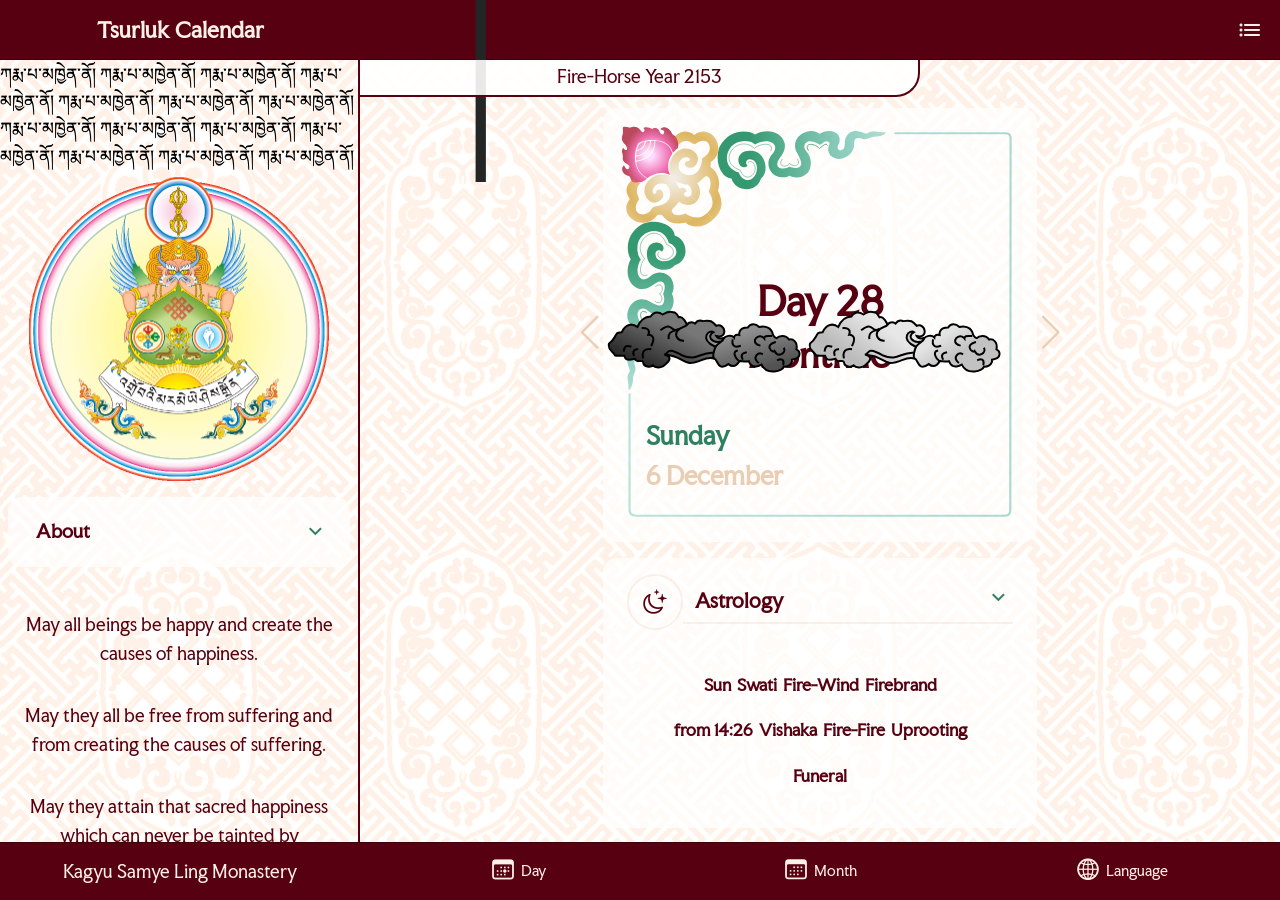
==== index.html @ dc709e72 "Added new files" ====
<!DOCTYPE html>
<html>
<head>
  <meta charset="utf-8">
  <!--
  Customize this policy to fit your own app's needs. For more guidance, please refer to the docs:
      https://cordova.apache.org/docs/en/latest/
  Some notes:
    * https://ssl.gstatic.com is required only on Android and is needed for TalkBack to function properly
    * Disables use of inline scripts in order to mitigate risk of XSS vulnerabilities. To change this:
      * Enable inline JS: add 'unsafe-inline' to default-src
  -->
  <meta http-equiv="Content-Security-Policy" content="default-src * 'self' 'unsafe-inline' 'unsafe-eval' data: content:">
  <meta name="viewport" content="width=device-width, initial-scale=1, maximum-scale=1, minimum-scale=1, user-scalable=no, viewport-fit=cover">

  <meta name="theme-color" content="#fff">
  <meta name="format-detection" content="telephone=no">
  <meta name="msapplication-tap-highlight" content="no">
  <title>Calendar</title>
  
  
  <link rel="stylesheet" href="css/framework7-icons.css">
  <link rel="stylesheet" href="framework7/framework7-bundle.min.css">
  <link rel="stylesheet" href="css/icons.css">
  <link rel="stylesheet" href="css/app.css">
</head>
<body>
  <div id="app">
    <!-- left panel with reveal effect-->
    <div class="panel panel-left panel-reveal panel-init" data-swipe="true" data-visible-breakpoint="760" data-swipe-only-close="true" data-swipe-no-follow="true">
      <div class="view">
        <div class="page">
          <div class="navbar">
            <div class="navbar-bg bg-color-red"></div>
            <div class="navbar-inner">
              <div class="left">
                <div class="arrow-wrapper">
                  <a class="link back arrow-back-panel" style="display:none">
                    <i class="icon icon-prev"></i>
                  </a>
                </div>
              </div>
              <div class="title text-color-primary panel-title">Tsurlug Calendar</div>
              <div class="right">
              <a href="#" class="panel-close close-button display-none">
                <i class="f7-icons">xmark</i>
              </a>
              </div> 
            </div>
          </div>
          <div class="toolbar toolbar-bottom bg-color-red display-flex justify-content-center align-items-center">
            <div class="title text-color-primary panel-toolbar"></div>
          </div>
          <div class="page-content left-panel-page">
            <div id="marquee">
              <div class="wrapper paused">
                <span class="khyenno">ཀརྨ་པ་མཁྱེན་ནོ།</span>
                <span class="khyenno">ཀརྨ་པ་མཁྱེན་ནོ།</span>
                <span class="khyenno">ཀརྨ་པ་མཁྱེན་ནོ།</span>
                <span class="khyenno">ཀརྨ་པ་མཁྱེན་ནོ།</span>
                <span class="khyenno">ཀརྨ་པ་མཁྱེན་ནོ།</span>
                <span class="khyenno">ཀརྨ་པ་མཁྱེན་ནོ།</span>
                <span class="khyenno">ཀརྨ་པ་མཁྱེན་ནོ།</span>
              </div>
              <div class="wrapper paused">
                <span class="khyenno">ཀརྨ་པ་མཁྱེན་ནོ།</span>
                <span class="khyenno">ཀརྨ་པ་མཁྱེན་ནོ།</span>
                <span class="khyenno">ཀརྨ་པ་མཁྱེན་ནོ།</span>
                <span class="khyenno">ཀརྨ་པ་མཁྱེན་ནོ།</span>
                <span class="khyenno">ཀརྨ་པ་མཁྱེན་ནོ།</span>
                <span class="khyenno">ཀརྨ་པ་མཁྱེན་ནོ།</span>
                <span class="khyenno">ཀརྨ་པ་མཁྱེན་ནོ།</span>
              </div>
            </div>
            <img class="logo" loading="lazy" src="./assets/logo.png" alt="SL logo" width="300">
            <div class="panel-content content-card">
              <div class="list accordion-list list-dividers margin-half inset">
                <ul>
                    <li class="accordion-item">
                        <a href="" class="item-link item-content">
                          <div class="item-inner padding-left-half padding-right-half margin-right-half">
                              <div class="item-title text-color-red about-title">About</div>
                          </div>
                        </a>
                        <div class="accordion-item-content">
                          <div class="about-text block text-align-center"></div>
                          
                        </div>
                        
                    </li>
                    <!-- <li class="accordion-item">
                        <a href="" class="item-link item-content">
                            <div class="item-inner padding-left-half padding-right-half margin-right-half">
                                <div class="item-title text-color-red contact-title">Contact us</div>
                            </div>
                        </a>
                        <div class="accordion-item-content text-align-center contact-text block">If you have suggstions Lorem ipsum dolor sit amet consectetur, adipisicing elit. Hic optio, repellat error excepturi nihil perferendis dignissimos natus facilis! In mollitia voluptas porro sapiente praesentium numquam nobis optio non nemo culpa.</div>
                    </li> -->
                </ul>
              </div>
            </div>
            <div class="block text-color-red text-align-center semchen"></div>
            <!-- <img class="astro-logo" src="./assets/astro-bg.png"> -->
          </div>
        </div>
      </div>
    </div>

    
    <!-- Main view -->
    <div class="view view-main safe-areas" name="main-view">
      <!-- Top Navbar -->
      <div class="navbar bg-color-red text-color-primary">
        <div class="navbar-bg bg-color-red"></div>
        <div class="navbar-inner">
          <div class="left navbar-title">
            <div class="arrow-wrapper">
              <a class="link back arrow-back">
                <i class="icon icon-prev"></i>
              </a>
            </div>
            <div class="title main-title"></div>
          </div>
          <div class="moon-phase">
            <img class="karmapa-moon" loading="lazy"  src="./assets/karmapamoon.png">
            <div class="moon-bg"></div>
            <div class="moon-bg2"></div>
              <div class="flag-bg"></div>
              <img class="flag" loading="lazy"  src="./assets/dreamflag.svg">
              <div class="moon">
                <div class="sphere">
                  <div class="light hemisphere"></div>
                  <div class="dark hemisphere"></div>
                  <div class="divider"></div>
                </div>
              </div>
              <img class="clouds-nm"loading="lazy"  src="./assets/nmCloud.svg">
              <img class="clouds-m"loading="lazy"  src="./assets/middleCloud.svg">
              <img class="clouds-fm2" loading="lazy" src="./assets/fmCloud.svg">
              <img class="clouds-fm" loading="lazy" src="./assets/fmCloud.svg">
            </div>
          <div class="right">
            <a href="#" class="link icon-only panel-open panel-icon" data-panel="left">
              <i class="icon f7-icons">menu</i> 
            </a>
          </div>
        </div>
        
      </div>
      <div class="navbar-hanger">
      <div class="tibetan-year text-color-red"></div>
    </div>
      <!-- Bottom toolbar-->
      <div class="toolbar tabbar tabbar-icons toolbar-bottom bg-color-red">
        <div class="toolbar-inner">
          <a class="day-link link back">
            <i class="f7-icons size-26">calendar_today</i>
            <span class="tabbar-label" id="day-toolbar"></span>
          </a>
          <a href="#" class="link navigate-month" >
            <i class="f7-icons size-26">calendar</i>
            <span class="tabbar-label" id="month-toolbar"></span>
          </a>
          <a href="#" class="link popover-open language-icon" data-popover=".select-language">
            <i class="f7-icons size-26">globe</i>
            <span class="tabbar-label" id="language-toolbar"></span>
          </a>
        </div>
      </div>

      <div class="page" id="day-page" data-name="day">
        <div class="fab fab-today color-red fab-right-bottom">
          <a href="#" onclick=goBackToday()>
            <i class="f7-icons">arrow_uturn_left</i>
          </a>
        </div>
        <!-- Scrollable 
         page content-->
        <div class="page-content main-page smooth-scrolling">
          <div class="swiper day-swiper">
            <!-- Slides wrapper -->
            <div class="swiper-wrapper" id="day-wrapper">
                <div class="swiper-slide new-slide"></div>
                <div class="swiper-slide new-slide"></div>
                <div class="swiper-slide new-slide"></div>
                <div class="swiper-slide initial-slide new-slide"></div>
                <div class="swiper-slide new-slide"></div>
                <div class="swiper-slide new-slide"></div>
                <div class="swiper-slide new-slide"></div>
            </div>
            <a class="swiper-button-prev"></a>
            <a class="swiper-button-next"></a>
        </div>
      </div>
    </div>
    
    <!-- Popover -->
    <div class="popover select-language" data-close-by-outside-click="true">
      <!-- Popover's arrow -->
      <div class="popover-arrow"></div>
      <!-- Popover content -->
      <div class="popover-inner padding">
        <div class="select-language-header text-color-red text-align-center margin-half"></div>
        <div class="list list-strong list-dividers-ios">
          <ul>
            <li><a class="list-button color-red select-language-btn to-tibetan tibetan" id="bo_Cn">བོད་ཡིག</a></li>
            <li><a class="list-button color-red select-language-btn" id="en_GB">English</a></li>
          </ul>
        </div>
      </div>
    </div>
  </div>

  <!-- CORDOVA_PLACEHOLDER_DONT_REMOVE -->
  <!-- Framework7 library -->
  <script src="framework7/framework7-bundle.min.js"></script>
  <!-- Cordova APIs -->
  <script src="js/cordova-app.js"></script>

  <!-- App routes -->
  <script src="js/routes.js"></script>
  <!-- App store -->
  <script src="js/store.js"></script>
  <!-- Calendar database -->
   <script src="js/database.js"></script>
   <!-- specials database -->
    <script src="js/specials.js"></script>
    <!-- astro influence database -->
    <script src="js/astro.js"></script>
    <!-- astro daily detail database -->
    <script src="js/astroData.js"></script>
   <!-- localization script -->
   <script src="js/locales.js"></script>
   <!-- templates -->
    <script src="js/templates.js"></script>
  <!-- App scripts -->
  <script src="js/app.js"></script>
</body>
</html>
---- css/framework7-icons.css ----
@font-face {
  font-family: 'Framework7 Icons';
  font-style: normal;
  font-weight: 400;
  src: url('../fonts/Framework7Icons-Regular.woff2') format('woff2'),
    url('../fonts/Framework7Icons-Regular.woff') format('woff'),
    url('../fonts/Framework7Icons-Regular.ttf') format('truetype');
}

.f7-icons,
.framework7-icons {
  font-family: 'Framework7 Icons';
  font-weight: normal;
  font-style: normal;
  font-size: 28px;
  line-height: 1;
  letter-spacing: normal;
  text-transform: none;
  display: inline-block;
  white-space: nowrap;
  word-wrap: normal;
  direction: ltr;
  -webkit-font-smoothing: antialiased;
  text-rendering: optimizeLegibility;
  -moz-osx-font-smoothing: grayscale;
  -webkit-font-feature-settings: 'liga';
  -moz-font-feature-settings: 'liga=1';
  -moz-font-feature-settings: 'liga';
  font-feature-settings: 'liga';
  text-align: center;
}
---- framework7/framework7-bundle.min.css ----
/**
 * Framework7 8.3.4
 * Full featured mobile HTML framework for building iOS & Android apps
 * https://framework7.io/
 *
 * Copyright 2014-2025 Vladimir Kharlampidi
 *
 * Released under the MIT License
 *
 * Released on: January 17, 2025
 */

:root{--f7-safe-area-left:0px;--f7-safe-area-right:0px;--f7-safe-area-top:0px;--f7-safe-area-bottom:0px;--f7-safe-area-outer-left:0px;--f7-safe-area-outer-right:0px;--f7-device-pixel-ratio:1}@supports (left:env(safe-area-inset-left)){:root{--f7-safe-area-top:env(safe-area-inset-top);--f7-safe-area-bottom:env(safe-area-inset-bottom)}:root .ios-edges,:root .ios-left-edge,:root .panel-left,:root .popup,:root .safe-area-left,:root .safe-areas,:root .sheet-modal{--f7-safe-area-left:env(safe-area-inset-left);--f7-safe-area-outer-left:env(safe-area-inset-left)}:root .ios-edges,:root .ios-right-edge,:root .panel-right,:root .popup,:root .safe-area-right,:root .safe-areas,:root .sheet-modal{--f7-safe-area-right:env(safe-area-inset-right);--f7-safe-area-outer-right:env(safe-area-inset-right)}:root .no-ios-edges,:root .no-ios-left-edge,:root .no-safe-area-left,:root .no-safe-areas{--f7-safe-area-left:0px;--f7-safe-area-outer-left:0px}:root .no-ios-edges,:root .no-ios-right-edge,:root .no-safe-area-right,:root .no-safe-areas{--f7-safe-area-right:0px;--f7-safe-area-outer-right:0px}}@media (-webkit-min-device-pixel-ratio:2),(min-resolution:2dppx){:root{--f7-device-pixel-ratio:2}}@media (-webkit-min-device-pixel-ratio:3),(min-resolution:3dppx){:root{--f7-device-pixel-ratio:3}}:root{--f7-font-size:14px;--f7-bars-translucent-opacity:0.8;--f7-bars-translucent-blur:20px}.ios{--f7-font-family:-apple-system,SF Pro Text,SF UI Text,system-ui,Helvetica Neue,Helvetica,Arial,sans-serif;--f7-line-height:1.4;--f7-bars-text-color:#000;--f7-text-color:#000;--f7-bars-bg-color:#f7f7f8;--f7-bars-bg-color-rgb:247,247,248;--f7-bars-border-color:rgba(0, 0, 0, 0.25)}.ios .dark,.ios.dark{--f7-bars-text-color:#fff;--f7-text-color:#fff;--f7-bars-bg-color:#121212;--f7-bars-bg-color-rgb:22,22,22;--f7-bars-border-color:rgba(255, 255, 255, 0.16)}.md{--f7-font-family:Roboto,system-ui,Noto,Helvetica,Arial,sans-serif;--f7-line-height:1.5;--f7-bars-border-color:transparent;--f7-text-color:#212121}.md .dark,.md.dark{--f7-text-color:rgba(255, 255, 255, 0.87)}.md,.md .dark,.md [class*=color-]{--f7-bars-link-color:var(--f7-md-on-surface);--f7-bars-bg-color:var(--f7-md-surface-2);--f7-bars-bg-color-rgb:var(--f7-md-surface-2-rgb)}.text-color-primary{--f7-theme-color-text-color:var(--f7-theme-color)}.bg-color-primary{--f7-theme-color-bg-color:var(--f7-theme-color)}.border-color-primary{--f7-theme-color-border-color:var(--f7-theme-color)}.ripple-color-primary{--f7-theme-color-ripple-color:rgba(var(--f7-theme-color-rgb), 0.3)}@font-face{font-family:framework7-core-icons;src:url('data:application/font-woff;charset=utf-8;base64, [base64]//wADZ2x5ZgAABGAAAATOAAAKDJkUuoRoZWFkAAAJMAAAADAAAAA2IlX292hoZWEAAAlgAAAAIAAAACQHgQM7aG10eAAACYAAAABgAAABHCxp//[base64]/P/[base64]/4wq8wRUU0xb14Fe/iU3yLP9a2qGRhUeUXIuoZuCrucHdGtTDTrxTk7Wq8nHJWiPCOeM4wz8V8hLOscYLubMZKWCcvzpfHuNAY0Q6ucI3TkPh+D89iVt3OUsTnBm8grsI5xrRcz9dmD9GrNjSk38M1jGpq0uEBZ1LvppyvGu//kh4tpV7mm1Ycl6zcwMsxd3EMqX+C4RAuY3K6t3hKOa02fdt0lVF7z0GWfKltDarIjFP2qkx92UF/an18h5UyVJeRfnyI/ajSwy3ucMh8S+VmeeLwPdTYhSDmZdeVdz8qvV+zMzLHn5I9/p39iHe6JHOy3BXYSQelf3GmQG8AAHicY2Bh/MI4gYGVgYHRhzGNgYHBHUp/ZZBkaGFgYGJgZWaAAUYGJBCQ5prC0MCgwFDFeOD/AQY9ps+MxTA1jAfAShQYxABDtQxkAAB4nGNgYGBmgGAZBkYGEIgB8hjBfBYGByDNw8DBwARkKzDoMlgyxDNU/f8PFAXxDIC8xP///z/+f/3/1f8b/q+HmgAHjGwMcCFGJiDBxICmAGI1HLAwMLCysXNwcnHz8PIxEAP4GQQEhYRFRMXEJSSlpGVk5eQVFJWUVVTV1DU0iTKA1gAAxH4T6AAAAAARAUQAAAAB//8AAnic7VXPTxtHFJ63xh6DY++uf+yq0FJs1l6ktk7x2l4aDEaFEMkCUlXQUi5A6nAprYoqu1IVbG6gKNRVBUJBuUVqpeYSfGirHID2QhrVrWQ1UlXlRA+VWnri0EYK677ZtRMg/0EVaWZn3puZN2++9723hCMiIeQ6TBAboSS6BeRsqkybyN+xLYf9Qaps43BKtmxMbWfqMnXAo1QZmF4TNVHVxE5x5eO5OZgwbomgoTXAtmt2nIndbP5M90z3v9dxx3Q21L7GmWrShL0Z3oApzDCe+EiAEG/I4ZdiyXgkJvkdoUgcdJXK6lfjqdR46sZ8JjOfgUTbQltxAQZS4319429lmNJ4+PyHbe8uEOv+2neg4QVeQsIhnmNW0qBG4snYiyCBCgC/uzok186OSwq69vkyx+27pA7X9g7T7vOWv7U/[base64]/[base64]/UkxD10hUrYPZIzl3NCxMMEpvPQXI6aeJApqOB59k8hfRAM2BPBAFQMDSqHmnZd0zBm/5J3yC/wCvEQghGTJR48gLfoSTkz0yIILe/bfY5zbg9/5trnfIuL/9IJdIA/4/ZY/k3DMNpnHEP2UPWmGRCImAOxuE0kGMKYuVm+YdCOMdtR5/XBpG9SeVUfG/[base64]/[base64]/M6nleQAAeJxjYGRgYADis2XfmeP5bb4ycDMxgMD9nGhbGP3/x79eljSmz0AuBwNYGgBQ5wydeJxjYGRgYPr8r5dBjyXt/w8GBpY0BqAICnAHAJFTBcN4nGPYzSDIAAKrGAY1YAwAYh0gPgDk7APSs4D4EEjs/0+G40AxIGZJg4pbALETEJ8Fip/9/4PRDch2gYqB2KuBGKiW6c3//wy7gWyG/z9AZjKdhehnMgbqA4oDAJFZGHgAAAAqACoAKgA0AD4ASABSAFwAZgBwAHoAhACOAJgAogCsALYAwADKANQA3gDoAPIA/AEGARABGgEkAS4BOAFCAUwBVgFgAWoBdAF+AYgBkgGcAaYBsgHcAf4CKAI6AlACYgKCApICogLUAuoDCgMqAzwDWgNsA5ADrgO+A/IEDAQ8BFwEfASOBLYEzATmBQZ4nGNgZGBgcGeQY2BhAAEmIGZkAIk5MOiBBAAN5gDdAHicrZC9asMwFIWP8gftUDo00FFjEmIjawlkTcmSpXTwbhw3EYmtoARC6ON06Na9Q5+iY6FP0IfosaJChwwdYri6n6/Olc4VgCu8QuD49fAQWKCLl8ANXOIjcBNa3AVuoSueA7dxLT4Dd9Bt3FIpWhf8u/ddNQsM8BS4gRu8B25ijq/[base64]/aUOsd943WSZhSNxT7X4yEt3NbYSiqVxEopeYZLfwCb64ZqAAAAeJxtUIlOwkAUnAGVW4rch36M8b7v2zSlLdIIXbJdxL/HhbaBJm6yyb6ZebPzHlJYnvkcxH/nWF8ihTQMVFFDHQ000UIbHXTRwz4OcIgjrTvBKc5wjgtc4grXuMEt7nCPBzziCc94wSve8I4PfDLFNDe4yS1mmGWOeRZYZInbLNNghTusssY6G2yyxTY77LLHXe7lA9eS9tD0RFCxh+6PFL4pva+hWiC5iBw75ZgbuQOl65IlpZjFVUGz9ndf/Oq3kVBqk1LCtrhON3yhvIFnW8rTiD0SgbvoKIfmfaGUGGvLnLQcTyyYatztiJlvWlMppJUJhFRRxDBEiOdj7XRSiuYIicqKiJDium3ZcUeuck0ppr6z+D2q9dATJc0w23qW5aArozCDFhjJferVJJy1Yjs0i/nschKN15Kdofcf+xC0ZgAA') format('woff');font-weight:400;font-style:normal}html{overscroll-behavior:none}.framework7-root,body,html{position:relative;height:100%;width:100%;overflow-x:hidden}body{margin:0;padding:0;width:100%;background:#fff;overflow:hidden;overflow-y:scroll;-webkit-text-size-adjust:100%;-webkit-font-smoothing:antialiased;font-family:var(--f7-font-family);font-size:var(--f7-font-size);line-height:var(--f7-line-height);color:var(--f7-text-color);scrollbar-width:none;scrollbar-color:transparent}body::-webkit-scrollbar{-webkit-appearance:none;appearance:none;width:0px;display:none;opacity:0;background:0 0}body::-webkit-scrollbar-track{box-shadow:none;background:0 0}body::-webkit-scrollbar-thumb{background-color:transparent;outline:0;border-radius:9999px;position:relative}.dark body,body.dark{background:#000}.dark{color:var(--f7-text-color)}.framework7-root{overflow:hidden;box-sizing:border-box}.framework7-initializing *,.framework7-initializing :after,.framework7-initializing :before{transition-duration:0s!important}.device-android,.device-ios{cursor:pointer}.device-ios{touch-action:manipulation}@media (width:1024px) and (height:691px) and (orientation:landscape){.framework7-root,body,html{height:671px}}@media (width:1024px) and (height:692px) and (orientation:landscape){.framework7-root,body,html{height:672px}}*{-webkit-tap-highlight-color:transparent;-webkit-touch-callout:none}a,input,select,textarea{outline:0}a{cursor:pointer;text-decoration:none;color:var(--f7-theme-color)}.item-link,.link{cursor:pointer}p{margin:1em 0}.disabled{opacity:.55!important;pointer-events:none!important}html.device-full-viewport,html.device-full-viewport body{height:100vh}.ios .if-md,.ios .if-not-ios,.ios .md-only,.ios .not-ios{display:none!important}@media (width:1024px) and (height:691px) and (orientation:landscape){.ios,.ios .framework7-root,.ios body{height:671px}}@media (width:1024px) and (height:692px) and (orientation:landscape){.ios,.ios .framework7-root,.ios body{height:672px}}.md .if-ios,.md .if-not-md,.md .ios-only,.md .not-md{display:none!important}.view,.views{position:relative;height:100%;z-index:5000;overflow:hidden;box-sizing:border-box}.framework7-root>.view,.framework7-root>.views{height:100%}.view-resize-handler{width:6px;height:100%;position:absolute;left:var(--f7-page-master-width);margin-left:-3px;top:0;cursor:col-resize;z-index:1000;display:none}.view-master-detail .view-resize-handler{display:block}:root{--f7-page-master-width:320px;--f7-page-master-border-color:rgba(0, 0, 0, 0.1);--f7-page-master-border-width:1px;--f7-page-swipeback-transition-duration:300ms;--f7-page-parallax-transition-duration:500ms;--f7-page-cover-transition-duration:450ms;--f7-page-dive-transition-duration:500ms;--f7-page-fade-transition-duration:500ms;--f7-page-flip-transition-duration:700ms;--f7-page-push-transition-duration:500ms;--f7-page-title-line-height:1.2;--f7-page-title-text-color:inherit;--f7-page-title-padding-left:16px;--f7-page-title-padding-right:16px}.ios{--f7-page-transition-duration:400ms;--f7-page-title-font-size:34px;--f7-page-title-font-weight:700;--f7-page-title-letter-spacing:-0.03em;--f7-page-title-padding-vertical:6px;--f7-page-bg-color:#efeff4}.ios .dark,.ios.dark{--f7-page-bg-color:#000}.md{--f7-page-transition-duration:400ms;--f7-page-title-font-size:34px;--f7-page-title-font-weight:500;--f7-page-title-letter-spacing:0;--f7-page-title-padding-vertical:8px}.md,.md .dark,.md [class*=color-]{--f7-page-bg-color:var(--f7-md-surface)}.dark{--f7-page-master-border-color:rgba(255, 255, 255, 0.2)}.pages{position:relative;width:100%;height:100%;overflow:hidden}.page{box-sizing:border-box;position:absolute;left:0;top:0;width:100%;height:100%;transform:none;background-color:var(--f7-page-bg-color);z-index:1}.page-with-navbar-large-collapsed{--f7-navbar-large-collapse-progress:1}.page-previous{pointer-events:none}.page-content{overflow:auto;-webkit-overflow-scrolling:touch;box-sizing:border-box;height:100%;position:relative;z-index:1;padding-top:calc(var(--f7-page-navbar-offset,0px) + var(--f7-page-toolbar-top-offset,0px) + var(--f7-page-subnavbar-offset,0px) + var(--f7-page-searchbar-offset,0px) + var(--f7-page-content-extra-padding-top,0px));padding-bottom:calc(var(--f7-page-toolbar-bottom-offset,0px) + var(--f7-safe-area-bottom) + var(--f7-page-content-extra-padding-bottom,0px))}.page-transitioning,.page-transitioning .page-opacity-effect,.page-transitioning .page-shadow-effect{transition-duration:var(--f7-page-transition-duration)}.page-transitioning-swipeback,.page-transitioning-swipeback .page-opacity-effect,.page-transitioning-swipeback .page-shadow-effect{transition-duration:var(--f7-page-swipeback-transition-duration)}.router-transition-backward .page-current,.router-transition-backward .page-next,.router-transition-forward .page-current,.router-transition-forward .page-next{pointer-events:none}.page-shadow-effect{position:absolute;top:0;width:16px;bottom:0;z-index:-1;content:'';opacity:0;right:100%;background:linear-gradient(to right,rgba(0,0,0,0) 0%,rgba(0,0,0,0) 10%,rgba(0,0,0,.01) 50%,rgba(0,0,0,.2) 100%)}.page-opacity-effect{position:absolute;left:0;top:0;background:rgba(0,0,0,.1);width:100%;bottom:0;content:'';opacity:0;z-index:10000}.ios .page-previous{transform:translate3d(-20%,0,0)}.ios .page-next{transform:translate3d(100%,0,0)}.ios .page-previous .page-opacity-effect{opacity:1}.ios .page-previous:after{opacity:1}.ios .page-current .page-shadow-effect{opacity:1}.ios .router-transition-forward .page-next{animation:ios-page-next-to-current var(--f7-page-transition-duration) forwards}.ios .router-transition-forward .page-next:before{position:absolute;top:0;width:16px;bottom:0;z-index:-1;content:'';opacity:0;right:100%;background:linear-gradient(to right,rgba(0,0,0,0) 0%,rgba(0,0,0,0) 10%,rgba(0,0,0,.01) 50%,rgba(0,0,0,.2) 100%);animation:ios-page-element-fade-in var(--f7-page-transition-duration) forwards}.ios .router-transition-forward .page-current{animation:ios-page-current-to-previous var(--f7-page-transition-duration) forwards}.ios .router-transition-forward .page-current:after{position:absolute;left:0;top:0;background:rgba(0,0,0,.1);width:100%;bottom:0;content:'';opacity:0;z-index:10000;animation:ios-page-element-fade-in var(--f7-page-transition-duration) forwards}.ios .router-transition-backward .page-previous{animation:ios-page-previous-to-current var(--f7-page-transition-duration) forwards}.ios .router-transition-backward .page-previous:after{position:absolute;left:0;top:0;background:rgba(0,0,0,.1);width:100%;bottom:0;content:'';opacity:0;z-index:10000;animation:ios-page-element-fade-out var(--f7-page-transition-duration) forwards}.ios .router-transition-backward .page-current{animation:ios-page-current-to-next var(--f7-page-transition-duration) forwards}.ios .router-transition-backward .page-current:before{position:absolute;top:0;width:16px;bottom:0;z-index:-1;content:'';opacity:0;right:100%;background:linear-gradient(to right,rgba(0,0,0,0) 0%,rgba(0,0,0,0) 10%,rgba(0,0,0,.01) 50%,rgba(0,0,0,.2) 100%);animation:ios-page-element-fade-out var(--f7-page-transition-duration) forwards}@keyframes ios-page-next-to-current{from{transform:translate3d(100%,0,0)}to{transform:translate3d(0%,0,0)}}@keyframes ios-page-previous-to-current{from{transform:translate3d(-20%,0,0)}to{transform:translate3d(0%,0,0)}}@keyframes ios-page-current-to-previous{from{transform:translate3d(0,0,0)}to{transform:translate3d(-20%,0,0)}}@keyframes ios-page-current-to-next{from{transform:translate3d(0,0,0)}to{transform:translate3d(100%,0,0)}}@keyframes ios-page-element-fade-in{from{opacity:0}to{opacity:1}}@keyframes ios-page-element-fade-out{from{opacity:1}to{opacity:0}}.md .page-previous{transform:translate3d(0,-20px,0)}.md .page-next{pointer-events:none;transform:translate3d(0,128px,0);opacity:0}.md .page-next.page-next-on-right{transform:translate3d(100%,0,0);opacity:1}.md .router-transition-forward .page-next{opacity:1;animation:md-page-next-to-current var(--f7-page-transition-duration) forwards cubic-bezier(0,.8,.3,1)}.md .router-transition-forward .page-current{animation:md-page-current-to-previous var(--f7-page-transition-duration) forwards cubic-bezier(0,.8,.3,1)}.md .router-transition-backward .page-current{animation:md-page-current-to-next calc(var(--f7-page-transition-duration)/ 4) forwards cubic-bezier(.8,0,1,.3),md-page-current-to-next-opacity 0s calc(var(--f7-page-transition-duration)/ 4) forwards}.md .router-transition-backward .page-previous{animation:md-page-previous-to-current var(--f7-page-transition-duration) forwards}@keyframes md-page-next-to-current{from{transform:translate3d(0,128px,0)}to{transform:translate3d(0,0px,0)}}@keyframes md-page-current-to-next{from{transform:translate3d(0,0,0)}to{transform:translate3d(0,128px,0)}}@keyframes md-page-current-to-next-opacity{from{opacity:1}to{opacity:0}}@keyframes md-page-current-to-previous{from{transform:translate3d(0,0,0)}to{transform:translate3d(0,-20px,0)}}@keyframes md-page-previous-to-current{from{transform:translate3d(0,-20px,0)}to{transform:translate3d(0,0px,0)}}.view:not(.view-master-detail) .page-master-stacked{display:none}.view:not(.view-master-detail) .navbar-master-stacked{display:none}.view-master-detail .navbar-master,.view-master-detail .page-master{width:var(--f7-page-master-width);--f7-safe-area-right:0px;--f7-safe-area-outer-right:0px;border-right:var(--f7-page-master-border-width) solid var(--f7-page-master-border-color)}.view-master-detail .navbar-master-detail,.view-master-detail .page-master-detail{width:calc(100% - var(--f7-page-master-width));--f7-safe-area-left:0px;--f7-safe-area-outer-left:0px;left:var(--f7-page-master-width)}.view-master-detail .page-master-detail>.navbar-master-detail{left:0;right:0;width:100%}.view-master-detail .page-master{z-index:2;transform:none;pointer-events:auto}.view-master-detail .page-master:after,.view-master-detail .page-master:before{display:none}.view-master-detail.router-transition .page-master{animation:none}.ios .router-transition-custom .page-next,.ios .router-transition-custom .page-previous,.md .router-transition-custom .page-next,.md .router-transition-custom .page-previous{opacity:1;transform:none}.ios .router-transition-custom.view-master-detail .page-master,.md .router-transition-custom.view-master-detail .page-master{animation:none}.page-title{position:relative;z-index:10;text-overflow:ellipsis;white-space:nowrap;color:var(--f7-page-title-text-color);letter-spacing:var(--f7-page-title-letter-spacing);font-size:var(--f7-page-title-font-size);font-weight:var(--f7-page-title-font-weight);line-height:var(--f7-page-title-line-height);padding-left:calc(var(--f7-page-title-padding-left) + var(--f7-safe-area-left));padding-right:calc(var(--f7-page-title-padding-right) + var(--f7-safe-area-right));padding-top:var(--f7-page-title-padding-vertical);padding-bottom:var(--f7-page-title-padding-vertical);box-sizing:border-box;overflow:hidden;width:100%}.router-transition-f7-circle-backward:after,.router-transition-f7-circle-forward:after{content:'';position:absolute;left:50%;top:50%;width:100vmax;height:100vmax;margin-left:-50vmax;margin-top:-50vmax;background:var(--f7-page-bg-color);z-index:100}.router-transition-f7-circle-backward .page,.router-transition-f7-circle-forward .page{pointer-events:none}.router-transition-f7-circle-forward:after{transform:scale(0);border-radius:50%;animation:f7-circle-circle-in .4s forwards}.ios .router-transition-f7-circle-forward .page-next,.md .router-transition-f7-circle-forward .page-next{opacity:0;transform:scale(.9);animation:f7-circle-next-to-current .3s forwards;animation-delay:.3s;z-index:150}.router-transition-f7-circle-backward:after{animation:f7-circle-circle-out .3s forwards;animation-delay:350ms}.ios .router-transition-f7-circle-backward .page-current,.md .router-transition-f7-circle-backward .page-current{animation:f7-circle-current-to-next .7s forwards;z-index:150}@keyframes f7-circle-circle-in{from{transform:scale(0);border-radius:50%}50%{border-radius:50%}to{transform:scale(1);border-radius:0%}}@keyframes f7-circle-circle-out{from{transform:scale(1);border-radius:0%}50%{border-radius:50%}to{transform:scale(0);border-radius:50%}}@keyframes f7-circle-next-to-current{from{transform:scale(.9);opacity:0}40%{transform:scale(1.035);opacity:1}to{transform:scale(1);opacity:1}}@keyframes f7-circle-current-to-next{from{transform:scale(1);opacity:1}34%{transform:scale(1.035);opacity:1}57%{transform:scale(.9);opacity:0}to{transform:scale(.9);opacity:0}}.router-transition-f7-cover-v-backward,.router-transition-f7-cover-v-forward{background:#000;perspective:1200px}.router-transition-f7-cover-v-backward .page,.router-transition-f7-cover-v-forward .page{pointer-events:none}.router-transition-f7-cover-v-forward .page-next{animation:f7-cover-v-next-to-current var(--f7-page-cover-transition-duration) forwards}.router-transition-f7-cover-v-forward .page-current{animation:f7-cover-v-current-to-prev var(--f7-page-cover-transition-duration) forwards}.router-transition-f7-cover-v-backward .page-current{animation:f7-cover-v-current-to-next var(--f7-page-cover-transition-duration) forwards}.router-transition-f7-cover-v-backward .page-previous{animation:f7-cover-v-prev-to-current var(--f7-page-cover-transition-duration) forwards}@keyframes f7-cover-v-next-to-current{from{transform:translateY(100%)}to{transform:translateY(0%)}}@keyframes f7-cover-v-current-to-next{from{transform:translateY(0%)}to{transform:translateY(100%)}}@keyframes f7-cover-v-current-to-prev{from{transform:translateZ(0);opacity:1}to{transform:translateZ(-300px);opacity:.5}}@keyframes f7-cover-v-prev-to-current{from{transform:translateZ(-300px);opacity:.5}to{transform:translateZ(0);opacity:1}}.router-transition-f7-cover-backward,.router-transition-f7-cover-forward{background:#000;perspective:1200px}.router-transition-f7-cover-backward .page,.router-transition-f7-cover-forward .page{pointer-events:none}.router-transition-f7-cover-forward .page-next{animation:f7-cover-next-to-current var(--f7-page-cover-transition-duration) forwards}.router-transition-f7-cover-forward .page-current{animation:f7-cover-current-to-prev var(--f7-page-cover-transition-duration) forwards}.router-transition-f7-cover-backward .page-current{animation:f7-cover-current-to-next var(--f7-page-cover-transition-duration) forwards}.router-transition-f7-cover-backward .page-previous{animation:f7-cover-prev-to-current var(--f7-page-cover-transition-duration) forwards}@keyframes f7-cover-next-to-current{from{transform:translateX(100%)}to{transform:translateX(0%)}}@keyframes f7-cover-current-to-next{from{transform:translateX(0%)}to{transform:translateX(100%)}}@keyframes f7-cover-current-to-prev{from{transform:translateZ(0);opacity:1}to{transform:translateZ(-300px);opacity:.5}}@keyframes f7-cover-prev-to-current{from{transform:translateZ(-300px);opacity:.5}to{transform:translateZ(0);opacity:1}}.router-transition-f7-dive-backward,.router-transition-f7-dive-forward{background:var(--f7-page-bg-color);perspective:1200px}.router-transition-f7-dive-backward .page,.router-transition-f7-dive-forward .page{pointer-events:none}.router-transition-f7-dive-forward .page-next{animation:f7-dive-next-to-current var(--f7-page-dive-transition-duration) forwards}.router-transition-f7-dive-forward .page-current{animation:f7-dive-current-to-prev var(--f7-page-dive-transition-duration) forwards}.router-transition-f7-dive-backward .page-current{animation:f7-dive-current-to-next var(--f7-page-dive-transition-duration) forwards}.router-transition-f7-dive-backward .page-previous{animation:f7-dive-prev-to-current var(--f7-page-dive-transition-duration) forwards}@keyframes f7-dive-next-to-current{from{opacity:0;transform:translateZ(-150px)}50%{opacity:0}to{opacity:1;transform:translateZ(0px)}}@keyframes f7-dive-current-to-next{from{opacity:1;transform:translateZ(0px)}50%{opacity:0}to{opacity:0;transform:translateZ(-150px)}}@keyframes f7-dive-current-to-prev{from{transform:translateZ(0px);opacity:1}50%{opacity:0}to{opacity:0;transform:translateZ(150px)}}@keyframes f7-dive-prev-to-current{from{opacity:0;transform:translateZ(150px)}50%{opacity:0}to{opacity:1;transform:translateZ(0px)}}.router-transition-f7-fade-backward,.router-transition-f7-fade-forward{background:var(--f7-page-bg-color)}.router-transition-f7-fade-backward .page,.router-transition-f7-fade-forward .page{pointer-events:none}.ios .router-transition-f7-fade-forward .page-next,.md .router-transition-f7-fade-forward .page-next{opacity:0;animation:f7-fade-in var(--f7-page-fade-transition-duration) forwards}.ios .router-transition-f7-fade-forward .page-current,.md .router-transition-f7-fade-forward .page-current{animation:f7-fade-out var(--f7-page-fade-transition-duration) forwards}.ios .router-transition-f7-fade-backward .page-current,.md .router-transition-f7-fade-backward .page-current{animation:f7-fade-out var(--f7-page-fade-transition-duration) forwards}.ios .router-transition-f7-fade-backward .page-previous,.md .router-transition-f7-fade-backward .page-previous{animation:f7-fade-in var(--f7-page-fade-transition-duration) forwards}@keyframes f7-fade-in{from{opacity:0}50%{opacity:0}to{opacity:1}}@keyframes f7-fade-out{from{opacity:1}50%{opacity:0}to{opacity:0}}.router-transition-f7-flip-backward,.router-transition-f7-flip-forward{background:#000;perspective:1200px}.router-transition-f7-flip-backward .page,.router-transition-f7-flip-forward .page{-webkit-backface-visibility:hidden;backface-visibility:hidden;overflow:hidden;pointer-events:none}.router-transition-f7-flip-forward .page-next{transform-style:preserve-3d;animation:f7-flip-next-to-current var(--f7-page-flip-transition-duration) forwards}.router-transition-f7-flip-forward .page-current{transform-style:preserve-3d;animation:f7-flip-current-to-prev var(--f7-page-flip-transition-duration) forwards}.router-transition-f7-flip-backward .page-current{transform-style:preserve-3d;animation:f7-flip-current-to-next var(--f7-page-flip-transition-duration) forwards}.router-transition-f7-flip-backward .page-previous{transform-style:preserve-3d;animation:f7-flip-prev-to-current var(--f7-page-flip-transition-duration) forwards}@keyframes f7-flip-next-to-current{from{border-radius:32px;transform:translateZ(-100vmax) rotateY(180deg)}to{border-radius:0;transform:translateZ(0px) rotateY(0deg)}}@keyframes f7-flip-current-to-next{from{border-radius:0px;transform:translateZ(0px) rotateY(0deg)}to{border-radius:32px;transform:translateZ(-100vmax) rotateY(180deg)}}@keyframes f7-flip-current-to-prev{from{border-radius:0px;transform:translateZ(0px) rotateY(0deg)}to{border-radius:32px;transform:translateZ(-100vmax) rotateY(-180deg)}}@keyframes f7-flip-prev-to-current{from{border-radius:32px;transform:translateZ(-100vmax) rotateY(-180deg)}to{border-radius:0px;transform:translateZ(0px) rotateY(0deg)}}.router-transition-f7-parallax-forward .page{pointer-events:none}.router-transition-f7-parallax-forward .page-next{animation:f7-parallax-next-to-current var(--f7-page-parallax-transition-duration) forwards}.router-transition-f7-parallax-forward .page-current{animation:f7-parallax-current-to-prev var(--f7-page-parallax-transition-duration) forwards}.router-transition-f7-parallax-backward .page{pointer-events:none}.router-transition-f7-parallax-backward .page-current{animation:f7-parallax-current-to-next var(--f7-page-parallax-transition-duration) forwards}.router-transition-f7-parallax-backward .page-previous{animation:f7-parallax-prev-to-current var(--f7-page-parallax-transition-duration) forwards}@keyframes f7-parallax-next-to-current{from{transform:translateX(100%)}to{transform:translateX(0%)}}@keyframes f7-parallax-current-to-next{from{transform:translateX(0%)}to{transform:translateX(100%)}}@keyframes f7-parallax-current-to-prev{from{transform:translateX(0%)}to{transform:translateX(-20%)}}@keyframes f7-parallax-prev-to-current{from{transform:translateX(-20%)}to{transform:translateX(0%)}}.router-transition-f7-push-forward .page{pointer-events:none}.router-transition-f7-push-forward .page-next{animation:f7-push-next-to-current var(--f7-page-push-transition-duration) forwards}.router-transition-f7-push-forward .page-current{animation:f7-push-current-to-prev var(--f7-page-push-transition-duration) forwards}.router-transition-f7-push-backward .page{pointer-events:none}.router-transition-f7-push-backward .page-current{animation:f7-push-current-to-next var(--f7-page-push-transition-duration) forwards}.router-transition-f7-push-backward .page-previous{animation:f7-push-prev-to-current var(--f7-page-push-transition-duration) forwards}@keyframes f7-push-next-to-current{from{transform:translateX(100%)}to{transform:translateX(0%)}}@keyframes f7-push-current-to-next{from{transform:translateX(0%)}to{transform:translateX(100%)}}@keyframes f7-push-current-to-prev{from{transform:translateX(0%)}to{transform:translateX(-100%)}}@keyframes f7-push-prev-to-current{from{transform:translateX(-100%)}to{transform:translateX(0%)}}:root{--f7-link-highlight-black:rgba(0, 0, 0, 0.1);--f7-link-highlight-white:rgba(255, 255, 255, 0.15);--f7-link-highlight-color:rgba(var(--f7-theme-color-rgb), 0.15)}.ios{--f7-link-pressed-opacity:0.3}.link,.tab-link{display:inline-flex;align-items:center;align-content:center;justify-content:center;position:relative;box-sizing:border-box;z-index:1;--f7-touch-ripple-color:var(--f7-link-touch-ripple-color, rgba(var(--f7-theme-color-rgb), 0.25))}.link i+i,.link i+span,.link span+i,.link span+span{margin-left:4px}.link[class*=color-]{color:var(--f7-theme-color)}.ios .link{transition:opacity .3s}.ios .link.active-state{opacity:var(--f7-link-pressed-opacity);transition-duration:0s}:root{--f7-navbar-hide-show-transition-duration:400ms;--f7-navbar-title-line-height:1.2;--f7-navbar-subtitle-text-align:inherit;--f7-navbar-large-title-line-height:1.2;--f7-navbar-large-title-text-color:inherit;--f7-navbar-large-title-padding-left:16px;--f7-navbar-large-title-padding-right:16px}.ios{--f7-navbar-height:44px;--f7-navbar-font-size:17px;--f7-navbar-title-font-size:inherit;--f7-navbar-inner-padding-left:8px;--f7-navbar-inner-padding-right:8px;--f7-navbar-title-font-weight:600;--f7-navbar-title-margin-left:0;--f7-navbar-title-margin-right:0;--f7-navbar-title-text-align:center;--f7-navbar-subtitle-font-size:10px;--f7-navbar-subtitle-line-height:1;--f7-navbar-large-title-height:52px;--f7-navbar-large-title-font-size:34px;--f7-navbar-large-title-font-weight:700;--f7-navbar-large-title-letter-spacing:-0.03em;--f7-navbar-large-title-padding-vertical:6px;--f7-navbar-subtitle-text-color:rgba(0, 0, 0, 0.55)}.ios .dark,.ios.dark{--f7-navbar-subtitle-text-color:rgba(255, 255, 255, 0.55)}.md{--f7-navbar-height:64px;--f7-navbar-font-size:16px;--f7-navbar-title-font-size:22px;--f7-navbar-inner-padding-left:0px;--f7-navbar-inner-padding-right:0px;--f7-navbar-title-font-weight:400;--f7-navbar-title-margin-left:0px;--f7-navbar-title-margin-right:16px;--f7-navbar-title-text-align:left;--f7-navbar-subtitle-font-size:14px;--f7-navbar-subtitle-line-height:1.2;--f7-navbar-large-title-font-size:28px;--f7-navbar-large-title-height:88px;--f7-navbar-large-title-font-weight:400;--f7-navbar-large-title-letter-spacing:0;--f7-navbar-large-title-padding-vertical:8px;--f7-navbar-link-height:48px;--f7-navbar-link-line-height:48px}.md,.md .dark,.md [class*=color-]{--f7-navbar-link-color:var(--f7-md-on-surface);--f7-navbar-text-color:var(--f7-md-on-surface);--f7-navbar-subtitle-text-color:var(--f7-md-on-surface-variant)}.navbar,.navbars{z-index:500;left:0;top:0;width:100%}.navbars{position:absolute}.navbars .navbar{z-index:auto}.navbars .navbar-transitioning{z-index:500}.navbar{--f7-navbar-large-collapse-progress:0;position:relative;-webkit-backface-visibility:hidden;backface-visibility:hidden;box-sizing:border-box;margin:0;height:calc(var(--f7-navbar-height) + var(--f7-safe-area-top));color:var(--f7-navbar-text-color,var(--f7-bars-text-color));font-size:var(--f7-navbar-font-size)}.navbar b{font-weight:500}.navbar a{color:var(--f7-navbar-link-color,var(--f7-bars-link-color,var(--f7-theme-color)))}.navbar a.link{display:flex;justify-content:flex-start;line-height:var(--f7-navbar-link-line-height, var(--f7-navbar-height));height:var(--f7-navbar-link-height,var(--f7-navbar-height))}.navbar .left,.navbar .right,.navbar .title{position:relative;z-index:10}.navbar .title{position:relative;overflow:hidden;text-overflow:ellipsis;white-space:nowrap;flex-shrink:10;font-weight:var(--f7-navbar-title-font-weight);display:inline-block;line-height:var(--f7-navbar-title-line-height);text-align:var(--f7-navbar-title-text-align);font-size:var(--f7-navbar-title-font-size);margin-left:var(--f7-navbar-title-margin-left);margin-right:var(--f7-navbar-title-margin-left)}.navbar .subtitle{display:block;color:var(--f7-navbar-subtitle-text-color);font-weight:400;font-size:var(--f7-navbar-subtitle-font-size);line-height:var(--f7-navbar-subtitle-line-height);text-align:var(--f7-navbar-subtitle-text-align)}.navbar .left,.navbar .right{flex-shrink:0;display:flex;justify-content:flex-start;align-items:center}.navbar .right:first-child{position:absolute;height:100%}.navbar .no-outline .navbar-bg:after,.navbar.no-outline .navbar-bg:after{display:none!important}.navbar .no-outline .title-large:after,.navbar.no-outline .title-large:after{display:none!important}.navbar-hidden .navbar .navbar-bg:before,.navbar.navbar-hidden .navbar-bg:before{opacity:0!important}.navbar-bg{position:absolute;left:0;top:0;width:100%;height:100%;pointer-events:none;z-index:0;background:var(--f7-navbar-bg-color);background-color:var(--f7-navbar-bg-color,var(--f7-bars-bg-color));transition-property:transform}@supports ((-webkit-backdrop-filter:blur(20px)) or (backdrop-filter:blur(20px))){.ios-translucent-bars .navbar-bg{background-color:rgba(var(--f7-navbar-bg-color-rgb,var(--f7-bars-bg-color-rgb)),var(--f7-bars-translucent-opacity));-webkit-backdrop-filter:saturate(180%) blur(var(--f7-bars-translucent-blur));backdrop-filter:saturate(180%) blur(var(--f7-bars-translucent-blur))}}.navbar-bg:after,.navbar-bg:before{-webkit-backface-visibility:hidden;backface-visibility:hidden}.navbar-bg:after{content:'';position:absolute;background-color:var(--f7-navbar-border-color,var(--f7-bars-border-color));display:block;z-index:15;top:auto;right:auto;bottom:0;left:0;height:1px;width:100%;transform-origin:50% 100%;transform:scaleY(calc(1 / var(--f7-device-pixel-ratio)))}.navbar-bg:after{z-index:1}.navbar-transitioning,.navbar-transitioning .left,.navbar-transitioning .navbar-bg,.navbar-transitioning .navbar-bg:before,.navbar-transitioning .right,.navbar-transitioning .subnavbar,.navbar-transitioning .title,.navbar-transitioning .title-large-text{transition-duration:var(--f7-navbar-hide-show-transition-duration)}.navbar-page-transitioning{transition-duration:var(--f7-page-swipeback-transition-duration)!important}.navbar-page-transitioning .navbar-bg,.navbar-page-transitioning .title-large-text{transition-duration:var(--f7-page-swipeback-transition-duration)!important}.navbar-hidden{transform:translate3d(0,calc(-1 * var(--f7-navbar-height)),0)}.navbar-hidden .navbar-inner{pointer-events:none}.navbar-hidden .navbar-inner>.left,.navbar-hidden .navbar-inner>.right,.navbar-hidden .navbar-inner>.title{opacity:0!important}.navbar-hidden .subnavbar{pointer-events:auto}.navbar-hidden-statusbar{transform:translate3d(0,calc(-1 * var(--f7-navbar-height) - var(--f7-safe-area-top)),0)}.navbar-large-hidden .navbar-large{--f7-navbar-large-collapse-progress:1}.navbar-inner{position:absolute;left:0;bottom:0;width:100%;height:100%;display:flex;align-items:center;box-sizing:border-box;padding:var(--f7-safe-area-top) calc(var(--f7-navbar-inner-padding-right) + var(--f7-safe-area-right)) 0 calc(var(--f7-navbar-inner-padding-left) + var(--f7-safe-area-left));transform:translate3d(0,0,0);z-index:10}.navbars>.navbar,.page>.navbar,.view>.navbar,.views>.navbar{position:absolute}.navbar-transparent:not(.navbar-large):not(.navbar-transparent-visible):not(
.with-searchbar-expandable-enabled
) .navbar-bg,.navbar-transparent:not(.navbar-large):not(.navbar-transparent-visible):not(
.with-searchbar-expandable-enabled
) .title{opacity:0}.navbar-large .navbar-bg{height:calc(100% + var(--f7-navbar-large-title-height));transform:translate3d(0px,calc(-1 * var(--f7-navbar-large-collapse-progress) * var(--f7-navbar-large-title-height)),0)}.navbar-large-transparent .navbar-bg,.navbar-large.navbar-transparent .navbar-bg{opacity:var(--f7-navbar-large-collapse-progress)}.ios .router-navbar-transition-from-large .navbar-bg,.ios .router-navbar-transition-to-large .navbar-bg,.navbar-bg.ios-swipeback-navbar-bg-large,.navbar-large-transparent .navbar-bg.ios-swipeback-navbar-bg-large,.navbar-large.navbar-transparent .navbar-bg.ios-swipeback-navbar-bg-large{height:calc(100% + var(--f7-navbar-large-title-height));transform:translate3d(0px,calc(-1 * var(--f7-navbar-large-collapse-progress) * var(--f7-navbar-large-title-height)),0)}.ios .navbar:not(.navbar-large) .navbar-bg{--f7-navbar-large-collapse-progress:1}.navbar-large .title{opacity:var(--f7-navbar-large-collapse-progress)}.navbar-large-collapsed{--f7-navbar-large-collapse-progress:1}.navbar-large-collapsed .title-large{pointer-events:none}.navbar .title-large{box-sizing:border-box;position:absolute;left:0;right:0;top:100%;display:flex;white-space:nowrap;overflow:hidden;height:var(--f7-navbar-large-title-height);z-index:5}.navbar .title-large-text{text-overflow:ellipsis;white-space:nowrap;color:var(--f7-navbar-large-title-text-color);letter-spacing:var(--f7-navbar-large-title-letter-spacing);font-size:var(--f7-navbar-large-title-font-size);font-weight:var(--f7-navbar-large-title-font-weight);line-height:var(--f7-navbar-large-title-line-height);padding-left:calc(var(--f7-navbar-large-title-padding-left) + var(--f7-safe-area-left));padding-right:calc(var(--f7-navbar-large-title-padding-right) + var(--f7-safe-area-right));padding-top:var(--f7-navbar-large-title-padding-vertical);padding-bottom:var(--f7-navbar-large-title-padding-vertical);box-sizing:border-box;overflow:hidden;width:100%;transform:translate3d(0px,calc(-1 * var(--f7-navbar-large-collapse-progress) * var(--f7-navbar-large-title-height)),0);transform-origin:calc(var(--f7-navbar-large-title-padding-left) + var(--f7-safe-area-left)) center}.navbar-no-title-large-transition .title-large-text{transition-duration:0s}.navbars~*,.navbar~*{--f7-page-navbar-offset:calc(var(--f7-navbar-height) + var(--f7-safe-area-top))}.navbars~* .page-with-navbar-large,.navbars~.page-with-navbar-large,.navbar~* .page-with-navbar-large,.navbar~.page-with-navbar-large,.page-with-navbar-large .navbar~*{--f7-page-navbar-offset:calc(var(--f7-navbar-height) + var(--f7-navbar-large-title-height) + var(--f7-safe-area-top))}.page.no-navbar,.page.no-navbar .navbar~*{--f7-page-navbar-offset:var(--f7-safe-area-top)}.ios{--f7-navbarLeftTextOffset:calc(4px + 12px + var(--f7-navbar-inner-padding-left));--f7-navbarTitleLargeOffset:var(--f7-navbar-large-title-padding-left);--f7-navbar-large-bg-center-top:translateX(0) translateY(calc(-1 * var(--f7-navbar-large-title-height)));--f7-navbar-large-bg-center-bottom:translateX(0) translateY(0);--f7-navbar-large-bg-left-top:translateX(-100%) translateY(calc(-1 * var(--f7-navbar-large-title-height)));--f7-navbar-large-bg-left-bottom:translateX(-100%) translateY(0);--f7-navbar-large-bg-right-top:translateX(100%) translateY(calc(-1 * var(--f7-navbar-large-title-height)));--f7-navbar-large-bg-right-bottom:translateX(100%) translateY(0)}.ios .navbar .title-large{align-items:flex-end}.ios .navbar a.icon-only{width:44px;margin:0;justify-content:center}.ios .navbar .left a+a,.ios .navbar .right a+a{margin-left:16px}.ios .navbar b{font-weight:600}.ios .navbar .left{margin-right:10px}.ios .navbar .right{margin-left:10px}.ios .navbar .right:first-child{right:calc(8px + var(--f7-safe-area-right))}.ios .navbar-inner{justify-content:space-between}.ios .navbar-inner-left-title{justify-content:flex-start}.ios .navbar-inner-left-title .right{margin-left:auto}.ios .navbar-inner-left-title .title{text-align:left;margin-right:10px}.ios .navbar-next .fading,.ios .navbar-next .left,.ios .navbar-next .right,.ios .navbar-next .subnavbar,.ios .navbar-next .title,.ios .view-master-detail .navbar-previous:not(.navbar-master) .fading,.ios .view-master-detail .navbar-previous:not(.navbar-master) .left,.ios .view-master-detail .navbar-previous:not(.navbar-master) .right,.ios .view-master-detail .navbar-previous:not(.navbar-master) .subnavbar,.ios .view-master-detail .navbar-previous:not(.navbar-master) .title,.ios .view:not(.view-master-detail) .navbar-previous .fading,.ios .view:not(.view-master-detail) .navbar-previous .left,.ios .view:not(.view-master-detail) .navbar-previous .right,.ios .view:not(.view-master-detail) .navbar-previous .subnavbar,.ios .view:not(.view-master-detail) .navbar-previous .title{opacity:0}.ios .view-master-detail .navbar-previous:not(.navbar-master),.ios .view:not(.view-master-detail) .navbar-previous{pointer-events:none}.ios .view-master-detail .navbar-previous:not(.navbar-master) .title-large,.ios .view:not(.view-master-detail) .navbar-previous .title-large{opacity:0;transition-duration:0s}.ios .view-master-detail .navbar-previous:not(.navbar-master) .title-large .title-large-text,.ios .view:not(.view-master-detail) .navbar-previous .title-large .title-large-text{transform:scale(.5);transition-duration:0s}.ios .view-master-detail .navbar-previous:not(.navbar-master) .sliding .subnavbar,.ios .view-master-detail .navbar-previous:not(.navbar-master) .subnavbar.sliding,.ios .view:not(.view-master-detail) .navbar-previous .sliding .subnavbar,.ios .view:not(.view-master-detail) .navbar-previous .subnavbar.sliding{opacity:1;transform:translate3d(-100%,0,0)}.ios .view-master-detail .navbar-previous:not(.navbar-master) .navbar-bg,.ios .view:not(.view-master-detail) .navbar-previous .navbar-bg{transform:translateX(-100%)}.ios .navbar-next{pointer-events:none}.ios .navbar-next .navbar-bg{transform:translateX(100%)}.ios .navbar-next .title-large .title-large-text{transition-duration:0s;transform:translateX(100%) translateY(calc(-1 * var(--f7-navbar-large-title-height)))}.ios .navbar-next .sliding .subnavbar,.ios .navbar-next .subnavbar.sliding{opacity:1;transform:translate3d(100%,0,0)}.ios .router-transition .navbar,.ios .router-transition .navbar-bg{transition-duration:var(--f7-page-transition-duration)}.ios .router-transition .navbar-bg{animation-duration:var(--f7-page-transition-duration);animation-fill-mode:forwards}.ios .router-transition .title-large,.ios .router-transition .title-large-text{transition-duration:0s}.ios .router-transition .navbar-current .left,.ios .router-transition .navbar-current .right,.ios .router-transition .navbar-current .subnavbar,.ios .router-transition .navbar-current .title{animation:ios-navbar-element-fade-out var(--f7-page-transition-duration) forwards}.ios .router-transition .navbar-current .sliding .left,.ios .router-transition .navbar-current .sliding .left .icon+span,.ios .router-transition .navbar-current .sliding .right,.ios .router-transition .navbar-current .sliding .title,.ios .router-transition .navbar-current .sliding.left,.ios .router-transition .navbar-current .sliding.left .icon+span,.ios .router-transition .navbar-current .sliding.right,.ios .router-transition .navbar-current .sliding.title{transition-duration:var(--f7-page-transition-duration);opacity:0!important;animation:none}.ios .router-transition .navbar-current .sliding .subnavbar,.ios .router-transition .navbar-current .sliding.subnavbar{transition-duration:var(--f7-page-transition-duration);animation:none;opacity:1}.ios .router-transition-backward .navbar-previous .left,.ios .router-transition-backward .navbar-previous .right,.ios .router-transition-backward .navbar-previous .subnavbar,.ios .router-transition-backward .navbar-previous .title,.ios .router-transition-forward .navbar-next .left,.ios .router-transition-forward .navbar-next .right,.ios .router-transition-forward .navbar-next .subnavbar,.ios .router-transition-forward .navbar-next .title{animation:ios-navbar-element-fade-in var(--f7-page-transition-duration) forwards}.ios .router-transition-backward .navbar-previous .sliding .left,.ios .router-transition-backward .navbar-previous .sliding .left .icon+span,.ios .router-transition-backward .navbar-previous .sliding .right,.ios .router-transition-backward .navbar-previous .sliding .subnavbar,.ios .router-transition-backward .navbar-previous .sliding .title,.ios .router-transition-backward .navbar-previous .sliding.left,.ios .router-transition-backward .navbar-previous .sliding.left .icon+span,.ios .router-transition-backward .navbar-previous .sliding.right,.ios .router-transition-backward .navbar-previous .sliding.title,.ios .router-transition-forward .navbar-next .sliding .left,.ios .router-transition-forward .navbar-next .sliding .left .icon+span,.ios .router-transition-forward .navbar-next .sliding .right,.ios .router-transition-forward .navbar-next .sliding .subnavbar,.ios .router-transition-forward .navbar-next .sliding .title,.ios .router-transition-forward .navbar-next .sliding.left,.ios .router-transition-forward .navbar-next .sliding.left .icon+span,.ios .router-transition-forward .navbar-next .sliding.right,.ios .router-transition-forward .navbar-next .sliding.title{transition-duration:var(--f7-page-transition-duration);animation:none;transform:translate3d(0,0,0)!important;opacity:1!important}.ios .router-transition-backward .navbar-previous.navbar-transparent:not(.navbar-large):not(.navbar-transparent-visible) .title,.ios .router-transition-forward .navbar-next.navbar-transparent:not(.navbar-large):not(.navbar-transparent-visible) .title{animation:none}.ios .router-transition-backward .navbar-previous.navbar-transparent:not(.navbar-large):not(.navbar-transparent-visible) .sliding .title,.ios .router-transition-backward .navbar-previous.navbar-transparent:not(.navbar-large):not(.navbar-transparent-visible) .sliding.title,.ios .router-transition-forward .navbar-next.navbar-transparent:not(.navbar-large):not(.navbar-transparent-visible) .sliding .title,.ios .router-transition-forward .navbar-next.navbar-transparent:not(.navbar-large):not(.navbar-transparent-visible) .sliding.title{opacity:0!important}.ios .router-transition-backward .navbar-previous.with-searchbar-expandable-enabled .left,.ios .router-transition-backward .navbar-previous.with-searchbar-expandable-enabled .right,.ios .router-transition-backward .navbar-previous.with-searchbar-expandable-enabled .subnavbar,.ios .router-transition-backward .navbar-previous.with-searchbar-expandable-enabled .title,.ios .router-transition-backward .navbar-previous.with-searchbar-expandable-enabled-no-transition .left,.ios .router-transition-backward .navbar-previous.with-searchbar-expandable-enabled-no-transition .right,.ios .router-transition-backward .navbar-previous.with-searchbar-expandable-enabled-no-transition .subnavbar,.ios .router-transition-backward .navbar-previous.with-searchbar-expandable-enabled-no-transition .title{animation:none}.ios .router-transition-forward .navbar-current.router-navbar-transition-from-large.router-navbar-transition-to-large .title-large,.ios .router-transition-forward .navbar-current.router-navbar-transition-from-large:not(.router-navbar-transition-to-large) .title-large{overflow:visible}.ios .router-transition-forward .navbar-current.router-navbar-transition-from-large.router-navbar-transition-to-large .title-large .title-large-text,.ios .router-transition-forward .navbar-current.router-navbar-transition-from-large:not(.router-navbar-transition-to-large) .title-large .title-large-text{animation:ios-navbar-large-title-text-slide-up var(--f7-page-transition-duration) forwards,ios-navbar-large-title-text-fade-out var(--f7-page-transition-duration) forwards}.ios .router-transition-forward .navbar-next.router-navbar-transition-from-large .left .back span{animation:ios-navbar-back-text-next-to-current var(--f7-page-transition-duration) forwards;transition:none;transform-origin:left center}.ios .router-transition-forward .navbar-next.router-navbar-transition-from-large.router-navbar-transition-to-large .title-large{overflow:visible}.ios .router-transition-forward .navbar-next.router-navbar-transition-from-large.router-navbar-transition-to-large .title-large .title-large-text{animation:ios-navbar-large-title-text-slide-left var(--f7-page-transition-duration) forwards}.ios .router-transition-forward .navbar-next.router-navbar-transition-to-large:not(.router-navbar-transition-from-large) .title-large .title-large-text{animation:ios-navbar-large-title-text-slide-left var(--f7-page-transition-duration) forwards}.ios .router-transition-forward .navbar-current.navbar-large:not(.navbar-large-collapsed) .title,.ios .router-transition-forward .navbar-next.navbar-large:not(.navbar-large-collapsed) .title{animation:none;opacity:0!important;transition-duration:0}.ios .router-transition-backward .navbar-current.router-navbar-transition-to-large .left .back span{animation:ios-navbar-back-text-current-to-previous var(--f7-page-transition-duration) forwards;transition:none;transform-origin:left center}.ios .router-transition-backward .navbar-current.router-navbar-transition-from-large.router-navbar-transition-to-large .title-large{overflow:visible}.ios .router-transition-backward .navbar-current.router-navbar-transition-from-large.router-navbar-transition-to-large .title-large .title-large-text{animation:ios-navbar-large-title-text-slide-right var(--f7-page-transition-duration) forwards}.ios .router-transition-backward .navbar-current.router-navbar-transition-from-large:not(.router-navbar-transition-to-large) .title-large .title-large-text{animation:ios-navbar-large-title-text-slide-right var(--f7-page-transition-duration) forwards}.ios .router-transition-backward .navbar-current.router-navbar-transition-to-large:not(.router-navbar-transition-from-large) .title-large{opacity:0}.ios .router-transition-backward .navbar-previous.router-navbar-transition-from-large.router-navbar-transition-to-large .title-large,.ios .router-transition-backward .navbar-previous.router-navbar-transition-to-large:not(.router-navbar-transition-from-large) .title-large{overflow:visible;opacity:1}.ios .router-transition-backward .navbar-previous.router-navbar-transition-from-large.router-navbar-transition-to-large .title-large .title-large-text,.ios .router-transition-backward .navbar-previous.router-navbar-transition-to-large:not(.router-navbar-transition-from-large) .title-large .title-large-text{animation:ios-navbar-large-title-text-slide-down var(--f7-page-transition-duration) forwards,ios-navbar-large-title-text-fade-in var(--f7-page-transition-duration) forwards}.ios .router-transition-backward .navbar-current.navbar-large:not(.navbar-large-collapsed) .title,.ios .router-transition-backward .navbar-previous.navbar-large:not(.navbar-large-collapsed) .title{animation:none;opacity:0!important;transition-duration:0}.ios .router-transition-forward .navbar-current .navbar-bg{animation-name:ios-navbar-bg-from-cb-to-lb}.ios .router-transition-forward .navbar-current.router-navbar-transition-from-large.router-navbar-transition-to-large .navbar-bg{animation-name:ios-navbar-bg-from-cb-to-lb}.ios .router-transition-forward .navbar-current.router-navbar-transition-from-large:not(.router-navbar-transition-to-large) .navbar-bg{animation-name:ios-navbar-bg-from-cb-to-lt}.ios .router-transition-forward .navbar-current:not(.router-navbar-transition-from-large).router-navbar-transition-to-large .navbar-bg{animation-name:ios-navbar-bg-from-ct-to-lb}.ios .router-transition-forward .navbar-current.navbar-large-collapsed:not(.router-navbar-transition-to-large) .navbar-bg{animation-name:ios-navbar-bg-from-ct-to-lt}.ios .router-transition-forward .navbar-next .navbar-bg{animation-name:ios-navbar-bg-from-rb-to-cb}.ios .router-transition-forward .navbar-next.router-navbar-transition-from-large.router-navbar-transition-to-large .navbar-bg{animation-name:ios-navbar-bg-from-rb-to-cb}.ios .router-transition-forward .navbar-next.router-navbar-transition-from-large:not(.router-navbar-transition-to-large) .navbar-bg{animation-name:ios-navbar-bg-from-rb-to-ct}.ios .router-transition-forward .navbar-next:not(.router-navbar-transition-from-large).router-navbar-transition-to-large .navbar-bg{animation-name:ios-navbar-bg-from-rt-to-cb}.ios .router-transition-backward .navbar-current .navbar-bg{animation-name:ios-navbar-bg-from-cb-to-rb}.ios .router-transition-backward .navbar-current:not(.router-navbar-transition-from-large).router-navbar-transition-to-large .navbar-bg{animation-name:ios-navbar-bg-from-ct-to-rb}.ios .router-transition-backward .navbar-current.router-navbar-transition-from-large:not(.router-navbar-transition-to-large) .navbar-bg{animation-name:ios-navbar-bg-from-cb-to-rt}.ios .router-transition-backward .navbar-current.navbar-large-collapsed .navbar-bg{animation-name:ios-navbar-bg-from-ct-to-rt}.ios .router-transition-backward .navbar-current.navbar-large-collapsed.router-navbar-transition-to-large .navbar-bg{animation-name:ios-navbar-bg-from-ct-to-rb}.ios .router-transition-backward .navbar-previous .navbar-bg{animation-name:ios-navbar-bg-from-lb-to-cb}.ios .router-transition-backward .navbar-previous:not(.router-navbar-transition-from-large).router-navbar-transition-to-large .navbar-bg{animation-name:ios-navbar-bg-from-lt-to-cb}.ios .router-transition-backward .navbar-previous.router-navbar-transition-from-large:not(.router-navbar-transition-to-large) .navbar-bg{animation-name:ios-navbar-bg-from-lb-to-ct}.ios .router-transition-backward .navbar-previous.navbar-large-collapsed .navbar-bg{animation-name:ios-navbar-bg-from-lt-to-ct}.view-master-detail .navbars{z-index:auto}.view-master-detail .page-master{z-index:525}.view-master-detail .navbar-master .navbar-bg,.view-master-detail .navbar-master .navbar-inner{z-index:550}.view-master-detail .navbar-master-detail .navbar-bg,.view-master-detail .navbar-master-detail .navbar-inner{z-index:500}.view-master-detail .navbar-master.navbar-previous{pointer-events:auto}.view-master-detail .navbar-master.navbar-previous .left,.view-master-detail .navbar-master.navbar-previous .right,.view-master-detail .navbar-master.navbar-previous .subnavbar,.view-master-detail .navbar-master.navbar-previous:not(.navbar-large) .title{opacity:1}.view-master-detail.router-transition .navbar-master .fading,.view-master-detail.router-transition .navbar-master .left,.view-master-detail.router-transition .navbar-master .left .icon+span,.view-master-detail.router-transition .navbar-master .right,.view-master-detail.router-transition .navbar-master .subnavbar,.view-master-detail.router-transition .navbar-master:not(.navbar-large) .title{opacity:1!important;transition-duration:0s;transform:none!important;animation:none!important}.view-master-detail.router-transition .navbar-master .navbar-bg{transition-duration:0s;animation:none!important}.view-master-detail.router-transition .navbar-master.navbar-large .title{opacity:calc(-1 + 2 * var(--f7-navbar-large-collapse-progress))!important;transition-duration:0s;transform:none!important;animation:none!important}.view-master-detail.router-transition .navbar-master.navbar-large .title-large,.view-master-detail.router-transition .navbar-master.navbar-large .title-large-text{transition-duration:0s;animation:none!important}.view-master-detail.router-transition .navbar-master.navbar-large-transparent .navbar-bg,.view-master-detail.router-transition .navbar-master.navbar-large.navbar-transparent .navbar-bg{height:100%!important;opacity:var(--f7-navbar-large-collapse-progress)!important}@keyframes ios-navbar-element-fade-in{0%{opacity:0}25%{opacity:0}to{opacity:1}}@keyframes ios-navbar-element-fade-out{from{opacity:1}75%{opacity:0}to{opacity:0}}@keyframes ios-navbar-large-title-text-slide-up{0%{transform:translateX(0px) translateY(0%) scale(1)}100%{transform:translateX(calc(var(--f7-navbarLeftTextOffset) - var(--f7-navbarTitleLargeOffset))) translateY(calc(-1 * var(--f7-navbar-large-title-height) + var(--f7-navbar-large-title-padding-vertical))) scale(.5)}}@keyframes ios-navbar-large-title-text-slide-down{0%{transform:translateX(calc(var(--f7-navbarLeftTextOffset) - var(--f7-navbarTitleLargeOffset))) translateY(calc(-1 * var(--f7-navbar-large-title-height) + var(--f7-navbar-large-title-padding-vertical)/ 2)) scale(.5)}100%{transform:translateX(0px) translateY(0%) scale(1)}}@keyframes ios-navbar-large-title-text-slide-left{0%{transform:translateX(100%)}100%{transform:translateX(0%)}}@keyframes ios-navbar-large-title-text-slide-right{0%{transform:translateX(0%)}100%{transform:translateX(100%)}}@keyframes ios-navbar-large-title-text-fade-out{0%{opacity:1}80%{opacity:0}100%{opacity:0}}@keyframes ios-navbar-large-title-text-fade-in{0%{opacity:0}20%{opacity:0}100%{opacity:1}}@keyframes ios-navbar-back-text-current-to-previous{0%{opacity:1;transform:translateY(0px) translateX(0px) scale(1)}80%{opacity:0}100%{opacity:0;transform:translateX(calc(var(--f7-navbarTitleLargeOffset) - var(--f7-navbarLeftTextOffset))) translateY(calc(1 * var(--f7-navbar-large-title-height) - var(--f7-navbar-large-title-padding-vertical)/ 2)) scale(2)}}@keyframes ios-navbar-back-text-next-to-current{0%{opacity:0;transform:translateX(calc(var(--f7-navbarTitleLargeOffset) - var(--f7-navbarLeftTextOffset))) translateY(calc(1 * var(--f7-navbar-large-title-height) + var(--f7-navbar-large-title-padding-vertical)/ 2)) scale(2)}20%{opacity:0}100%{opacity:1;transform:translateX(0px) translateY(0px) scale(1)}}@keyframes ios-navbar-bg-from-cb-to-lb{from{transform:var(--f7-navbar-large-bg-center-bottom)}to{transform:var(--f7-navbar-large-bg-left-bottom)}}@keyframes ios-navbar-bg-from-cb-to-lt{from{transform:var(--f7-navbar-large-bg-center-bottom)}to{transform:var(--f7-navbar-large-bg-left-top)}}@keyframes ios-navbar-bg-from-ct-to-lb{from{transform:var(--f7-navbar-large-bg-center-top)}to{transform:var(--f7-navbar-large-bg-left-bottom)}}@keyframes ios-navbar-bg-from-ct-to-lt{from{transform:var(--f7-navbar-large-bg-center-top)}to{transform:var(--f7-navbar-large-bg-left-top)}}@keyframes ios-navbar-bg-from-rb-to-cb{from{transform:var(--f7-navbar-large-bg-right-bottom)}to{transform:var(--f7-navbar-large-bg-center-bottom)}}@keyframes ios-navbar-bg-from-rb-to-ct{from{transform:var(--f7-navbar-large-bg-right-bottom)}to{transform:var(--f7-navbar-large-bg-center-top)}}@keyframes ios-navbar-bg-from-rt-to-cb{from{transform:var(--f7-navbar-large-bg-right-top)}to{transform:var(--f7-navbar-large-bg-center-bottom)}}@keyframes ios-navbar-bg-from-cb-to-rb{from{transform:var(--f7-navbar-large-bg-center-bottom)}to{transform:var(--f7-navbar-large-bg-right-bottom)}}@keyframes ios-navbar-bg-from-ct-to-rb{from{transform:var(--f7-navbar-large-bg-center-top)}to{transform:var(--f7-navbar-large-bg-right-bottom)}}@keyframes ios-navbar-bg-from-cb-to-rt{from{transform:var(--f7-navbar-large-bg-center-bottom)}to{transform:var(--f7-navbar-large-bg-right-top)}}@keyframes ios-navbar-bg-from-ct-to-rt{from{transform:var(--f7-navbar-large-bg-center-top)}to{transform:var(--f7-navbar-large-bg-right-top)}}@keyframes ios-navbar-bg-from-lb-to-cb{from{transform:var(--f7-navbar-large-bg-left-bottom)}to{transform:var(--f7-navbar-large-bg-center-bottom)}}@keyframes ios-navbar-bg-from-lt-to-cb{from{transform:var(--f7-navbar-large-bg-left-top)}to{transform:var(--f7-navbar-large-bg-center-bottom)}}@keyframes ios-navbar-bg-from-lb-to-ct{from{transform:var(--f7-navbar-large-bg-left-bottom)}to{transform:var(--f7-navbar-large-bg-center-top)}}@keyframes ios-navbar-bg-from-lt-to-ct{from{transform:var(--f7-navbar-large-bg-left-top)}to{transform:var(--f7-navbar-large-bg-center-top)}}.md .navbar .title-large{align-items:center}.md .navbar .left{margin-left:4px;margin-right:4px}.md .navbar a.link{padding:0 12px;min-width:48px}.md .navbar a.icon-only{min-width:0;flex-shrink:0;width:48px}.md .navbar .right{margin-left:auto;margin-right:4px}.md .navbar .right:first-child{right:var(--f7-safe-area-right)}.md .navbar-inner{justify-content:flex-start;overflow:hidden}.md .navbar-large:not(.navbar-large-collapsed) .navbar-inner{overflow:visible}.md .page.page-with-subnavbar .navbar-inner{overflow:visible}.md .navbar-inner:not(.navbar-inner-centered-title) .title:first-child{margin-left:16px}.md .navbar-inner-centered-title{justify-content:space-between}.md .navbar-inner-centered-title .right{margin-left:0}.md .navbar-inner-centered-title .title{text-align:center}:root{--f7-tabbar-link-active-bg-color:transparent;--f7-tabbar-label-text-transform:none;--f7-toolbar-hide-show-transition-duration:400ms}.ios{--f7-toolbar-height:44px;--f7-toolbar-font-size:17px;--f7-toolbar-inner-padding-left:8px;--f7-toolbar-inner-padding-right:8px;--f7-toolbar-link-font-weight:400;--f7-tabbar-icons-height:50px;--f7-tabbar-icons-tablet-height:50px;--f7-tabbar-icon-size:28px;--f7-tabbar-link-text-transform:none;--f7-tabbar-link-font-weight:400;--f7-tabbar-link-letter-spacing:0;--f7-tabbar-label-font-size:12px;--f7-tabbar-label-tablet-font-size:14px;--f7-tabbar-label-font-weight:500;--f7-tabbar-label-letter-spacing:0.01;--f7-tabbar-link-inactive-color:rgba(0, 0, 0, 0.4)}.ios .dark,.ios.dark{--f7-tabbar-link-inactive-color:rgba(255, 255, 255, 0.54)}.md{--f7-toolbar-height:56px;--f7-toolbar-font-size:14px;--f7-toolbar-inner-padding-left:0px;--f7-toolbar-inner-padding-right:0px;--f7-tabbar-icons-height:80px;--f7-tabbar-icons-tablet-height:80px;--f7-tabbar-icon-size:24px;--f7-tabbar-link-text-transform:none;--f7-tabbar-link-font-weight:500;--f7-tabbar-link-letter-spacing:0;--f7-toolbar-link-font-weight:500;--f7-tabbar-label-font-size:12px;--f7-tabbar-label-tablet-font-size:12px;--f7-tabbar-label-font-weight:500;--f7-tabbar-label-letter-spacing:0}.md,.md .dark,.md [class*=color-]{--f7-tabbar-link-active-color:var(--f7-md-on-secondary-container);--f7-tabbar-link-active-border-color:var(--f7-md-primary);--f7-tabbar-link-inactive-color:var(--f7-md-on-surface-variant);--f7-tabbar-link-active-icon-bg-color:var(--f7-md-secondary-container)}.toolbar{width:100%;position:relative;margin:0;transform:translate3d(0,0,0);-webkit-backface-visibility:hidden;backface-visibility:hidden;z-index:600;box-sizing:border-box;left:0;height:var(--f7-toolbar-height);background-color:var(--f7-toolbar-bg-color,var(--f7-bars-bg-color));color:var(--f7-toolbar-text-color,var(--f7-bars-text-color));font-size:var(--f7-toolbar-font-size)}@supports ((-webkit-backdrop-filter:blur(20px)) or (backdrop-filter:blur(20px))){.ios-translucent-bars .toolbar{background-color:rgba(var(--f7-toolbar-bg-color-rgb,var(--f7-bars-bg-color-rgb)),var(--f7-bars-translucent-opacity));-webkit-backdrop-filter:saturate(180%) blur(var(--f7-bars-translucent-blur));backdrop-filter:saturate(180%) blur(var(--f7-bars-translucent-blur))}}.toolbar b{font-weight:600}.toolbar a{color:var(--f7-toolbar-link-color,var(--f7-bars-link-color,var(--f7-theme-color)));box-sizing:border-box;flex-shrink:1;position:relative;white-space:nowrap;text-overflow:ellipsis}.toolbar .link{display:flex;line-height:var(--f7-toolbar-link-line-height, var(--f7-toolbar-height));height:var(--f7-toolbar-link-height,var(--f7-toolbar-height));font-weight:var(--f7-toolbar-link-font-weight)}.toolbar i.icon{display:block}.toolbar:after,.toolbar:before{-webkit-backface-visibility:hidden;backface-visibility:hidden}.page>.toolbar,.view>.toolbar,.views>.toolbar{position:absolute}.ios .toolbar-top-ios,.md .toolbar-top-md,.toolbar-top{top:0}.ios .toolbar-top-ios .tab-link-highlight,.md .toolbar-top-md .tab-link-highlight,.toolbar-top .tab-link-highlight{bottom:0}.ios .toolbar-top-ios.no-outline:after,.md .toolbar-top-md.no-outline:after,.toolbar-top.no-outline:after{display:none!important}.ios .toolbar-top-ios.toolbar-hidden:before,.md .toolbar-top-md.toolbar-hidden:before,.toolbar-top.toolbar-hidden:before{display:none!important}.ios .toolbar-top-ios:after,.ios .toolbar-top-ios:before,.md .toolbar-top-md:after,.md .toolbar-top-md:before,.toolbar-top:after,.toolbar-top:before{-webkit-backface-visibility:hidden;backface-visibility:hidden}.ios .toolbar-top-ios:after,.md .toolbar-top-md:after,.toolbar-top:after{content:'';position:absolute;background-color:var(--f7-toolbar-border-color,var(--f7-bars-border-color));display:block;z-index:15;top:auto;right:auto;bottom:0;left:0;height:1px;width:100%;transform-origin:50% 100%;transform:scaleY(calc(1 / var(--f7-device-pixel-ratio)))}.ios .toolbar-bottom-ios,.md .toolbar-bottom-md,.toolbar-bottom{bottom:0;height:calc(var(--f7-toolbar-height) + var(--f7-safe-area-bottom))}.ios .toolbar-bottom-ios .tab-link-highlight,.md .toolbar-bottom-md .tab-link-highlight,.toolbar-bottom .tab-link-highlight{top:0}.ios .toolbar-bottom-ios .toolbar-inner,.md .toolbar-bottom-md .toolbar-inner,.toolbar-bottom .toolbar-inner{height:auto;top:0;bottom:var(--f7-safe-area-bottom)}.ios .toolbar-bottom-ios.no-outline:before,.md .toolbar-bottom-md.no-outline:before,.toolbar-bottom.no-outline:before{display:none!important}.ios .toolbar-bottom-ios.toolbar-hidden:after,.md .toolbar-bottom-md.toolbar-hidden:after,.toolbar-bottom.toolbar-hidden:after{display:none!important}.ios .toolbar-bottom-ios:before,.md .toolbar-bottom-md:before,.toolbar-bottom:before{content:'';position:absolute;background-color:var(--f7-toolbar-border-color,var(--f7-bars-border-color));display:block;z-index:15;top:0;right:auto;bottom:auto;left:0;height:1px;width:100%;transform-origin:50% 0%;transform:scaleY(calc(1 / var(--f7-device-pixel-ratio)))}.toolbar-inner{position:absolute;left:0;top:0;width:100%;height:100%;display:flex;justify-content:space-between;box-sizing:border-box;align-items:center;align-content:center;overflow:hidden;padding:0 calc(var(--f7-toolbar-inner-padding-right) + var(--f7-safe-area-right)) 0 calc(var(--f7-toolbar-inner-padding-left) + var(--f7-safe-area-left))}.views>.tabbar,.views>.tabbar-icons{z-index:5001}.tabbar a,.tabbar-icons a{color:var(--f7-tabbar-link-inactive-color)}.tabbar .link,.tabbar-icons .link{line-height:1.4}.tabbar .link,.tabbar .tab-link,.tabbar-icons .link,.tabbar-icons .tab-link{height:100%;width:100%;box-sizing:border-box;display:flex;justify-content:center;align-items:center;flex-direction:column;text-transform:var(--f7-tabbar-link-text-transform);font-weight:var(--f7-tabbar-link-font-weight);letter-spacing:var(--f7-tabbar-link-letter-spacing);overflow:hidden}.tabbar .tab-link-active,.tabbar-icons .tab-link-active{color:var(--f7-tabbar-link-active-color,var(--f7-theme-color));background-color:var(--f7-tabbar-link-active-bg-color,transparent)}.tabbar i.icon,.tabbar-icons i.icon{font-size:var(--f7-tabbar-icon-size);height:var(--f7-tabbar-icon-size);line-height:var(--f7-tabbar-icon-size)}.md .tabbar-icons.tabbar-icons .tab-link-highlight,.md .tabbar.tabbar-icons .tab-link-highlight{display:none}.md .tabbar-icons:not(.tabbar-icons) .tab-link-highlight,.md .tabbar:not(.tabbar-icons) .tab-link-highlight{position:absolute;height:2px;background:var(--f7-tabbar-link-active-border-color,var(--f7-theme-color));transition-duration:.3s;left:0}.tabbar-icons{--f7-toolbar-height:var(--f7-tabbar-icons-height)}.tabbar-icons .link,.tabbar-icons .tab-link{height:100%;justify-content:center;align-items:center}.tabbar-icons .tabbar-label{display:block;line-height:1;margin:0;position:relative;text-overflow:ellipsis;white-space:nowrap;font-size:var(--f7-tabbar-label-font-size);text-transform:var(--f7-tabbar-label-text-transform);font-weight:var(--f7-tabbar-label-font-weight);letter-spacing:var(--f7-tabbar-label-letter-spacing)}@media (min-width:768px) and (min-height:600px){:root{--f7-tabbar-icons-height:var(--f7-tabbar-icons-tablet-height);--f7-tabbar-label-font-size:var(--f7-tabbar-label-tablet-font-size)}}.tabbar-scrollable .toolbar-inner{justify-content:flex-start;overflow:auto;-webkit-overflow-scrolling:touch;scrollbar-width:none;scrollbar-color:transparent}.tabbar-scrollable .toolbar-inner::-webkit-scrollbar{-webkit-appearance:none;appearance:none;width:0px;display:none;opacity:0;background:0 0}.tabbar-scrollable .toolbar-inner::-webkit-scrollbar-track{box-shadow:none;background:0 0}.tabbar-scrollable .toolbar-inner::-webkit-scrollbar-thumb{background-color:transparent;outline:0;border-radius:9999px;position:relative}.tabbar-scrollable .link,.tabbar-scrollable .tab-link{width:auto;flex-shrink:0}.navbar-transitioning+.toolbar,.navbar-transitioning~* .toolbar,.toolbar-transitioning{transition-duration:var(--f7-toolbar-hide-show-transition-duration)}.ios .toolbar-bottom-ios~*,.md .toolbar-bottom-md~*,.toolbar-bottom~*{--f7-page-toolbar-bottom-offset:var(--f7-toolbar-height)}.ios .toolbar-bottom-ios.tabbar-icons~*,.md .toolbar-bottom-md.tabbar-icons~*,.toolbar-bottom.tabbar-icons~*{--f7-page-toolbar-bottom-offset:var(--f7-tabbar-icons-height)}.ios .toolbar-bottom-ios.toolbar-hidden,.md .toolbar-bottom-md.toolbar-hidden,.toolbar-bottom.toolbar-hidden{transform:translate3d(0,100%,0)}.ios .toolbar-top-ios~*,.md .toolbar-top-md~*,.toolbar-top~*{--f7-page-toolbar-top-offset:var(--f7-toolbar-height)}.ios .toolbar-top-ios.tabbar-icons~*,.md .toolbar-top-md.tabbar-icons~*,.toolbar-top.tabbar-icons~*{--f7-page-toolbar-top-offset:var(--f7-tabbar-icons-height)}.ios .toolbar-top-ios.toolbar-hidden,.md .toolbar-top-md.toolbar-hidden,.toolbar-top.toolbar-hidden{transform:translate3d(0,-100%,0)}.ios .navbars~* .toolbar-top-ios,.ios .navbars~.page:not(.no-navbar) .toolbar-top-ios,.ios .navbars~.toolbar-top-ios,.ios .navbar~* .toolbar-top-ios,.ios .navbar~.page:not(.no-navbar) .toolbar-top-ios,.ios .navbar~.toolbar-top-ios,.md .navbar~* .toolbar-top-md,.md .navbar~.page:not(.no-navbar) .toolbar-top-md,.md .navbar~.toolbar-top-md,.navbars~* .toolbar-top,.navbars~.page:not(.no-navbar) .toolbar-top,.navbars~.toolbar-top,.navbar~* .toolbar-top,.navbar~.page:not(.no-navbar) .toolbar-top,.navbar~.toolbar-top{top:calc(var(--f7-navbar-height) + var(--f7-safe-area-top))}.ios .navbars~* .toolbar-top-ios.toolbar-hidden,.ios .navbars~.page:not(.no-navbar) .toolbar-top-ios.toolbar-hidden,.ios .navbars~.toolbar-top-ios.toolbar-hidden,.ios .navbar~* .toolbar-top-ios.toolbar-hidden,.ios .navbar~.page:not(.no-navbar) .toolbar-top-ios.toolbar-hidden,.ios .navbar~.toolbar-top-ios.toolbar-hidden,.md .navbar~* .toolbar-top-md.toolbar-hidden,.md .navbar~.page:not(.no-navbar) .toolbar-top-md.toolbar-hidden,.md .navbar~.toolbar-top-md.toolbar-hidden,.navbars~* .toolbar-top.toolbar-hidden,.navbars~.page:not(.no-navbar) .toolbar-top.toolbar-hidden,.navbars~.toolbar-top.toolbar-hidden,.navbar~* .toolbar-top.toolbar-hidden,.navbar~.page:not(.no-navbar) .toolbar-top.toolbar-hidden,.navbar~.toolbar-top.toolbar-hidden{transform:translate3d(0,calc(-1 * (var(--f7-navbar-height) + var(--f7-toolbar-height) + var(--f7-safe-area-top))),0)}.ios .navbars~* .toolbar-top-ios.toolbar-hidden.tabbar-icons,.ios .navbars~.page:not(.no-navbar) .toolbar-top-ios.toolbar-hidden.tabbar-icons,.ios .navbars~.toolbar-top-ios.toolbar-hidden.tabbar-icons,.ios .navbar~* .toolbar-top-ios.toolbar-hidden.tabbar-icons,.ios .navbar~.page:not(.no-navbar) .toolbar-top-ios.toolbar-hidden.tabbar-icons,.ios .navbar~.toolbar-top-ios.toolbar-hidden.tabbar-icons,.md .navbar~* .toolbar-top-md.toolbar-hidden.tabbar-icons,.md .navbar~.page:not(.no-navbar) .toolbar-top-md.toolbar-hidden.tabbar-icons,.md .navbar~.toolbar-top-md.toolbar-hidden.tabbar-icons,.navbars~* .toolbar-top.toolbar-hidden.tabbar-icons,.navbars~.page:not(.no-navbar) .toolbar-top.toolbar-hidden.tabbar-icons,.navbars~.toolbar-top.toolbar-hidden.tabbar-icons,.navbar~* .toolbar-top.toolbar-hidden.tabbar-icons,.navbar~.page:not(.no-navbar) .toolbar-top.toolbar-hidden.tabbar-icons,.navbar~.toolbar-top.toolbar-hidden.tabbar-icons{transform:translate3d(0,calc(-1 * (var(--f7-navbar-height) + var(--f7-tabbar-icons-height) + var(--f7-safe-area-top))),0)}.ios .navbar-hidden+.toolbar-top-ios:not(.toolbar-hidden),.ios .navbar-hidden~* .toolbar-top-ios:not(.toolbar-hidden),.md .navbar-hidden+.toolbar-top-md:not(.toolbar-hidden),.md .navbar-hidden~* .toolbar-top-md:not(.toolbar-hidden),.navbar-hidden+.toolbar-top:not(.toolbar-hidden),.navbar-hidden~* .toolbar-top:not(.toolbar-hidden){transform:translate3d(0,calc(0px - var(--f7-navbar-height)),0)}.ios .navbar-large-hidden+.toolbar-top-ios:not(.toolbar-hidden),.ios .navbar-large-hidden~* .toolbar-top-ios:not(.toolbar-hidden),.md .navbar-large-hidden+.toolbar-top-md:not(.toolbar-hidden),.md .navbar-large-hidden~* .toolbar-top-md:not(.toolbar-hidden),.navbar-large-hidden+.toolbar-top:not(.toolbar-hidden),.navbar-large-hidden~* .toolbar-top:not(.toolbar-hidden){transform:translate3d(0,calc(0px - var(--f7-navbar-height) - var(--f7-navbar-large-title-height)),0)}.ios .toolbar a.icon-only{min-height:var(--f7-toolbar-height);display:flex;justify-content:center;align-items:center;margin:0;min-width:44px}.ios .tabbar-icons .link,.ios .tabbar-icons .tab-link{padding-top:4px;padding-bottom:4px}.ios .tabbar-icons .link i+span,.ios .tabbar-icons .tab-link i+span{margin:0;margin-top:4px}@media (min-width:768px) and (min-height:600px){.ios .tabbar .link,.ios .tabbar .tab-link,.ios .tabbar-icons .link,.ios .tabbar-icons .tab-link{justify-content:center;flex-direction:row}.ios .tabbar .link i+span,.ios .tabbar .tab-link i+span,.ios .tabbar-icons .link i+span,.ios .tabbar-icons .tab-link i+span{margin-left:5px}}.ios .tabbar-scrollable .toolbar-inner{justify-content:flex-start}.ios .tabbar-scrollable .link,.ios .tabbar-scrollable .tab-link{padding:0 8px}.md .toolbar .link{justify-content:center;padding:0 12px;min-width:48px}.md .toolbar a.icon-only{min-width:0;flex-shrink:0}.md .tabbar .link,.md .tabbar .tab-link,.md .tabbar-icons .link,.md .tabbar-icons .tab-link{padding-left:0;padding-right:0}.md .tabbar a.icon-only,.md .tabbar-icons a.icon-only{flex-shrink:initial}.md .tabbar .tab-link,.md .tabbar-icons .tab-link{transition-duration:.3s;overflow:hidden;position:relative}.md .tabbar i.icon,.md .tabbar-icons i.icon{position:relative}.md .tabbar i.icon::before,.md .tabbar-icons i.icon::before{content:'';width:64px;height:32px;border-radius:32px;position:absolute;left:50%;top:50%;transform:translateX(-50%) translateY(-50%) scaleX(.5);background:var(--f7-tabbar-link-active-icon-bg-color);opacity:0;transition-duration:.2s;z-index:-1}.md .tabbar i.icon+.tabbar-label,.md .tabbar-icons i.icon+.tabbar-label{margin-top:8px}.md .tabbar .tab-link-active i.icon::before,.md .tabbar-icons .tab-link-active i.icon::before{opacity:1;transform:translateX(-50%) translateY(-50%) scaleX(1)}.md .tabbar-icons .link,.md .tabbar-icons .tab-link{padding-top:8px;padding-bottom:8px}.md .tabbar-label{max-width:100%;overflow:hidden;line-height:1.2}.md .tabbar-scrollable .toolbar-inner{overflow:auto}.md .tabbar-scrollable .link,.md .tabbar-scrollable .tab-link{padding:0 12px}:root{--f7-subnavbar-title-line-height:1.2}.ios{--f7-subnavbar-height:44px;--f7-subnavbar-inner-padding-left:8px;--f7-subnavbar-inner-padding-right:8px;--f7-subnavbar-title-font-size:34px;--f7-subnavbar-title-font-weight:700;--f7-subnavbar-title-letter-spacing:-0.03em;--f7-subnavbar-title-margin-left:8px}.md{--f7-subnavbar-height:64px;--f7-subnavbar-inner-padding-left:16px;--f7-subnavbar-inner-padding-right:16px;--f7-subnavbar-title-font-size:22px;--f7-subnavbar-title-font-weight:400;--f7-subnavbar-title-letter-spacing:0;--f7-subnavbar-title-margin-left:0px}.subnavbar{width:100%;position:absolute;left:0;top:0;z-index:600;box-sizing:border-box;display:flex;justify-content:space-between;align-items:center;background-color:var(--f7-subnavbar-bg-color,var(--f7-bars-bg-color));color:var(--f7-subnavbar-text-color,var(--f7-bars-text-color))}@supports ((-webkit-backdrop-filter:blur(20px)) or (backdrop-filter:blur(20px))){.ios-translucent-bars .subnavbar{background-color:rgba(var(--f7-subnavbar-bg-color-rgb,var(--f7-bars-bg-color-rgb)),var(--f7-bars-translucent-opacity));-webkit-backdrop-filter:saturate(180%) blur(var(--f7-bars-translucent-blur));backdrop-filter:saturate(180%) blur(var(--f7-bars-translucent-blur))}}.subnavbar .subnavbar-title{position:relative;overflow:hidden;text-overflow:ellpsis;white-space:nowrap;font-size:var(--f7-subnavbar-title-font-size);font-weight:var(--f7-subnavbar-title-font-weight);text-align:left;display:inline-block;line-height:var(--f7-subnavbar-title-line-height);letter-spacing:var(--f7-subnavbar-title-letter-spacing);margin-left:var(--f7-subnavbar-title-margin-left)}.subnavbar .left,.subnavbar .right{flex-shrink:0;display:flex;justify-content:flex-start;align-items:center}.subnavbar .right:first-child{position:absolute;height:100%}.subnavbar a{color:var(--f7-subnavbar-link-color,var(--f7-bars-link-color,var(--f7-theme-color)))}.subnavbar a.link{line-height:var(--f7-subnavbar-link-line-height, var(--f7-subnavbar-height));height:var(--f7-subnavbar-link-height,var(--f7-subnavbar-height))}.subnavbar a.icon-only{min-width:var(--f7-subnavbar-height)}.subnavbar.no-outline:after{display:none!important}.subnavbar.navbar-hidden:before{display:none!important}.subnavbar:after,.subnavbar:before{-webkit-backface-visibility:hidden;backface-visibility:hidden}.subnavbar:after{content:'';position:absolute;background-color:var(--f7-subnavbar-border-color,var(--f7-bars-border-color));display:block;z-index:15;top:auto;right:auto;bottom:0;left:0;height:1px;width:100%;transform-origin:50% 100%;transform:scaleY(calc(1 / var(--f7-device-pixel-ratio)))}.subnavbar-inner{width:100%;height:100%;display:flex;align-items:center;box-sizing:border-box;justify-content:space-between;overflow:hidden;padding:0 calc(var(--f7-subnavbar-inner-padding-left) + var(--f7-safe-area-right)) 0 calc(var(--f7-subnavbar-inner-padding-right) + var(--f7-safe-area-left))}.navbar .subnavbar{top:100%}.page>.subnavbar,.view>.subnavbar,.views>.subnavbar{position:absolute}.navbars~* .subnavbar,.navbars~.page-with-subnavbar:not(.no-navbar) .subnavbar,.navbars~.subnavbar,.navbar~* .subnavbar,.navbar~.page-with-subnavbar:not(.no-navbar) .subnavbar,.navbar~.subnavbar,.page-with-subnavbar .navbar~* .subnavbar,.page-with-subnavbar .navbar~.subnavbar{top:calc(var(--f7-navbar-height) + var(--f7-safe-area-top))}.navbar .title-large~.subnavbar,.navbars~.page-with-navbar-large:not(.no-navbar) .subnavbar,.navbar~.page-with-navbar-large:not(.no-navbar) .subnavbar,.page-with-subnavbar.page-with-navbar-large .navbar~* .subnavbar,.page-with-subnavbar.page-with-navbar-large .navbar~.subnavbar{top:calc(var(--f7-navbar-height) + var(--f7-navbar-large-title-height) + var(--f7-safe-area-top));transform:translate3d(0,calc(-1 * var(--f7-navbar-large-collapse-progress) * var(--f7-navbar-large-title-height)),0)}.page-with-subnavbar,.subnavbar~*{--f7-page-subnavbar-offset:var(--f7-subnavbar-height)}.ios .subnavbar{height:calc(var(--f7-subnavbar-height) + 1px);margin-top:-1px;padding-top:1px}.ios .subnavbar .title{align-self:flex-start;flex-shrink:10}.ios .subnavbar .left a+a,.ios .subnavbar .right a+a{margin-left:16px}.ios .subnavbar .left{margin-right:10px}.ios .subnavbar .right{margin-left:10px}.ios .subnavbar .right:first-child{right:8px}.ios .subnavbar a.link{justify-content:flex-start}.ios .subnavbar a.icon-only{justify-content:center;margin:0}.md .subnavbar{height:var(--f7-subnavbar-height)}.md .subnavbar .right{margin-left:auto}.md .subnavbar .right:first-child{right:16px}.md .subnavbar a.link{justify-content:center;padding:0 12px}.md .subnavbar a.icon-only{flex-shrink:0;padding:0 12px}.md .subnavbar-inner>a.link:first-child{margin-left:calc(-1 * var(--f7-subnavbar-inner-padding-left))}.md .subnavbar-inner>a.link:last-child{margin-right:calc(-1 * var(--f7-subnavbar-inner-padding-right))}:root{--f7-block-padding-horizontal:16px;--f7-block-padding-vertical:16px;--f7-block-font-size:inherit;--f7-block-header-margin:10px;--f7-block-footer-margin:10px;--f7-block-header-font-size:14px;--f7-block-footer-font-size:14px;--f7-block-title-text-transform:none;--f7-block-title-white-space:nowrap;--f7-block-title-medium-text-transform:none;--f7-block-title-large-text-transform:none;--f7-block-inset-side-margin:16px}:root .dark,:root.dark{--f7-block-outline-border-color:rgba(255, 255, 255, 0.15)}.ios{--f7-block-text-color:inherit;--f7-block-margin-vertical:35px;--f7-block-outline-border-color:rgba(0, 0, 0, 0.22);--f7-block-title-font-size:16px;--f7-block-title-font-weight:600;--f7-block-title-line-height:20px;--f7-block-title-margin-bottom:10px;--f7-block-title-medium-font-size:22px;--f7-block-title-medium-font-weight:bold;--f7-block-title-medium-line-height:1.4;--f7-block-title-large-font-size:30px;--f7-block-title-large-font-weight:bold;--f7-block-title-large-line-height:1.3;--f7-block-inset-border-radius:8px;--f7-block-title-text-color:#000;--f7-block-strong-text-color:#000;--f7-block-header-text-color:rgba(0, 0, 0, 0.45);--f7-block-footer-text-color:rgba(0, 0, 0, 0.45);--f7-block-strong-bg-color:#fff;--f7-block-title-medium-text-color:#000;--f7-block-title-large-text-color:#000}.ios .dark,.ios.dark{--f7-block-title-text-color:#fff;--f7-block-header-text-color:rgba(255, 255, 255, 0.55);--f7-block-footer-text-color:rgba(255, 255, 255, 0.55);--f7-block-strong-text-color:#fff;--f7-block-strong-bg-color:#1c1c1d;--f7-block-title-medium-text-color:#fff;--f7-block-title-large-text-color:#fff}.md{--f7-block-margin-vertical:32px;--f7-block-title-font-size:inherit;--f7-block-title-font-weight:500;--f7-block-title-line-height:16px;--f7-block-title-margin-bottom:16px;--f7-block-title-medium-font-size:16px;--f7-block-title-medium-font-weight:500;--f7-block-title-medium-line-height:1.3;--f7-block-title-large-font-size:22px;--f7-block-title-large-font-weight:500;--f7-block-title-large-line-height:1.2;--f7-block-inset-border-radius:16px}.md,.md .dark,.md [class*=color-]{--f7-block-text-color:var(--f7-md-on-surface);--f7-block-strong-text-color:var(--f7-md-on-surface);--f7-block-outline-border-color:var(--f7-md-outline);--f7-block-title-text-color:var(--f7-theme-color);--f7-block-title-medium-text-color:var(--f7-theme-color);--f7-block-title-large-text-color:var(--f7-theme-color);--f7-block-strong-bg-color:var(--f7-md-surface-1);--f7-block-header-text-color:var(--f7-md-on-surface-variant);--f7-block-footer-text-color:var(--f7-md-on-surface-variant)}.block{box-sizing:border-box;position:relative;z-index:1;color:var(--f7-block-text-color);margin:var(--f7-block-margin-vertical) 0;padding-top:0;padding-bottom:0;padding-left:calc(var(--f7-block-padding-horizontal) + var(--f7-safe-area-left));padding-right:calc(var(--f7-block-padding-horizontal) + var(--f7-safe-area-right));font-size:var(--f7-block-font-size)}.block>h1:first-child,.block>h2:first-child,.block>h3:first-child,.block>h4:first-child,.block>p:first-child{margin-top:0}.block>h1:last-child,.block>h2:last-child,.block>h3:last-child,.block>h4:last-child,.block>p:last-child{margin-bottom:0}.block-strong,.ios .block-strong-ios,.md .block-strong-md{color:var(--f7-block-strong-text-color);padding-top:var(--f7-block-padding-vertical);padding-bottom:var(--f7-block-padding-vertical);background-color:var(--f7-block-strong-bg-color)}.block-outline:not(.inset):before,.ios .block-outline-ios:not(.inset):not(.inset-ios):before,.md .block-outline-md:not(.inset):not(.inset-md):before{content:'';position:absolute;background-color:var(--f7-block-outline-border-color);display:block;z-index:15;top:0;right:auto;bottom:auto;left:0;height:1px;width:100%;transform-origin:50% 0%;transform:scaleY(calc(1 / var(--f7-device-pixel-ratio)))}.block-outline:not(.inset):after,.ios .block-outline-ios:not(.inset):not(.inset-ios):after,.md .block-outline-md:not(.inset):not(.inset-md):after{content:'';position:absolute;background-color:var(--f7-block-outline-border-color);display:block;z-index:15;top:auto;right:auto;bottom:0;left:0;height:1px;width:100%;transform-origin:50% 100%;transform:scaleY(calc(1 / var(--f7-device-pixel-ratio)))}.block-outline.inset,.ios .block-outline-ios.inset,.ios .block-outline-ios.inset-ios,.md .block-outline-md.inset,.md .block-outline-md.inset-md{border:1px solid var(--f7-block-outline-border-color)}.block-title{position:relative;overflow:hidden;margin:0;white-space:var(--f7-block-title-white-space);text-overflow:ellipsis;text-transform:var(--f7-block-title-text-transform);color:var(--f7-block-title-text-color);font-size:var(--f7-block-title-font-size, inherit);font-weight:var(--f7-block-title-font-weight);line-height:var(--f7-block-title-line-height);margin-top:var(--f7-block-margin-vertical);margin-bottom:var(--f7-block-title-margin-bottom);margin-left:calc(var(--f7-block-padding-horizontal) + var(--f7-safe-area-left));margin-right:calc(var(--f7-block-padding-horizontal) + var(--f7-safe-area-right))}.block-title+.block,.block-title+.block-header,.block-title+.card,.block-title+.list,.block-title+.timeline{margin-top:0px}.block-title-medium{font-size:var(--f7-block-title-medium-font-size);text-transform:var(--f7-block-title-medium-text-transform);color:var(--f7-block-title-medium-text-color);font-weight:var(--f7-block-title-medium-font-weight);line-height:var(--f7-block-title-medium-line-height)}.block-title-large{font-size:var(--f7-block-title-large-font-size);text-transform:var(--f7-block-title-large-text-transform);color:var(--f7-block-title-large-text-color);font-weight:var(--f7-block-title-large-font-weight);line-height:var(--f7-block-title-large-line-height)}.block>.block-title:first-child,.list>.block-title:first-child{margin-top:0;margin-left:0;margin-right:0}.block-header{color:var(--f7-block-header-text-color);font-size:var(--f7-block-header-font-size);margin-bottom:var(--f7-block-header-margin);margin-top:var(--f7-block-margin-vertical)}.block-header+.block,.block-header+.card,.block-header+.list,.block-header+.timeline{margin-top:var(--f7-block-header-margin)}.block-footer{color:var(--f7-block-footer-text-color);font-size:var(--f7-block-footer-font-size);margin-top:var(--f7-block-footer-margin);margin-bottom:var(--f7-block-margin-vertical)}.block-footer,.block-header{padding-top:0;padding-bottom:0;padding-left:calc(var(--f7-block-padding-horizontal) + var(--f7-safe-area-left));padding-right:calc(var(--f7-block-padding-horizontal) + var(--f7-safe-area-right))}.block-footer h1:first-child,.block-footer h2:first-child,.block-footer h3:first-child,.block-footer h4:first-child,.block-footer p:first-child,.block-footer ul:first-child,.block-header h1:first-child,.block-header h2:first-child,.block-header h3:first-child,.block-header h4:first-child,.block-header p:first-child,.block-header ul:first-child{margin-top:0}.block-footer h1:last-child,.block-footer h2:last-child,.block-footer h3:last-child,.block-footer h4:last-child,.block-footer p:last-child,.block-footer ul:last-child,.block-header h1:last-child,.block-header h2:last-child,.block-header h3:last-child,.block-header h4:last-child,.block-header p:last-child,.block-header ul:last-child{margin-bottom:0}.block-footer h1:first-child:last-child,.block-footer h2:first-child:last-child,.block-footer h3:first-child:last-child,.block-footer h4:first-child:last-child,.block-footer p:first-child:last-child,.block-footer ul:first-child:last-child,.block-header h1:first-child:last-child,.block-header h2:first-child:last-child,.block-header h3:first-child:last-child,.block-header h4:first-child:last-child,.block-header p:first-child:last-child,.block-header ul:first-child:last-child{margin-top:0;margin-bottom:0}.block .block-header,.card .block-header,.list .block-header,.timeline .block-header{margin-top:0}.block .block-footer,.card .block-footer,.list .block-footer,.timeline .block-footer{margin-bottom:0}.block+.block-footer,.card+.block-footer,.list+.block-footer,.timeline+.block-footer{margin-top:calc(-1 * (var(--f7-block-margin-vertical) - var(--f7-block-footer-margin)))}.block+.block-footer{margin-top:calc(-1 * (var(--f7-block-margin-vertical) - var(--f7-block-footer-margin)));margin-bottom:var(--f7-block-margin-vertical)}.block .block-footer,.block .block-header{padding:0}.block.inset,.ios .block.inset-ios,.md .block.inset-md{border-radius:var(--f7-block-inset-border-radius);margin-left:calc(var(--f7-block-inset-side-margin) + var(--f7-safe-area-outer-left));margin-right:calc(var(--f7-block-inset-side-margin) + var(--f7-safe-area-outer-right));--f7-safe-area-left:0px;--f7-safe-area-right:0px}.block-strong.inset:after,.block-strong.inset:before,.ios .block-strong-ios.inset-ios:after,.ios .block-strong-ios.inset-ios:before,.ios .block-strong-ios.inset:after,.ios .block-strong-ios.inset:before,.ios .block-strong.inset-ios:after,.ios .block-strong.inset-ios:before,.md .block-strong-md.inset-md:after,.md .block-strong-md.inset-md:before,.md .block-strong-md.inset:after,.md .block-strong-md.inset:before,.md .block-strong.inset-md:after,.md .block-strong.inset-md:before{display:none!important}@media (min-width:480px){.block.xsmall-inset,.ios .block.xsmall-inset-ios,.md .block.xsmall-inset-md{border-radius:var(--f7-block-inset-border-radius);margin-left:calc(var(--f7-block-inset-side-margin) + var(--f7-safe-area-outer-left));margin-right:calc(var(--f7-block-inset-side-margin) + var(--f7-safe-area-outer-right));--f7-safe-area-left:0px;--f7-safe-area-right:0px}.block.xsmall-inset:after,.block.xsmall-inset:before,.ios .block.xsmall-inset-ios:after,.ios .block.xsmall-inset-ios:before,.md .block.xsmall-inset-md:after,.md .block.xsmall-inset-md:before{display:none!important}.block.xsmall-inset.block-outline,.ios .block.xsmall-inset-ios.block-outline,.ios .block.xsmall-inset-ios.block-outline-ios,.md .block.xsmall-inset-md.block-outline,.md .block.xsmall-inset-md.block-outline-md{border:1px solid var(--f7-block-outline-border-color)}}@media (min-width:568px){.block.small-inset,.ios .block.small-inset-ios,.md .block.small-inset-md{border-radius:var(--f7-block-inset-border-radius);margin-left:calc(var(--f7-block-inset-side-margin) + var(--f7-safe-area-outer-left));margin-right:calc(var(--f7-block-inset-side-margin) + var(--f7-safe-area-outer-right));--f7-safe-area-left:0px;--f7-safe-area-right:0px}.block.small-inset:after,.block.small-inset:before,.ios .block.small-inset-ios:after,.ios .block.small-inset-ios:before,.md .block.small-inset-md:after,.md .block.small-inset-md:before{display:none!important}.block.small-inset.block-outline,.ios .block.small-inset-ios.block-outline,.ios .block.small-inset-ios.block-outline-ios,.md .block.small-inset-md.block-outline,.md .block.small-inset-md.block-outline-md{border:1px solid var(--f7-block-outline-border-color)}}@media (min-width:768px){.block.medium-inset,.ios .block.medium-inset-ios,.md .block.medium-inset-md{border-radius:var(--f7-block-inset-border-radius);margin-left:calc(var(--f7-block-inset-side-margin) + var(--f7-safe-area-outer-left));margin-right:calc(var(--f7-block-inset-side-margin) + var(--f7-safe-area-outer-right));--f7-safe-area-left:0px;--f7-safe-area-right:0px}.block.medium-inset:after,.block.medium-inset:before,.ios .block.medium-inset-ios:after,.ios .block.medium-inset-ios:before,.md .block.medium-inset-md:after,.md .block.medium-inset-md:before{display:none!important}.block.medium-inset.block-outline,.ios .block.medium-inset-ios.block-outline,.ios .block.medium-inset-ios.block-outline-ios,.md .block.medium-inset-md.block-outline,.md .block.medium-inset-md.block-outline-md{border:1px solid var(--f7-block-outline-border-color)}}@media (min-width:1024px){.block.large-inset,.ios .block.large-inset-ios,.md .block.large-inset-md{border-radius:var(--f7-block-inset-border-radius);margin-left:calc(var(--f7-block-inset-side-margin) + var(--f7-safe-area-outer-left));margin-right:calc(var(--f7-block-inset-side-margin) + var(--f7-safe-area-outer-right));--f7-safe-area-left:0px;--f7-safe-area-right:0px}.block.large-inset:after,.block.large-inset:before,.ios .block.large-inset-ios:after,.ios .block.large-inset-ios:before,.md .block.large-inset-md:after,.md .block.large-inset-md:before{display:none!important}.block.large-inset.block-outline,.ios .block.large-inset-ios.block-outline,.ios .block.large-inset-ios.block-outline-ios,.md .block.large-inset-md.block-outline,.md .block.large-inset-md.block-outline-md{border:1px solid var(--f7-block-outline-border-color)}}@media (min-width:1200px){.block.xlarge-inset,.ios .block.xlarge-inset-ios,.md .block.xlarge-inset-md{border-radius:var(--f7-block-inset-border-radius);margin-left:calc(var(--f7-block-inset-side-margin) + var(--f7-safe-area-outer-left));margin-right:calc(var(--f7-block-inset-side-margin) + var(--f7-safe-area-outer-right));--f7-safe-area-left:0px;--f7-safe-area-right:0px}.block.xlarge-inset:after,.block.xlarge-inset:before,.ios .block.xlarge-inset-ios:after,.ios .block.xlarge-inset-ios:before,.md .block.xlarge-inset-md:after,.md .block.xlarge-inset-md:before{display:none!important}.block.xlarge-inset.block-outline,.ios .block.xlarge-inset-ios.block-outline,.ios .block.xlarge-inset-ios.block-outline-ios,.md .block.xlarge-inset-md.block-outline,.md .block.xlarge-inset-md.block-outline-md{border:1px solid var(--f7-block-outline-border-color)}}:root{--f7-list-inset-side-margin:16px;--f7-list-item-padding-horizontal:16px;--f7-list-item-padding-vertical:8px;--f7-list-media-item-padding-horizontal:16px;--f7-list-item-text-max-lines:2;--f7-list-chevron-icon-font-size:20px;--f7-list-item-media-margin:16px;--f7-list-item-title-font-size:inherit;--f7-list-item-title-font-weight:400;--f7-list-item-title-line-height:inherit;--f7-list-item-title-white-space:nowrap;--f7-list-item-subtitle-font-weight:400;--f7-list-item-subtitle-line-height:inherit;--f7-list-item-text-font-weight:400;--f7-list-item-after-font-weight:400;--f7-list-item-after-line-height:inherit;--f7-list-item-header-font-size:12px;--f7-list-item-header-font-weight:400;--f7-list-item-header-line-height:1.2;--f7-list-item-footer-font-size:12px;--f7-list-item-footer-font-weight:400;--f7-list-item-footer-line-height:1.2;--f7-list-button-font-size:inherit;--f7-list-button-font-weight:400;--f7-list-button-text-align:center;--f7-list-group-title-line-height:inherit;--f7-menu-list-font-size:14px;--f7-menu-list-item-title-font-size:14px;--f7-menu-list-item-title-font-weight:500;--f7-menu-list-item-subtitle-font-size:14px;--f7-menu-list-item-text-font-size:14px;--f7-menu-list-item-after-font-size:14px;--f7-list-outline-border-color:rgba(0, 0, 0, 0.22);--f7-list-chevron-icon-color:rgba(0, 0, 0, 0.2)}:root .dark,:root.dark{--f7-list-button-border-color:rgba(255, 255, 255, 0.15);--f7-list-outline-border-color:rgba(255, 255, 255, 0.15);--f7-list-group-title-border-color:rgba(255, 255, 255, 0.15);--f7-list-chevron-icon-color:rgba(255, 255, 255, 0.3)}.ios{--f7-list-in-list-padding-left:30px;--f7-list-inset-border-radius:8px;--f7-list-margin-vertical:35px;--f7-list-font-size:17px;--f7-list-chevron-icon-area:20px;--f7-list-item-title-text-color:inherit;--f7-list-item-subtitle-text-color:inherit;--f7-list-link-pressed-bg-color:rgba(0, 0, 0, 0.15);--f7-list-item-subtitle-font-size:15px;--f7-list-item-text-font-size:15px;--f7-list-item-text-line-height:21px;--f7-list-item-after-font-size:inherit;--f7-list-item-after-padding:5px;--f7-list-item-min-height:44px;--f7-list-item-media-icons-margin:5px;--f7-list-media-item-padding-vertical:10px;--f7-list-media-item-title-font-weight:600;--f7-list-button-border-color:rgba(0, 0, 0, 0.22);--f7-list-group-title-border-color:rgba(0, 0, 0, 0.22);--f7-list-group-title-height:31px;--f7-list-group-title-font-size:inherit;--f7-list-group-title-font-weight:400;--f7-menu-list-offset:8px;--f7-menu-list-border-radius:8px;--f7-menu-list-item-bg-color:transparent;--f7-menu-list-item-text-color:inherit;--f7-menu-list-item-min-height:44px;--f7-list-item-border-color:rgba(0, 0, 0, 0.22);--f7-list-outline-inset-border-color:rgba(0, 0, 0, 0.22);--f7-list-strong-bg-color:#fff;--f7-list-item-after-text-color:rgba(0, 0, 0, 0.45);--f7-list-item-header-text-color:inherit;--f7-list-item-footer-text-color:rgba(0, 0, 0, 0.45);--f7-list-item-text-text-color:rgba(0, 0, 0, 0.45);--f7-list-group-title-text-color:rgba(0, 0, 0, 0.45);--f7-list-group-title-bg-color:#f7f7f7;--f7-menu-list-item-selected-text-color:var(--f7-theme-color);--f7-menu-list-item-selected-bg-color:rgba(var(--f7-theme-color-rgb), 0.15)}.ios .dark,.ios.dark{--f7-list-item-border-color:rgba(255, 255, 255, 0.15);--f7-list-outline-inset-color:rgba(255, 255, 255, 0.15);--f7-list-strong-bg-color:#1c1c1d;--f7-list-item-after-text-color:rgba(255, 255, 255, 0.55);--f7-list-item-header-text-color:rgba(255, 255, 255, 0.55);--f7-list-item-footer-text-color:rgba(255, 255, 255, 0.55);--f7-list-item-text-text-color:rgba(255, 255, 255, 0.55);--f7-list-group-title-text-color:rgba(255, 255, 255, 0.55);--f7-list-group-title-bg-color:#232323;--f7-list-link-pressed-bg-color:rgba(255, 255, 255, 0.08);--f7-menu-list-item-selected-text-color:inherit;--f7-menu-list-item-selected-bg-color:var(--f7-theme-color)}.md{--f7-list-in-list-padding-left:24px;--f7-list-inset-border-radius:16px;--f7-list-margin-vertical:32px;--f7-list-font-size:16px;--f7-list-chevron-icon-area:26px;--f7-list-item-subtitle-font-size:14px;--f7-list-item-text-font-size:14px;--f7-list-item-text-line-height:20px;--f7-list-item-after-font-size:14px;--f7-list-item-after-padding:8px;--f7-list-item-min-height:48px;--f7-list-item-media-icons-margin:8px;--f7-list-media-item-padding-vertical:12px;--f7-list-media-item-title-font-weight:500;--f7-list-button-border-color:transparent;--f7-list-group-title-border-color:transparent;--f7-list-group-title-height:48px;--f7-list-group-title-font-size:16px;--f7-list-group-title-font-weight:400;--f7-menu-list-offset:16px;--f7-menu-list-border-radius:999px;--f7-menu-list-item-min-height:56px;--f7-list-link-pressed-bg-color:transparent}.md,.md .dark,.md [class*=color-]{--f7-list-outline-inset-border-color:var(--f7-md-outline);--f7-list-item-border-color:var(--f7-md-outline);--f7-list-item-title-text-color:var(--f7-md-on-surface);--f7-list-item-subtitle-text-color:var(--f7-md-on-surface);--f7-list-group-title-bg-color:var(--f7-md-surface-2);--f7-list-group-title-text-color:var(--f7-md-on-surface-variant);--f7-list-strong-bg-color:var(--f7-md-surface-1);--f7-list-item-after-text-color:var(--f7-md-on-surface-variant);--f7-list-item-text-text-color:var(--f7-md-on-surface-variant);--f7-list-item-header-text-color:var(--f7-md-on-surface-variant);--f7-list-item-footer-text-color:var(--f7-md-on-surface-variant);--f7-menu-list-item-text-color:var(--f7-md-on-surface-variant);--f7-menu-list-item-bg-color:var(--f7-md-surface-1);--f7-menu-list-item-selected-text-color:var(--f7-md-on-secondary-container);--f7-menu-list-item-selected-bg-color:var(--f7-md-secondary-container)}:root{--f7-list-chevron-icon-left:'chevron_left';--f7-list-chevron-icon-right:'chevron_right'}.list{position:relative;z-index:1;font-size:var(--f7-list-font-size);margin:var(--f7-list-margin-vertical) 0}.ios .list-strong-ios ul,.list-strong ul,.md .list-strong-md ul{background:var(--f7-list-strong-bg-color)}.ios .list-outline-ios ul:before,.list-outline ul:before,.md .list-outline-md ul:before{content:'';position:absolute;background-color:var(--f7-list-outline-border-color);display:block;z-index:15;top:0;right:auto;bottom:auto;left:0;height:1px;width:100%;transform-origin:50% 0%;transform:scaleY(calc(1 / var(--f7-device-pixel-ratio)))}.ios .list-outline-ios ul:after,.list-outline ul:after,.md .list-outline-md ul:after{content:'';position:absolute;background-color:var(--f7-list-outline-border-color);display:block;z-index:15;top:auto;right:auto;bottom:0;left:0;height:1px;width:100%;transform-origin:50% 100%;transform:scaleY(calc(1 / var(--f7-device-pixel-ratio)))}.ios .list-outline-ios.inset,.ios .list-outline-ios.inset-ios,.list-outline.inset,.md .list-outline-md.inset,.md .list-outline-md.inset-md{border:1px solid var(--f7-list-outline-inset-border-color)}.list ul{list-style:none;margin:0;padding:0;position:relative}.list ul ul{padding-left:calc(var(--f7-list-item-padding-horizontal) + var(--f7-list-in-list-padding-left))}.list ul ul:after,.list ul ul:before{display:none!important}.list li{position:relative;box-sizing:border-box}.list .item-media{display:flex;flex-shrink:0;flex-wrap:nowrap;align-items:center;box-sizing:border-box;padding-bottom:var(--f7-list-item-padding-vertical);padding-top:var(--f7-list-item-padding-vertical);position:relative}.list .item-media+.item-inner{margin-left:var(--f7-list-item-media-margin)}.list .item-media i+i,.list .item-media i+img{margin-left:var(--f7-list-item-media-icons-margin)}.list .item-after{padding-left:var(--f7-list-item-after-padding)}.list .item-inner{position:relative;width:100%;min-width:0;display:flex;justify-content:space-between;box-sizing:border-box;align-items:center;align-self:stretch;padding-top:var(--f7-list-item-padding-vertical);padding-bottom:var(--f7-list-item-padding-vertical);min-height:calc(var(--f7-list-item-min-height));padding-right:calc(var(--f7-list-item-padding-horizontal) + var(--f7-safe-area-right))}.list .item-title{min-width:0;flex-shrink:1;white-space:var(--f7-list-item-title-white-space);position:relative;overflow:hidden;text-overflow:ellipsis;max-width:100%;font-size:var(--f7-list-item-title-font-size);font-weight:var(--f7-list-item-title-font-weight);color:var(--f7-list-item-title-text-color);line-height:var(--f7-list-item-title-line-height)}.list .item-after{white-space:nowrap;flex-shrink:0;display:flex;font-size:var(--f7-list-item-after-font-size);font-weight:var(--f7-list-item-after-font-weight);color:var(--f7-list-item-after-text-color);line-height:var(--f7-list-item-after-line-height);margin-left:auto}.list .item-footer,.list .item-header{white-space:normal}.list .item-header{color:var(--f7-list-item-header-text-color);font-size:var(--f7-list-item-header-font-size);font-weight:var(--f7-list-item-header-font-weight);line-height:var(--f7-list-item-header-line-height)}.list .item-footer{color:var(--f7-list-item-footer-text-color);font-size:var(--f7-list-item-footer-font-size);font-weight:var(--f7-list-item-footer-font-weight);line-height:var(--f7-list-item-footer-line-height)}.list .item-link,.list .list-button,.list label.item-content{transition-duration:.3s;transition-property:background-color,color;position:relative;overflow:hidden;z-index:0;cursor:pointer}.list .item-link,.list .list-button{display:block}.list .item-link,.list label.item-content{color:inherit}.list .item-link.active-state,.list label.item-content.active-state{background-color:var(--f7-list-link-pressed-bg-color)}.list .item-link .item-inner{padding-right:calc(var(--f7-list-chevron-icon-area) + var(--f7-list-item-padding-horizontal) + var(--f7-safe-area-right))}.list .item-content{display:flex;justify-content:space-between;box-sizing:border-box;align-items:center;min-height:calc(var(--f7-list-item-min-height));padding-left:calc(var(--f7-list-item-padding-horizontal) + var(--f7-safe-area-left))}.list .item-subtitle{position:relative;overflow:hidden;white-space:nowrap;max-width:100%;text-overflow:ellipsis;font-size:var(--f7-list-item-subtitle-font-size);font-weight:var(--f7-list-item-subtitle-font-weight);color:var(--f7-list-item-subtitle-text-color);line-height:var(--f7-list-item-subtitle-line-height)}.list .item-text{position:relative;overflow:hidden;text-overflow:ellipsis;-webkit-line-clamp:var(--f7-list-item-text-max-lines);-webkit-box-orient:vertical;display:-webkit-box;font-size:var(--f7-list-item-text-font-size);font-weight:var(--f7-list-item-text-font-weight);color:var(--f7-list-item-text-text-color);line-height:var(--f7-list-item-text-line-height);max-height:calc(var(--f7-list-item-text-line-height) * var(--f7-list-item-text-max-lines))}.list .item-title-row{position:relative;display:flex;justify-content:space-between;box-sizing:border-box}.list .item-title-row .item-after{align-self:center}.list li:last-child .list-button:after{display:none!important}.list li:last-child li:last-child>.item-content>.item-inner:after,.list li:last-child li:last-child>.item-inner:after,.list li:last-child li:last-child>.item-link>.item-content>.item-inner:after,.list li:last-child li:last-child>.swipeout-content>.item-content>.item-inner:after,.list li:last-child>.item-content>.item-inner:after,.list li:last-child>.item-inner:after,.list li:last-child>.item-link>.item-content>.item-inner:after,.list li:last-child>.swipeout-content>.item-content>.item-inner:after{display:none!important}.list li li:last-child .item-inner:after,.list li:last-child li .item-inner:after{content:'';position:absolute;background-color:var(--f7-list-item-border-color);display:block;z-index:15;top:auto;right:auto;bottom:0;left:0;height:1px;width:100%;transform-origin:50% 100%;transform:scaleY(calc(1 / var(--f7-device-pixel-ratio)))}.list-button{--f7-touch-ripple-color:var(--f7-link-touch-ripple-color, rgba(var(--f7-theme-color-rgb), 0.25));padding:0 var(--f7-list-item-padding-horizontal);line-height:var(--f7-list-item-min-height);color:var(--f7-list-button-text-color,var(--f7-theme-color));font-size:var(--f7-list-button-font-size);font-weight:var(--f7-list-button-font-weight);text-align:var(--f7-list-button-text-align)}.ios .list-button.active-state{background-color:var(--f7-list-button-pressed-bg-color,rgba(var(--f7-theme-color-rgb),.15))}.md .list-button.active-state{background-color:var(--f7-list-button-pressed-bg-color,transparent)}.ios .list-dividers-ios .list-button:after,.list-dividers .list-button:after,.md .list-dividers-md .list-button:after{content:'';position:absolute;background-color:var(--f7-list-button-border-color);display:block;z-index:15;top:auto;right:auto;bottom:0;left:0;height:1px;width:100%;transform-origin:50% 100%;transform:scaleY(calc(1 / var(--f7-device-pixel-ratio)))}.list-button[class*=color-]{--f7-list-button-text-color:var(--f7-theme-color)}.simple-list li{position:relative;white-space:nowrap;text-overflow:ellipsis;max-width:100%;box-sizing:border-box;display:flex;justify-content:space-between;align-items:center;align-content:center;line-height:var(--f7-list-item-min-height);height:var(--f7-list-item-min-height);padding-left:calc(var(--f7-list-item-padding-horizontal) + var(--f7-safe-area-left));padding-right:calc(var(--f7-list-item-padding-horizontal) + var(--f7-safe-area-right))}.simple-list li:after{left:var(--f7-list-item-padding-horizontal);width:auto;left:calc(var(--f7-list-item-padding-horizontal) + var(--f7-safe-area-left));right:0}.simple-list li:last-child:after{display:none!important}.links-list li{z-index:1}.links-list a{transition-duration:.3s;transition-property:background-color;display:block;position:relative;overflow:hidden;display:flex;align-items:center;align-content:center;justify-content:space-between;box-sizing:border-box;white-space:nowrap;text-overflow:ellipsis;max-width:100%;height:var(--f7-list-item-min-height);color:inherit}.links-list a .ripple-wave{z-index:0}.links-list a:after{width:auto}.links-list a.active-state{background-color:var(--f7-list-link-pressed-bg-color)}.links-list a{padding-left:calc(var(--f7-list-item-padding-horizontal) + var(--f7-safe-area-left));padding-right:calc(var(--f7-list-chevron-icon-area) + var(--f7-list-item-padding-horizontal) + var(--f7-safe-area-right))}.links-list a:after{left:calc(var(--f7-list-item-padding-horizontal) + var(--f7-safe-area-left));right:0}.links-list li:last-child a:after{display:none!important}.ios .list-dividers-ios .item-inner:after,.ios .list-dividers-ios.links-list a:after,.ios .list-dividers-ios.simple-list li:after,.list-dividers .item-inner:after,.list-dividers.links-list a:after,.list-dividers.simple-list li:after,.md .list-dividers-md .item-inner:after,.md .list-dividers-md.links-list a:after,.md .list-dividers-md.simple-list li:after{content:'';position:absolute;background-color:var(--f7-list-item-border-color);display:block;z-index:15;top:auto;right:auto;bottom:0;left:0;height:1px;width:100%;transform-origin:50% 100%;transform:scaleY(calc(1 / var(--f7-device-pixel-ratio)))}.md .list:not(.inset):not(.inset-md):not(.menu-list) .media-item .item-content,.md .list:not(.inset):not(.inset-md):not(.menu-list) .media-item>.item-link,.md .media-list:not(.inset):not(.inset-md):not(.menu-list) .item-content,.md .media-list:not(.inset):not(.inset-md):not(.menu-list) li>.item-link{margin-left:calc(var(--f7-list-item-padding-horizontal)/ 2);margin-right:calc(var(--f7-list-item-padding-horizontal)/ 2);border-radius:16px}.md .list:not(.inset):not(.inset-md):not(.menu-list) .media-item>.item-link>.item-content,.md .media-list:not(.inset):not(.inset-md):not(.menu-list) li>.item-link>.item-content{margin-left:0;margin-right:0}.md .list:not(.inset):not(.inset-md):not(.menu-list) .media-item .item-content,.md .media-list:not(.inset):not(.inset-md):not(.menu-list) .item-content{padding-left:calc(var(--f7-list-item-padding-horizontal)/ 2 + var(--f7-safe-area-left))}.media-list,li.media-item{--f7-list-item-padding-vertical:var(--f7-list-media-item-padding-vertical);--f7-list-item-padding-horizontal:var(--f7-list-media-item-padding-horizontal)}.media-list .item-title,li.media-item .item-title{font-weight:var(--f7-list-media-item-title-font-weight,var(--f7-list-item-title-font-weight,inherit))}.media-list .item-inner,li.media-item .item-inner{display:block;align-self:stretch}.media-list .item-media img,li.media-item .item-media img{display:block}.media-list .item-link .item-inner,li.media-item .item-link .item-inner{padding-right:calc(var(--f7-list-item-padding-horizontal) + var(--f7-safe-area-right))}.media-list .item-link .item-title-row,li.media-item .item-link .item-title-row{padding-right:calc(var(--f7-list-chevron-icon-area))}.media-list .chevron-center .item-link .item-inner,.media-list .item-link.chevron-center .item-inner,.media-list.chevron-center .item-link .item-inner,li.media-item .chevron-center .item-link .item-inner,li.media-item .item-link.chevron-center .item-inner,li.media-item.chevron-center .item-link .item-inner{padding-right:calc(var(--f7-list-chevron-icon-area) + var(--f7-list-item-padding-horizontal) + var(--f7-safe-area-right))}.media-list .chevron-center .item-title-row,.media-list.chevron-center .item-title-row,li.media-item .chevron-center .item-title-row,li.media-item.chevron-center .item-title-row{padding-right:0}.links-list a:before,.list .item-link .item-inner:before,.media-list .chevron-center .item-link .item-inner:before,.media-list .item-link .item-title-row:before,.media-list .item-link.chevron-center .item-inner:before,.media-list.chevron-center .item-link .item-inner:before,li.media-item .chevron-center .item-link .item-inner:before,li.media-item .item-link .item-title-row:before,li.media-item .item-link.chevron-center .item-inner:before,li.media-item.chevron-center .item-link .item-inner:before{font-family:framework7-core-icons;font-weight:400;font-style:normal;line-height:1;letter-spacing:normal;text-transform:none;white-space:nowrap;word-wrap:normal;direction:ltr;-webkit-font-smoothing:antialiased;text-rendering:optimizeLegibility;-moz-osx-font-smoothing:grayscale;font-feature-settings:'liga';text-align:center;display:block;width:100%;height:100%;font-size:20px;position:absolute;top:50%;width:8px;height:14px;margin-top:-7px;font-size:var(--f7-list-chevron-icon-font-size);line-height:14px;color:var(--f7-list-chevron-icon-color);pointer-events:none;right:calc(var(--f7-list-item-padding-horizontal) + var(--f7-safe-area-right));content:var(--f7-list-chevron-icon-right)}.media-list .chevron-center .item-title-row:before,.media-list.chevron-center .item-title-row:before,li.media-item .chevron-center .item-title-row:before,li.media-item.chevron-center .item-title-row:before{display:none}.media-list .item-link .item-inner:before,li.media-item .item-link .item-inner:before{display:none}.media-list .item-link .item-title-row:before,li.media-item .item-link .item-title-row:before{right:0}.list-group ul:after,.list-group ul:before{z-index:25!important}.list-group+.list-group ul:before{display:none!important}.list-group-title,li.list-group-title{margin-top:-1px;white-space:nowrap;position:relative;max-width:100%;text-overflow:ellipsis;overflow:hidden;z-index:15;padding-top:0;padding-bottom:0;padding-left:calc(var(--f7-list-item-padding-horizontal) + var(--f7-safe-area-left));padding-right:calc(var(--f7-list-item-padding-horizontal) + var(--f7-safe-area-right));box-sizing:border-box;display:flex;align-items:center;align-content:center;height:var(--f7-list-group-title-height);color:var(--f7-list-group-title-text-color);font-size:var(--f7-list-group-title-font-size);font-weight:var(--f7-list-group-title-font-weight);background-color:var(--f7-list-group-title-bg-color);line-height:var(--f7-list-group-title-line-height)}.list-group-title:before,li.list-group-title:before{content:'';position:absolute;background-color:var(--f7-list-group-title-border-color);display:block;z-index:15;top:0;right:auto;bottom:auto;left:0;height:1px;width:100%;transform-origin:50% 0%;transform:scaleY(calc(1 / var(--f7-device-pixel-ratio)))}.list-group-title:after,li.list-group-title:after{display:none!important}.list-group>.list-group-title,.list-group>ul>.list-group-title{top:0;margin-top:0;position:sticky;z-index:20}.page-with-navbar-large .list-group>.list-group-title,.page-with-navbar-large .list-group>ul>.list-group-title{top:calc(-1 * var(--f7-navbar-large-title-height))}.ios .list.inset-ios,.list.inset,.md .list.inset-md{margin-left:calc(var(--f7-list-inset-side-margin) + var(--f7-safe-area-outer-left));margin-right:calc(var(--f7-list-inset-side-margin) + var(--f7-safe-area-outer-right));border-radius:var(--f7-list-inset-border-radius);--f7-safe-area-left:0px;--f7-safe-area-right:0px}.ios .list.inset-ios .block-title,.list.inset .block-title,.md .list.inset-md .block-title{margin-left:0;margin-right:0}.ios .list.inset-ios ul,.list.inset ul,.md .list.inset-md ul{border-radius:var(--f7-list-inset-border-radius)}.ios .list.inset-ios ul:after,.ios .list.inset-ios ul:before,.list.inset ul:after,.list.inset ul:before,.md .list.inset-md ul:after,.md .list.inset-md ul:before{display:none!important}.ios .list.inset-ios li.swipeout:first-child,.ios .list.inset-ios li:first-child>a,.list.inset li.swipeout:first-child,.list.inset li:first-child>a,.md .list.inset-md li.swipeout:first-child,.md .list.inset-md li:first-child>a{border-radius:var(--f7-list-inset-border-radius) var(--f7-list-inset-border-radius) 0 0}.ios .list.inset-ios li.swipeout:last-child,.ios .list.inset-ios li:last-child>a,.list.inset li.swipeout:last-child,.list.inset li:last-child>a,.md .list.inset-md li.swipeout:last-child,.md .list.inset-md li:last-child>a{border-radius:0 0 var(--f7-list-inset-border-radius) var(--f7-list-inset-border-radius)}.ios .list.inset-ios li.swipeout:first-child:last-child,.ios .list.inset-ios li:first-child:last-child>a,.list.inset li.swipeout:first-child:last-child,.list.inset li:first-child:last-child>a,.md .list.inset-md li.swipeout:first-child:last-child,.md .list.inset-md li:first-child:last-child>a{border-radius:var(--f7-list-inset-border-radius)}@media (min-width:480px){.ios .list.xsmall-inset-ios,.list.xsmall-inset,.md .list.xsmall-inset-md{margin-left:calc(var(--f7-list-inset-side-margin) + var(--f7-safe-area-outer-left));margin-right:calc(var(--f7-list-inset-side-margin) + var(--f7-safe-area-outer-right));border-radius:var(--f7-list-inset-border-radius);--f7-safe-area-left:0px;--f7-safe-area-right:0px}.ios .list.xsmall-inset-ios .block-title,.list.xsmall-inset .block-title,.md .list.xsmall-inset-md .block-title{margin-left:0;margin-right:0}.ios .list.xsmall-inset-ios ul,.list.xsmall-inset ul,.md .list.xsmall-inset-md ul{border-radius:var(--f7-list-inset-border-radius)}.ios .list.xsmall-inset-ios ul:after,.ios .list.xsmall-inset-ios ul:before,.list.xsmall-inset ul:after,.list.xsmall-inset ul:before,.md .list.xsmall-inset-md ul:after,.md .list.xsmall-inset-md ul:before{display:none!important}.ios .list.xsmall-inset-ios li:first-child>a,.list.xsmall-inset li:first-child>a,.md .list.xsmall-inset-md li:first-child>a{border-radius:var(--f7-list-inset-border-radius) var(--f7-list-inset-border-radius) 0 0}.ios .list.xsmall-inset-ios li:last-child>a,.list.xsmall-inset li:last-child>a,.md .list.xsmall-inset-md li:last-child>a{border-radius:0 0 var(--f7-list-inset-border-radius) var(--f7-list-inset-border-radius)}.ios .list.xsmall-inset-ios li:first-child:last-child>a,.list.xsmall-inset li:first-child:last-child>a,.md .list.xsmall-inset-md li:first-child:last-child>a{border-radius:var(--f7-list-inset-border-radius)}.ios .list.xsmall-inset-ios.list-outline ul,.ios .list.xsmall-inset-ios.list-outline-ios ul,.list.xsmall-inset.list-outline ul,.md .list.xsmall-inset-md.list-outline ul,.md .list.xsmall-inset-md.list-outline-md ul{border:1px solid var(--f7-list-outline-inset-border-color)}}@media (min-width:568px){.ios .list.small-inset-ios,.list.small-inset,.md .list.small-inset-md{margin-left:calc(var(--f7-list-inset-side-margin) + var(--f7-safe-area-outer-left));margin-right:calc(var(--f7-list-inset-side-margin) + var(--f7-safe-area-outer-right));border-radius:var(--f7-list-inset-border-radius);--f7-safe-area-left:0px;--f7-safe-area-right:0px}.ios .list.small-inset-ios .block-title,.list.small-inset .block-title,.md .list.small-inset-md .block-title{margin-left:0;margin-right:0}.ios .list.small-inset-ios ul,.list.small-inset ul,.md .list.small-inset-md ul{border-radius:var(--f7-list-inset-border-radius)}.ios .list.small-inset-ios ul:after,.ios .list.small-inset-ios ul:before,.list.small-inset ul:after,.list.small-inset ul:before,.md .list.small-inset-md ul:after,.md .list.small-inset-md ul:before{display:none!important}.ios .list.small-inset-ios li:first-child>a,.list.small-inset li:first-child>a,.md .list.small-inset-md li:first-child>a{border-radius:var(--f7-list-inset-border-radius) var(--f7-list-inset-border-radius) 0 0}.ios .list.small-inset-ios li:last-child>a,.list.small-inset li:last-child>a,.md .list.small-inset-md li:last-child>a{border-radius:0 0 var(--f7-list-inset-border-radius) var(--f7-list-inset-border-radius)}.ios .list.small-inset-ios li:first-child:last-child>a,.list.small-inset li:first-child:last-child>a,.md .list.small-inset-md li:first-child:last-child>a{border-radius:var(--f7-list-inset-border-radius)}.ios .list.small-inset-ios.list-outline ul,.ios .list.small-inset-ios.list-outline-ios ul,.list.small-inset.list-outline ul,.md .list.small-inset-md.list-outline ul,.md .list.small-inset-md.list-outline-md ul{border:1px solid var(--f7-list-outline-inset-border-color)}}@media (min-width:768px){.ios .list.medium-inset-ios,.list.medium-inset,.md .list.medium-inset-md{margin-left:calc(var(--f7-list-inset-side-margin) + var(--f7-safe-area-outer-left));margin-right:calc(var(--f7-list-inset-side-margin) + var(--f7-safe-area-outer-right));border-radius:var(--f7-list-inset-border-radius);--f7-safe-area-left:0px;--f7-safe-area-right:0px}.ios .list.medium-inset-ios .block-title,.list.medium-inset .block-title,.md .list.medium-inset-md .block-title{margin-left:0;margin-right:0}.ios .list.medium-inset-ios ul,.list.medium-inset ul,.md .list.medium-inset-md ul{border-radius:var(--f7-list-inset-border-radius)}.ios .list.medium-inset-ios ul:after,.ios .list.medium-inset-ios ul:before,.list.medium-inset ul:after,.list.medium-inset ul:before,.md .list.medium-inset-md ul:after,.md .list.medium-inset-md ul:before{display:none!important}.ios .list.medium-inset-ios li:first-child>a,.list.medium-inset li:first-child>a,.md .list.medium-inset-md li:first-child>a{border-radius:var(--f7-list-inset-border-radius) var(--f7-list-inset-border-radius) 0 0}.ios .list.medium-inset-ios li:last-child>a,.list.medium-inset li:last-child>a,.md .list.medium-inset-md li:last-child>a{border-radius:0 0 var(--f7-list-inset-border-radius) var(--f7-list-inset-border-radius)}.ios .list.medium-inset-ios li:first-child:last-child>a,.list.medium-inset li:first-child:last-child>a,.md .list.medium-inset-md li:first-child:last-child>a{border-radius:var(--f7-list-inset-border-radius)}.ios .list.medium-inset-ios.list-outline ul,.ios .list.medium-inset-ios.list-outline-ios ul,.list.medium-inset.list-outline ul,.md .list.medium-inset-md.list-outline ul,.md .list.medium-inset-md.list-outline-md ul{border:1px solid var(--f7-list-outline-inset-border-color)}}@media (min-width:1024px){.ios .list.large-inset-ios,.list.large-inset,.md .list.large-inset-md{margin-left:calc(var(--f7-list-inset-side-margin) + var(--f7-safe-area-outer-left));margin-right:calc(var(--f7-list-inset-side-margin) + var(--f7-safe-area-outer-right));border-radius:var(--f7-list-inset-border-radius);--f7-safe-area-left:0px;--f7-safe-area-right:0px}.ios .list.large-inset-ios .block-title,.list.large-inset .block-title,.md .list.large-inset-md .block-title{margin-left:0;margin-right:0}.ios .list.large-inset-ios ul,.list.large-inset ul,.md .list.large-inset-md ul{border-radius:var(--f7-list-inset-border-radius)}.ios .list.large-inset-ios ul:after,.ios .list.large-inset-ios ul:before,.list.large-inset ul:after,.list.large-inset ul:before,.md .list.large-inset-md ul:after,.md .list.large-inset-md ul:before{display:none!important}.ios .list.large-inset-ios li:first-child>a,.list.large-inset li:first-child>a,.md .list.large-inset-md li:first-child>a{border-radius:var(--f7-list-inset-border-radius) var(--f7-list-inset-border-radius) 0 0}.ios .list.large-inset-ios li:last-child>a,.list.large-inset li:last-child>a,.md .list.large-inset-md li:last-child>a{border-radius:0 0 var(--f7-list-inset-border-radius) var(--f7-list-inset-border-radius)}.ios .list.large-inset-ios li:first-child:last-child>a,.list.large-inset li:first-child:last-child>a,.md .list.large-inset-md li:first-child:last-child>a{border-radius:var(--f7-list-inset-border-radius)}.ios .list.large-inset-ios.list-outline ul,.ios .list.large-inset-ios.list-outline-ios ul,.list.large-inset.list-outline ul,.md .list.large-inset-md.list-outline ul,.md .list.large-inset-md.list-outline-md ul{border:1px solid var(--f7-list-outline-inset-border-color)}}@media (min-width:1200px){.ios .list.xlarge-inset-ios,.list.xlarge-inset,.md .list.xlarge-inset-md{margin-left:calc(var(--f7-list-inset-side-margin) + var(--f7-safe-area-outer-left));margin-right:calc(var(--f7-list-inset-side-margin) + var(--f7-safe-area-outer-right));border-radius:var(--f7-list-inset-border-radius);--f7-safe-area-left:0px;--f7-safe-area-right:0px}.ios .list.xlarge-inset-ios .block-title,.list.xlarge-inset .block-title,.md .list.xlarge-inset-md .block-title{margin-left:0;margin-right:0}.ios .list.xlarge-inset-ios ul,.list.xlarge-inset ul,.md .list.xlarge-inset-md ul{border-radius:var(--f7-list-inset-border-radius)}.ios .list.xlarge-inset-ios ul:after,.ios .list.xlarge-inset-ios ul:before,.list.xlarge-inset ul:after,.list.xlarge-inset ul:before,.md .list.xlarge-inset-md ul:after,.md .list.xlarge-inset-md ul:before{display:none!important}.ios .list.xlarge-inset-ios li:first-child>a,.list.xlarge-inset li:first-child>a,.md .list.xlarge-inset-md li:first-child>a{border-radius:var(--f7-list-inset-border-radius) var(--f7-list-inset-border-radius) 0 0}.ios .list.xlarge-inset-ios li:last-child>a,.list.xlarge-inset li:last-child>a,.md .list.xlarge-inset-md li:last-child>a{border-radius:0 0 var(--f7-list-inset-border-radius) var(--f7-list-inset-border-radius)}.ios .list.xlarge-inset-ios li:first-child:last-child>a,.list.xlarge-inset li:first-child:last-child>a,.md .list.xlarge-inset-md li:first-child:last-child>a{border-radius:var(--f7-list-inset-border-radius)}.ios .list.xlarge-inset-ios.list-outline ul,.ios .list.xlarge-inset-ios.list-outline-ios ul,.list.xlarge-inset.list-outline ul,.md .list.xlarge-inset-md.list-outline ul,.md .list.xlarge-inset-md.list-outline-md ul{border:1px solid var(--f7-list-outline-inset-border-color)}}.list .no-chevron,.list.no-chevron,.menu-list{--f7-list-chevron-icon-color:transparent;--f7-list-chevron-icon-area:0px}.menu-list{--f7-list-font-size:var(--f7-menu-list-font-size);--f7-list-item-title-font-size:var(--f7-menu-list-item-title-font-size);--f7-list-item-title-font-weight:var(--f7-menu-list-item-title-font-weight);--f7-list-item-subtitle-font-size:var(--f7-menu-list-item-subtitle-font-size);--f7-list-item-text-font-size:var(--f7-menu-list-item-text-font-size);--f7-list-item-after-font-size:var(--f7-menu-list-item-after-font-size);--f7-list-item-min-height:var(--f7-menu-list-item-min-height)}.menu-list .item-after,.menu-list .item-footer,.menu-list .item-header,.menu-list .item-subtitle,.menu-list .item-text,.menu-list .item-title{transition-duration:.3s}.menu-list li:not(.list-group-title){padding-top:4px;padding-bottom:4px}.menu-list li:not(.list-group-title):first-child{padding-top:4px}.menu-list li:not(.list-group-title):last-child{padding-bottom:4px}.menu-list .item-link{margin-left:var(--f7-menu-list-offset);margin-right:var(--f7-menu-list-offset);border-radius:var(--f7-menu-list-border-radius)!important;color:var(--f7-menu-list-item-text-color);background-color:var(--f7-menu-list-item-bg-color)}.menu-list .item-inner:after{display:none}.menu-list .item-selected .item-link,.menu-list .item-selected.item-link,.menu-list .tab-link-active .item-link,.menu-list .tab-link-active.item-link{color:var(--f7-menu-list-item-selected-text-color);background-color:var(--f7-menu-list-item-selected-bg-color)}.menu-list .item-selected .item-after,.menu-list .item-selected .item-footer,.menu-list .item-selected .item-header,.menu-list .item-selected .item-subtitle,.menu-list .item-selected .item-text,.menu-list .item-selected .item-title{color:var(--f7-menu-list-item-selected-text-color)}.ios .item-link.active-state .item-inner:after,.ios .links-list a.active-state:after,.ios .list-button.active-state:after{background-color:transparent}.ios .links-list a.active-state,.ios .list .item-link.active-state,.ios .list .list-button.active-state{transition-duration:0s}.md .menu-list .item-link.active-state{background-color:var(--f7-menu-list-item-bg-color)}:root{--f7-badge-text-color:#fff;--f7-badge-bg-color:#8e8e93;--f7-badge-in-icon-size:16px;--f7-badge-in-icon-font-size:10px;--f7-badge-font-weight:normal;--f7-badge-font-size:12px}.ios{--f7-badge-padding:0 4px;--f7-badge-size:20px;--f7-badge-font-weight:600}.md{--f7-badge-padding:2px 6px;--f7-badge-size:20px;--f7-badge-font-weight:500}.badge{display:inline-flex;align-items:center;align-content:center;justify-content:center;color:var(--f7-badge-text-color);background:var(--f7-badge-bg-color);position:relative;box-sizing:border-box;text-align:center;vertical-align:middle;font-weight:var(--f7-badge-font-weight);font-size:var(--f7-badge-font-size);border-radius:var(--f7-badge-size);padding:var(--f7-badge-padding);height:var(--f7-badge-size);min-width:var(--f7-badge-size)}.f7-icons .badge,.framework7-icons .badge,.icon .badge,.material-icons .badge{position:absolute;left:100%;margin-left:-10px;top:-2px;font-family:var(--f7-font-family);--f7-badge-font-size:var(--f7-badge-in-icon-font-size);--f7-badge-size:var(--f7-badge-in-icon-size);--f7-badge-padding:0px 2px}.badge[class*=color-]{--f7-badge-bg-color:var(--f7-theme-color)}:root{--f7-button-font-size:14px;--f7-button-min-width:32px;--f7-button-bg-color:transparent;--f7-button-border-width:0px;--f7-button-raised-box-shadow:0 1px 3px rgba(0, 0, 0, 0.12),0 1px 2px rgba(0, 0, 0, 0.24);--f7-button-raised-pressed-box-shadow:0 3px 6px rgba(0, 0, 0, 0.16),0 3px 6px rgba(0, 0, 0, 0.23);--f7-segmented-raised-divider-color:rgba(0, 0, 0, 0.1);--f7-segmented-strong-padding:2px;--f7-segmented-strong-between-buttons:4px;--f7-segmented-strong-button-font-weight:500;--f7-segmented-strong-button-active-box-shadow:0px 2px 2px rgba(0, 0, 0, 0.25);--f7-segmented-strong-button-text-color:#000;--f7-segmented-strong-button-hover-bg-color:rgba(0, 0, 0, 0.04);--f7-segmented-strong-button-active-text-color:#000;--f7-segmented-strong-button-active-bg-color:#fff}:root .dark,:root.dark{--f7-segmented-strong-button-hover-bg-color:rgba(255, 255, 255, 0.02);--f7-segmented-strong-button-active-bg-color:rgba(255, 255, 255, 0.14);--f7-segmented-strong-button-text-color:#fff;--f7-segmented-strong-button-active-text-color:#fff}.ios{--f7-button-fill-text-color:#fff;--f7-button-text-transform:uppercase;--f7-button-height:28px;--f7-button-padding-horizontal:10px;--f7-button-border-radius:4px;--f7-button-font-weight:600;--f7-button-letter-spacing:0;--f7-button-outline-border-width:2px;--f7-button-large-text-transform:uppercase;--f7-button-large-height:44px;--f7-button-large-font-size:17px;--f7-button-large-font-weight:500;--f7-button-small-outline-border-width:2px;--f7-button-small-text-transform:uppercase;--f7-button-small-height:26px;--f7-button-small-font-size:13px;--f7-button-small-font-weight:600;--f7-segmented-strong-button-text-transform:none;--f7-segmented-strong-button-active-font-weight:600;--f7-button-tonal-bg-color:rgba(var(--f7-theme-color-rgb), 0.15);--f7-button-tonal-pressed-bg-color:rgba(var(--f7-theme-color-rgb), 0.25);--f7-button-tonal-text-color:var(--f7-theme-color);--f7-segmented-strong-bg-color:rgba(0, 0, 0, 0.07);--f7-segmented-strong-button-pressed-bg-color:rgba(0, 0, 0, 0.07)}.ios .dark,.ios.dark{--f7-segmented-strong-bg-color:rgba(255, 255, 255, 0.1);--f7-segmented-strong-button-pressed-bg-color:rgba(255, 255, 255, 0.04)}.md{--f7-button-text-transform:none;--f7-button-height:40px;--f7-button-padding-horizontal:16px;--f7-button-border-radius:8px;--f7-button-font-weight:500;--f7-button-letter-spacing:normal;--f7-button-outline-border-width:1px;--f7-button-large-text-transform:none;--f7-button-large-height:48px;--f7-button-large-font-size:14px;--f7-button-large-font-weight:500;--f7-button-small-text-transform:none;--f7-button-small-outline-border-width:1px;--f7-button-small-height:32px;--f7-button-small-font-size:14px;--f7-button-small-font-weight:500;--f7-segmented-strong-button-text-transform:none;--f7-segmented-strong-button-active-font-weight:500;--f7-segmented-strong-button-pressed-bg-color:transparent}.md,.md .dark,.md [class*=color-]{--f7-button-fill-pressed-bg-color:transparent;--f7-button-fill-text-color:var(--f7-md-on-primary);--f7-button-outline-border-color:var(--f7-md-outline);--f7-segmented-strong-bg-color:var(--f7-md-surface-variant);--f7-button-tonal-bg-color:var(--f7-md-secondary-container);--f7-button-tonal-pressed-bg-color:transparent;--f7-button-tonal-text-color:var(--f7-md-on-secondary-container)}button{-webkit-appearance:none;appearance:none;width:100%}.button{--f7-touch-ripple-color:rgba(var(--f7-theme-color-rgb), 0.25);text-decoration:none;text-align:center;display:flex;-webkit-appearance:none;appearance:none;background:0 0;margin:0;white-space:nowrap;text-overflow:ellipsis;position:relative;overflow:hidden;font-family:inherit;cursor:pointer;outline:0;box-sizing:border-box;vertical-align:middle;justify-content:center;align-items:center;border:var(--f7-button-border-width,0px) solid var(--f7-button-border-color,var(--f7-theme-color));font-size:var(--f7-button-font-size);color:var(--f7-button-text-color,var(--f7-theme-color));height:var(--f7-button-height);line-height:calc(var(--f7-button-height) - var(--f7-button-border-width, 0) * 2);padding:var(--f7-button-padding-vertical,0px) var(--f7-button-padding-horizontal);border-radius:var(--f7-button-border-radius);min-width:var(--f7-button-min-width);font-weight:var(--f7-button-font-weight);letter-spacing:var(--f7-button-letter-spacing);text-transform:var(--f7-button-text-transform);background-color:var(--f7-button-bg-color);box-shadow:var(--f7-button-box-shadow)}.button.active-state{color:var(--f7-button-pressed-text-color,var(--f7-button-text-color,var(--f7-theme-color)))}input[type=button].button,input[type=reset].button,input[type=submit].button{width:100%}.button>i+span,.button>span+span,.button>span~i{margin-left:4px}.navbar .button,.searchbar .button,.subnavbar .button,.toolbar .button{color:var(--f7-button-text-color,var(--f7-theme-color))}.button-round,.ios .button-round-ios,.md .button-round-md{--f7-button-border-radius:var(--f7-button-height)}.button-active,.button-fill,.button.tab-link-active,.ios .button-fill-ios,.md .button-fill-md{--f7-button-bg-color:var(--f7-button-fill-bg-color, var(--f7-theme-color));--f7-button-text-color:var(--f7-button-fill-text-color, #fff);--f7-touch-ripple-color:var(--f7-touch-ripple-white)}.ios .button-active.color-white,.ios .button-fill.color-white,.ios .button.tab-link-active.color-white,.ios .color-white .button-active,.ios .color-white .button-fill,.ios .color-white .button.tab-link-active,.ios .color-white .ios .button-fill-ios,.ios .color-white .md .button-fill-md,.ios .ios .button-fill-ios.color-white,.ios .md .button-fill-md.color-white{--f7-button-text-color:#000}.button-fill,.ios .button-fill-ios,.md .button-fill-md{--f7-button-pressed-bg-color:var(--f7-button-fill-pressed-bg-color)}.button-active,.button.tab-link-active{--f7-button-pressed-bg-color:var(--f7-button-bg-color)}.button-outline,.ios .button-outline-ios,.md .button-outline-md{--f7-button-border-color:var(--f7-button-outline-border-color, var(--f7-theme-color));--f7-button-border-width:var(--f7-button-outline-border-width)}.button-tonal,.ios .button-tonal-ios,.md .button-tonal-md{--f7-button-bg-color:var(--f7-button-tonal-bg-color);--f7-button-text-color:var(--f7-button-tonal-text-color);--f7-button-pressed-bg-color:var(--f7-button-tonal-pressed-bg-color)}.button-large,.ios .button-large-ios,.md .button-large-md{--f7-button-height:var(--f7-button-large-height);--f7-button-font-size:var(--f7-button-large-font-size);--f7-button-font-weight:var(--f7-button-large-font-weight);--f7-button-text-transform:var(--f7-button-large-text-transform)}.button-small,.ios .button-small-ios,.md .button-small-md{--f7-button-outline-border-width:var(--f7-button-small-outline-border-width);--f7-button-height:var(--f7-button-small-height);--f7-button-font-size:var(--f7-button-small-font-size);--f7-button-font-weight:var(--f7-button-small-font-weight);--f7-button-text-transform:var(--f7-button-small-text-transform)}.ios .button-small-ios.button-fill,.ios .button-small.button-fill,.ios .button-small.button-fill-ios{--f7-button-border-width:var(--f7-button-small-outline-border-width);--f7-button-pressed-text-color:var(--f7-theme-color);--f7-button-pressed-bg-color:transparent}.segmented{align-self:center;display:flex;flex-wrap:nowrap;border-radius:var(--f7-button-border-radius);box-shadow:var(--f7-button-box-shadow);box-sizing:border-box}.segmented .button,.segmented button{width:100%;flex-shrink:1;min-width:0;border-radius:0}.segmented .button:first-child{border-radius:var(--f7-button-border-radius) 0 0 var(--f7-button-border-radius)}.segmented .button:not(.button-outline):first-child{border-left:none}.segmented .button.button-outline:nth-child(n+2){border-left:none}.segmented .button:last-child{border-radius:0 var(--f7-button-border-radius) var(--f7-button-border-radius) 0}.segmented .button-round:first-child{border-radius:var(--f7-button-height) 0 0 var(--f7-button-height)}.segmented .button-round:last-child{border-radius:0 var(--f7-button-height) var(--f7-button-height) 0}.segmented .button:first-child:last-child{border-radius:var(--f7-button-border-radius)}.ios .segmented-raised-ios,.md .segmented-raised-md,.segmented-raised{box-shadow:var(--f7-button-raised-box-shadow)}.ios .segmented-raised-ios .button:not(.button-outline),.md .segmented-raised-md .button:not(.button-outline),.segmented-raised .button:not(.button-outline){border-left:1px solid var(--f7-segmented-raised-divider-color)}.button-raised,.ios .button-raised-ios,.md .button-raised-md{--f7-button-box-shadow:var(--f7-button-raised-box-shadow)}.button-raised.active-state,.ios .button-raised-ios.active-state,.md .button-raised-md.active-state{--f7-button-box-shadow:var(--f7-button-raised-pressed-box-shadow)}.ios .segmented-strong-ios,.md .segmented-strong-md,.segmented-strong{--f7-button-bg-color:transparent;--f7-button-hover-bg-color:var(--f7-segmented-strong-button-hover-bg-color);--f7-button-text-color:var(--f7-segmented-strong-button-text-color);--f7-button-font-weight:var(--f7-segmented-strong-button-font-weight);--f7-button-text-transform:var(--f7-segmented-strong-button-text-transform);--f7-button-pressed-bg-color:var(--f7-segmented-strong-button-pressed-bg-color);position:relative;background:var(--f7-segmented-strong-bg-color);border-radius:calc(var(--f7-button-border-radius) + 2px);box-shadow:none;padding:var(--f7-segmented-strong-padding);overflow:hidden}.ios .segmented-strong-ios .button,.md .segmented-strong-md .button,.segmented-strong .button{z-index:1;transform:translate3d(0,0,0)}.ios .segmented-strong-ios .button,.ios .segmented-strong-ios .button:first-child,.ios .segmented-strong-ios .button:last-child,.md .segmented-strong-md .button,.md .segmented-strong-md .button:first-child,.md .segmented-strong-md .button:last-child,.segmented-strong .button,.segmented-strong .button:first-child,.segmented-strong .button:last-child{border-radius:var(--f7-button-border-radius)}.ios .segmented-strong-ios .button+.button,.md .segmented-strong-md .button+.button,.segmented-strong .button+.button{margin-left:var(--f7-segmented-strong-between-buttons)}.ios .segmented-strong-ios .button.button-active,.ios .segmented-strong-ios .button.tab-link-active,.md .segmented-strong-md .button.button-active,.md .segmented-strong-md .button.tab-link-active,.segmented-strong .button.button-active,.segmented-strong .button.tab-link-active{--f7-button-hover-bg-color:transparent;--f7-button-bg-color:transparent;--f7-button-text-color:var(--f7-segmented-strong-button-active-text-color);--f7-button-font-weight:var(--f7-segmented-strong-button-active-font-weight)}.ios .segmented-strong-ios .segmented-highlight,.md .segmented-strong-md .segmented-highlight,.segmented-strong .segmented-highlight{--f7-segmented-highlight-num:1;--f7-segmented-highlight-active:0;--f7-segmented-highlight-padding:calc(var(--f7-segmented-strong-padding) * 2);--f7-segmented-highlight-between:var(--f7-segmented-strong-between-buttons);--f7-segmented-highlight-width:calc((100% - var(--f7-segmented-highlight-padding) - var(--f7-segmented-highlight-between) * (var(--f7-segmented-highlight-num) - 1)) / var(--f7-segmented-highlight-num));position:absolute;background-color:var(--f7-segmented-strong-button-active-bg-color);border-radius:var(--f7-button-border-radius);box-shadow:var(--f7-segmented-strong-button-active-box-shadow);left:var(--f7-segmented-strong-padding);top:var(--f7-segmented-strong-padding);height:calc(100% - var(--f7-segmented-strong-padding) * 2);width:var(--f7-segmented-highlight-width);z-index:0;transform:translateX(calc(var(--f7-segmented-highlight-active) * 100% + var(--f7-segmented-highlight-active) * var(--f7-segmented-highlight-between)));transition:.2s}.button:nth-child(2)~.segmented-highlight{--f7-segmented-highlight-num:2}.button:nth-child(3)~.segmented-highlight{--f7-segmented-highlight-num:3}.button:nth-child(4)~.segmented-highlight{--f7-segmented-highlight-num:4}.button:nth-child(5)~.segmented-highlight{--f7-segmented-highlight-num:5}.button:nth-child(6)~.segmented-highlight{--f7-segmented-highlight-num:6}.button:nth-child(7)~.segmented-highlight{--f7-segmented-highlight-num:7}.button:nth-child(8)~.segmented-highlight{--f7-segmented-highlight-num:8}.button:nth-child(9)~.segmented-highlight{--f7-segmented-highlight-num:9}.button:nth-child(10)~.segmented-highlight{--f7-segmented-highlight-num:10}.button-active:nth-child(2)~.segmented-highlight,.tab-link-active:nth-child(2)~.segmented-highlight{--f7-segmented-highlight-active:1}.button-active:nth-child(3)~.segmented-highlight,.tab-link-active:nth-child(3)~.segmented-highlight{--f7-segmented-highlight-active:2}.button-active:nth-child(4)~.segmented-highlight,.tab-link-active:nth-child(4)~.segmented-highlight{--f7-segmented-highlight-active:3}.button-active:nth-child(5)~.segmented-highlight,.tab-link-active:nth-child(5)~.segmented-highlight{--f7-segmented-highlight-active:4}.button-active:nth-child(6)~.segmented-highlight,.tab-link-active:nth-child(6)~.segmented-highlight{--f7-segmented-highlight-active:5}.button-active:nth-child(7)~.segmented-highlight,.tab-link-active:nth-child(7)~.segmented-highlight{--f7-segmented-highlight-active:6}.button-active:nth-child(8)~.segmented-highlight,.tab-link-active:nth-child(8)~.segmented-highlight{--f7-segmented-highlight-active:7}.button-active:nth-child(9)~.segmented-highlight,.tab-link-active:nth-child(9)~.segmented-highlight{--f7-segmented-highlight-active:8}.button-active:nth-child(10)~.segmented-highlight,.tab-link-active:nth-child(10)~.segmented-highlight{--f7-segmented-highlight-active:9}.ios .segmented-round-ios,.md .segmented-round-md,.segmented-round{border-radius:var(--f7-button-height)}.ios .segmented-round-ios .segmented-highlight,.md .segmented-round-md .segmented-highlight,.segmented-round .segmented-highlight{border-radius:var(--f7-button-height)}.subnavbar .segmented{width:100%}.button-preloader{position:relative;--f7-preloader-color:var(--f7-button-text-color, var(--f7-theme-color))}.button-preloader:not(.button-large){--f7-preloader-size:calc(var(--f7-button-height) - 6px)}.button-preloader.button-fill{--f7-preloader-color:#fff}.button-preloader>span:not(.preloader){transition:.2s;display:inline-flex;align-items:center;align-content:center;justify-content:center;transform:scale(1)}.button-preloader>.preloader{position:absolute;left:50%;top:50%;transition:.2s;transition-property:opacity;opacity:0;visibility:hidden;margin-left:calc(-1 * var(--f7-preloader-size)/ 2);margin-top:calc(-1 * var(--f7-preloader-size)/ 2)}.button-preloader.button-loading>span:not(.preloader){opacity:0;transform:scale(0)}.button-preloader.button-loading>.preloader{opacity:1;visibility:visible}.ios .button{transition-duration:.1s}.ios .button.active-state{background-color:var(--f7-button-pressed-bg-color,rgba(var(--f7-theme-color-rgb),.15))}.ios .button-fill,.ios .button-fill-ios{--f7-button-pressed-bg-color:var(--f7-button-fill-pressed-bg-color, var(--f7-theme-color-tint))}.ios .button-small,.ios .button-small-ios{transition-duration:.2s}.md .button{transition-duration:.3s;transform:translate3d(0,0,0)}.md .button-fill,.md .button-fill-md{--f7-button-pressed-bg-color:var(--f7-button-fill-pressed-bg-color, transparent)}:root{--f7-touch-ripple-black:rgba(0, 0, 0, 0.1);--f7-touch-ripple-white:rgba(255, 255, 255, 0.15);--f7-touch-ripple-color:var(--f7-touch-ripple-black)}.dark{--f7-touch-ripple-color:var(--f7-touch-ripple-white)}.actions-button,.button,.checkbox,.dialog-button,.fab a,.item-link,.link,.list-button,.radio,.ripple,.speed-dial-buttons a,.tab-link{-webkit-user-select:none;user-select:none}.ripple-wave{left:0;top:0;position:absolute!important;border-radius:50%;pointer-events:none;z-index:-1;padding:0;margin:0;font-size:0;transform:translate3d(0px,0px,0) scale(0);background-color:var(--f7-touch-ripple-color);animation:touch-ripple-in .2s forwards}.ripple-wave.ripple-wave-inset{background-image:none;background-color:var(--f7-touch-ripple-color)}.ripple-wave.ripple-wave-out{transform:var(--f7-ripple-transform);animation:touch-ripple-out 250ms forwards!important}.actions-button .ripple-wave,.button .ripple-wave,.dialog-button .ripple-wave,.fab a .ripple-wave,.item-checkbox .ripple-wave,.item-link .ripple-wave,.item-radio .ripple-wave,.links-list a .ripple-wave,.list label.item-content .ripple-wave,.list-button .ripple-wave,.list.accordion-list .accordion-item-toggle .ripple-wave,.photo-browser .toolbar .link .ripple-wave,.ripple-blur .ripple-wave,.stepper-button .ripple-wave,.stepper-button-minus .ripple-wave,.stepper-button-plus .ripple-wave,.tab-link .ripple-wave,button .ripple-wave{animation:touch-ripple-in-blurred 250ms forwards;background-image:radial-gradient(closest-side circle at 50% 50%,var(--f7-touch-ripple-color) 50%,rgba(255,255,255,0));background-color:transparent}.checkbox .ripple-wave,.data-table .sortable-cell .ripple-wave,.radio .ripple-wave{z-index:0}[class*=ripple-color-]{--f7-touch-ripple-color:var(--f7-theme-color-ripple-color)}@keyframes touch-ripple-in-blurred{from{transform:translate3d(0px,0px,0) scale(.5)}to{transform:var(--f7-ripple-transform)}}@keyframes touch-ripple-in{from{transform:translate3d(0px,0px,0) scale(0)}to{transform:var(--f7-ripple-transform)}}@keyframes touch-ripple-out{from{opacity:1}to{opacity:0}}.f7-icons,.material-icons{width:1em;height:1em}i.icon{display:inline-block;vertical-align:middle;background-size:100% auto;background-position:center;background-repeat:no-repeat;font-style:normal;position:relative}.icon-back:after,.icon-forward:after,.icon-next:after,.icon-prev:after{font-family:framework7-core-icons;font-weight:400;font-style:normal;line-height:1;letter-spacing:normal;text-transform:none;white-space:nowrap;word-wrap:normal;direction:ltr;-webkit-font-smoothing:antialiased;text-rendering:optimizeLegibility;-moz-osx-font-smoothing:grayscale;font-feature-settings:'liga';text-align:center;display:block;width:100%;height:100%;font-size:20px}.icon[class*=color-]{color:var(--f7-theme-color)}.ios .icon-back,.ios .icon-forward,.ios .icon-next,.ios .icon-prev{width:12px;height:20px;line-height:20px}.ios .icon-back:after,.ios .icon-forward:after,.ios .icon-next:after,.ios .icon-prev:after{line-height:inherit}.ios .icon-next:after,.ios .icon-prev:after{font-size:16px}.ios .icon-back:after,.ios .icon-prev:after{content:'chevron_left_ios'}.ios .icon-forward:after,.ios .icon-next:after{content:'chevron_right_ios'}.md .icon-back,.md .icon-forward,.md .icon-next,.md .icon-prev{width:24px;height:24px}.md .icon-back:after,.md .icon-forward:after,.md .icon-next:after,.md .icon-prev:after{line-height:1.2}.md .icon-back:after{content:'arrow_left_md'}.md .icon-forward:after{content:'arrow_right_md'}.md .icon-next:after{content:'chevron_right_md'}.md .icon-prev:after{content:'chevron_left_md'}.custom-modal-backdrop{z-index:10500}.actions-backdrop,.custom-modal-backdrop,.dialog-backdrop,.fab-backdrop,.popover-backdrop,.popup-backdrop,.preloader-backdrop,.sheet-backdrop{position:absolute;left:0;top:0;width:100%;height:100%;background:rgba(0,0,0,.4);z-index:13000;visibility:hidden;opacity:0;transition-duration:.4s}.actions-backdrop.not-animated,.custom-modal-backdrop.not-animated,.dialog-backdrop.not-animated,.fab-backdrop.not-animated,.popover-backdrop.not-animated,.popup-backdrop.not-animated,.preloader-backdrop.not-animated,.sheet-backdrop.not-animated{transition-duration:0s}.actions-backdrop.backdrop-in,.custom-modal-backdrop.backdrop-in,.dialog-backdrop.backdrop-in,.fab-backdrop.backdrop-in,.popover-backdrop.backdrop-in,.popup-backdrop.backdrop-in,.preloader-backdrop.backdrop-in,.sheet-backdrop.backdrop-in{visibility:visible;opacity:1}:root{--f7-popup-border-radius:0px;--f7-popup-tablet-width:630px;--f7-popup-tablet-height:630px;--f7-popup-push-offset:var(--f7-safe-area-top)}.ios{--f7-popup-tablet-border-radius:5px;--f7-popup-transition-duration:400ms;--f7-popup-transition-timing-function:initial;--f7-popup-push-border-radius:10px}.md{--f7-popup-tablet-border-radius:28px;--f7-popup-transition-duration:600ms;--f7-popup-transition-timing-function:cubic-bezier(0, 1, 0.2, 1);--f7-popup-push-border-radius:28px}.popup-backdrop{z-index:10500}.popup-backdrop-unique{z-index:11000}.popup{position:absolute;left:0;top:0px;width:100%;height:100%;display:none;box-sizing:border-box;transition-property:transform;transition-timing-function:var(--f7-popup-transition-timing-function);transform:translate3d(0,100vh,0);background:#fff;z-index:11000;overflow:hidden;border-radius:var(--f7-popup-border-radius)}.dark .popup,.popup.dark{background:#000}.popup.modal-in,.popup.modal-out{transition-duration:var(--f7-popup-transition-duration)}.popup.not-animated{transition-duration:0s}.popup.modal-in{display:block;transform:translate3d(0,0,0)}.popup.modal-out{transform:translate3d(0,100vh,0)}.popup.swipe-close-to-top.modal-out{transform:translate3d(0,-100vh,0)}@media (min-width:630px) and (min-height:630px){.popup:not(.popup-tablet-fullscreen){--f7-safe-area-top:0px;--f7-safe-area-bottom:0px;width:var(--f7-popup-tablet-width);height:var(--f7-popup-tablet-height);left:50%;top:50%;margin-left:calc(-1 * var(--f7-popup-tablet-width)/ 2);margin-top:calc(-1 * var(--f7-popup-tablet-height)/ 2);transform:translate3d(0,100vh,0);border-radius:var(--f7-popup-tablet-border-radius,var(--f7-popup-border-radius))}.popup:not(.popup-tablet-fullscreen).modal-in{transform:translate3d(0,0,0)}.popup:not(.popup-tablet-fullscreen).modal-out{transform:translate3d(0,100vh,0)}.popup:not(.popup-tablet-fullscreen).swipe-close-to-top.modal-out{transform:translate3d(0,-100vh,0)}.popup:not(.popup-tablet-fullscreen).popup-behind{transform:translate3d(0,0,0) scale(.9);pointer-events:none}.popup:not(.popup-tablet-fullscreen).popup-behind.modal-out{transform:translate3d(0,100vh,0) scale(.9)}html.with-modal-popup-push .popup-push:not(.popup-tablet-fullscreen){margin-top:0}}html.with-modal-popup .framework7-root>.panel .page-content,html.with-modal-popup .framework7-root>.view .page-content,html.with-modal-popup .framework7-root>.views .page-content{overflow:hidden;-webkit-overflow-scrolling:auto}html.with-modal-popup-push .popup-push,html.with-modal-popup-push-closing .popup-push{top:calc(var(--f7-popup-push-offset) + 10px);height:calc(100% - var(--f7-popup-push-offset) - 10px);border-radius:var(--f7-popup-push-border-radius) var(--f7-popup-push-border-radius) 0 0;--f7-safe-area-top:0px}html.with-modal-popup-push .popup-push .page,html.with-modal-popup-push .popup-push .view,html.with-modal-popup-push-closing .popup-push .page,html.with-modal-popup-push-closing .popup-push .view{--f7-safe-area-top:0px}html.with-modal-popup-push .framework7-root,html.with-modal-popup-push-closing .framework7-root{background:#000}html.with-modal-popup-push .framework7-root>.view,html.with-modal-popup-push .framework7-root>.views,html.with-modal-popup-push-closing .framework7-root>.view,html.with-modal-popup-push-closing .framework7-root>.views{transition-duration:var(--f7-popup-transition-duration);transition-timing-function:var(--f7-popup-transition-timing-function)}html.with-modal-popup-push .dark .framework7-root>.view:after,html.with-modal-popup-push .dark .framework7-root>.views:after,html.with-modal-popup-push .dark.framework7-root>.view:after,html.with-modal-popup-push .dark.framework7-root>.views:after,html.with-modal-popup-push .framework7-root>.view.dark:after,html.with-modal-popup-push .framework7-root>.views.dark:after,html.with-modal-popup-push-closing .dark .framework7-root>.view:after,html.with-modal-popup-push-closing .dark .framework7-root>.views:after,html.with-modal-popup-push-closing .dark.framework7-root>.view:after,html.with-modal-popup-push-closing .dark.framework7-root>.views:after,html.with-modal-popup-push-closing .framework7-root>.view.dark:after,html.with-modal-popup-push-closing .framework7-root>.views.dark:after,html.with-modal-popup-push-closing.dark .framework7-root>.view:after,html.with-modal-popup-push-closing.dark .framework7-root>.views:after,html.with-modal-popup-push.dark .framework7-root>.view:after,html.with-modal-popup-push.dark .framework7-root>.views:after{content:'';position:absolute;pointer-events:none;left:0;top:0;width:100%;height:100%;background:rgba(255,255,255,.1);z-index:13000;border-radius:var(--f7-popup-push-border-radius) var(--f7-popup-push-border-radius) 0 0;opacity:1;animation:popup-dark-push-overlay-fade-in var(--f7-popup-transition-duration) forwards}html.with-modal-popup-push .framework7-root>.view,html.with-modal-popup-push .framework7-root>.views{border-radius:var(--f7-popup-push-border-radius) var(--f7-popup-push-border-radius) 0 0;transform:translate3d(0,0,0px) scale(var(--f7-popup-push-scale,1))!important}html.with-modal-popup-push .popup:after{content:'';pointer-events:none;position:absolute;left:0;top:0;width:100%;height:100%;background:rgba(0,0,0,.4);z-index:13000;transition-duration:var(--f7-popup-transition-duration);transition-timing-function:var(--f7-popup-transition-timing-function);border-radius:var(--f7-popup-push-border-radius) var(--f7-popup-push-border-radius) 0 0;opacity:0}html.with-modal-popup-push .dark .popup:after,html.with-modal-popup-push .dark.popup:after,html.with-modal-popup-push.dark .popup:after{background:rgba(255,255,255,.05)}html.with-modal-popup-push .popup-behind{transform:translate3d(0,0px,0px) scale(var(--f7-popup-push-scale,1))}html.with-modal-popup-push .popup-behind.modal-out{transform:translate3d(0,100vh,0) scale(var(--f7-popup-push-scale,1))}html.with-modal-popup-push .popup-behind:not(.popup-push){border-radius:var(--f7-popup-push-border-radius) var(--f7-popup-push-border-radius) 0 0}html.with-modal-popup-push .popup-behind.popup-push{transform:translate3d(0,calc(0px - var(--f7-popup-push-offset) - 10px),0px) scale(var(--f7-popup-push-scale,1))}html.with-modal-popup-push .popup-behind.popup-push.modal-out{transform:translate3d(0,calc(0px - var(--f7-popup-push-offset) - 10px + 100vh),0px) scale(var(--f7-popup-push-scale,1))}html.with-modal-popup-push .popup-behind:after{opacity:1;pointer-events:auto}html.with-modal-popup-push-closing .dark .framework7-root>.view:after,html.with-modal-popup-push-closing .dark .framework7-root>.views:after,html.with-modal-popup-push-closing .dark.framework7-root>.view:after,html.with-modal-popup-push-closing .dark.framework7-root>.views:after,html.with-modal-popup-push-closing .framework7-root>.view.dark:after,html.with-modal-popup-push-closing .framework7-root>.views.dark:after,html.with-modal-popup-push-closing.dark .framework7-root>.view:after,html.with-modal-popup-push-closing.dark .framework7-root>.views:after{animation:popup-dark-push-overlay-fade-out var(--f7-popup-transition-duration) forwards;animation-timing-function:var(--f7-popup-transition-timing-function)}@keyframes popup-dark-push-overlay-fade-in{from{opacity:0}to{opacity:1}}@keyframes popup-dark-push-overlay-fade-out{from{opacity:1}to{opacity:0}}:root{--f7-popover-width:260px}.ios{--f7-popover-border-radius:13px;--f7-popover-actions-icon-size:28px;--f7-popover-transition-timing-function:initial;--f7-popover-bg-color:rgba(255, 255, 255, 0.95);--f7-popover-actions-label-text-color:rgba(0, 0, 0, 0.45)}.ios .dark,.ios.dark{--f7-popover-bg-color:rgba(30, 30, 30, 0.95);--f7-popover-actions-label-text-color:rgba(255, 255, 255, 0.55)}.md{--f7-popover-transition-timing-function:cubic-bezier(0, 0.8, 0.34, 1);--f7-popover-border-radius:28px;--f7-popover-actions-icon-size:24px}.md,.md .dark,.md [class*=color-]{--f7-popover-bg-color:var(--f7-md-surface-3);--f7-popover-actions-label-text-color:var(--f7-md-on-surface-variant)}.popover-backdrop-unique{z-index:13500}.popover{width:var(--f7-popover-width);z-index:13500;margin:0;top:0;opacity:0;left:0;position:absolute;display:none;transition-duration:.3s;background-color:var(--f7-popover-bg-color);border-radius:var(--f7-popover-border-radius);will-change:transform,opacity;--f7-safe-area-top:0px;--f7-safe-area-left:0px;--f7-safe-area-right:0px;--f7-safe-area-bottom:0px}.popover .list{margin:0}.popover .list ul{background:0 0}.popover .list:first-child ul:before{display:none!important}.popover .list:last-child ul:after{display:none!important}.popover .list:first-child ul{border-radius:var(--f7-popover-border-radius) var(--f7-popover-border-radius) 0 0}.popover .list:first-child li:first-child,.popover .list:first-child li:first-child a,.popover .list:first-child li:first-child>label{border-radius:var(--f7-popover-border-radius) var(--f7-popover-border-radius) 0 0}.popover .list:last-child ul{border-radius:0 0 var(--f7-popover-border-radius) var(--f7-popover-border-radius)}.popover .list:last-child li:last-child,.popover .list:last-child li:last-child a,.popover .list:last-child li:last-child>label{border-radius:0 0 var(--f7-popover-border-radius) var(--f7-popover-border-radius)}.popover .list:first-child:last-child li:first-child:last-child,.popover .list:first-child:last-child li:first-child:last-child a,.popover .list:first-child:last-child li:first-child:last-child>label,.popover .list:first-child:last-child ul{border-radius:var(--f7-popover-border-radius)}.popover .list+.list{margin-top:var(--f7-list-margin-vertical)}.popover.modal-in{opacity:1}.popover.not-animated{transition-duration:0s}.popover,.popover-backdrop{transition-timing-function:var(--f7-popover-transition-timing-function)}.popover-inner{overflow:auto;-webkit-overflow-scrolling:touch}.popover-from-actions .item-link i.icon{width:var(--f7-popover-actions-icon-size);height:var(--f7-popover-actions-icon-size);font-size:var(--f7-popover-actions-icon-size)}.ios .popover-from-actions-strong{font-weight:600}.md .popover-from-actions-strong{font-weight:500}.popover-from-actions-label{line-height:1.3;position:relative;display:flex;align-items:center;padding:var(--f7-actions-label-padding);color:var(--f7-popover-actions-label-text-color);font-size:var(--f7-actions-label-font-size);justify-content:var(--f7-actions-label-justify-content)}.popover-from-actions-label:after{content:'';position:absolute;background-color:var(--f7-list-item-border-color);display:block;z-index:15;top:auto;right:auto;bottom:0;left:0;height:1px;width:100%;transform-origin:50% 100%;transform:scaleY(calc(1 / var(--f7-device-pixel-ratio)))}.popover-from-actions-label:last-child:after{display:none!important}.md .popover-from-actions-label{justify-content:center}.popover-arrow{width:26px;height:26px;position:absolute;left:-26px;top:0;z-index:100;overflow:hidden}.popover-arrow:after{content:'';background:var(--f7-popover-bg-color);width:26px;height:26px;position:absolute;left:0;top:0;border-radius:3px;transform:rotate(45deg)}.popover-arrow.on-left{left:-26px}.popover-arrow.on-left:after{left:19px;top:0}.popover-arrow.on-right{left:100%}.popover-arrow.on-right:after{left:-19px;top:0}.popover-arrow.on-top{left:0;top:-26px}.popover-arrow.on-top:after{left:0;top:19px}.popover-arrow.on-bottom{left:0;top:100%}.popover-arrow.on-bottom:after{left:0;top:-19px}.ios .popover{transform:none;transition-property:opacity}.md .popover{transform:scale(.85,.6);transition-property:opacity,transform}.md .popover.modal-in{opacity:1;transform:scale(1)}.md .popover.modal-out{opacity:0;transform:scale(1)}.md .popover-on-top{transform-origin:center bottom}.md .popover-on-top.popover-on-right{transform-origin:left bottom}.md .popover-on-top.popover-on-left{transform-origin:right bottom}.md .popover-on-middle{transform-origin:center center}.md .popover-on-middle.popover-on-right{transform-origin:left center}.md .popover-on-middle.popover-on-left{transform-origin:right center}.md .popover-on-bottom{transform-origin:center top}.md .popover-on-bottom.popover-on-right{transform-origin:left top}.md .popover-on-bottom.popover-on-left{transform-origin:right top}:root{--f7-sheet-height:260px;--f7-sheet-push-offset:var(--f7-safe-area-top)}.ios{--f7-sheet-border-radius:0px;--f7-sheet-border-color:var(--f7-bars-border-color);--f7-sheet-transition-timing-function:initial;--f7-sheet-push-border-radius:10px;--f7-sheet-transition-duration:300ms;--f7-sheet-bg-color:#fff}.ios .dark,.ios.dark{--f7-sheet-bg-color:#202020}.md{--f7-sheet-border-radius:16px;--f7-sheet-push-border-radius:16px;--f7-sheet-border-color:transparent;--f7-sheet-transition-timing-function:cubic-bezier(0, 0.8, 0.34, 1);--f7-sheet-transition-duration:400ms}.md,.md .dark,.md [class*=color-]{--f7-sheet-bg-color:var(--f7-md-surface)}.sheet-backdrop{z-index:11000}.sheet-backdrop-unique{z-index:12500}.sheet-modal{overflow:hidden;position:absolute;left:0;bottom:0;width:100%;height:var(--f7-sheet-height);display:none;box-sizing:border-box;transition-property:transform;transform:translate3d(0,100%,0);background:var(--f7-sheet-bg-color);z-index:12500;will-change:transform,opacity}.sheet-modal.modal-in,.sheet-modal.modal-out{transition-duration:var(--f7-sheet-transition-duration)}.sheet-modal.not-animated{transition-duration:0s}.sheet-modal.modal-in{display:block;transform:translate3d(0,0,0)}.sheet-modal.modal-in-breakpoint,.sheet-modal.modal-in-swipe-step{display:block;transform:translate3d(0,var(--f7-sheet-breakpoint,var(--f7-sheet-swipe-step,0)),0)}.sheet-modal.modal-out{transform:translate3d(0,100%,0)}.sheet-modal .sheet-modal-inner{height:100%;position:relative;overflow:hidden}.sheet-modal .toolbar{--f7-safe-area-bottom:0px;position:relative;width:100%}.sheet-modal .toolbar:after,.sheet-modal .toolbar:before{display:none}.sheet-modal .toolbar+.sheet-modal-inner{height:calc(100% - var(--f7-toolbar-height))}.sheet-modal .toolbar+.sheet-modal-inner .page-content{--f7-page-toolbar-top-offset:0px;--f7-page-toolbar-bottom-offset:0px}.sheet-backdrop,.sheet-modal{transition-timing-function:var(--f7-sheet-transition-timing-function)}.sheet-modal-top{border-radius:0 0 var(--f7-sheet-border-radius) var(--f7-sheet-border-radius)}.sheet-modal-top:after{content:'';position:absolute;background-color:var(--f7-sheet-border-color);display:block;z-index:15;top:auto;right:auto;bottom:0;left:0;height:1px;width:100%;transform-origin:50% 100%;transform:scaleY(calc(1 / var(--f7-device-pixel-ratio)))}.sheet-modal-top:after{z-index:700;-webkit-backface-visibility:hidden;backface-visibility:hidden;transform-style:preserve-3d}.sheet-modal-bottom,.sheet-modal:not(.sheet-modal-top){--f7-safe-area-top:0px;border-radius:var(--f7-sheet-border-radius) var(--f7-sheet-border-radius) 0 0}.sheet-modal-bottom:before,.sheet-modal:not(.sheet-modal-top):before{content:'';position:absolute;background-color:var(--f7-sheet-border-color);display:block;z-index:15;top:0;right:auto;bottom:auto;left:0;height:1px;width:100%;transform-origin:50% 0%;transform:scaleY(calc(1 / var(--f7-device-pixel-ratio)))}.sheet-modal-bottom:before,.sheet-modal:not(.sheet-modal-top):before{z-index:700;-webkit-backface-visibility:hidden;backface-visibility:hidden;transform-style:preserve-3d}.sheet-modal-top{--f7-safe-area-bottom:0px;bottom:auto;top:0;transform:translate3d(0,-100%,0)}.sheet-modal-top.modal-out{transform:translate3d(0,-100%,0)}.sheet-modal-top .toolbar-bottom{position:absolute}.sheet-modal-top .page-content{padding-top:var(--f7-safe-area-top)}html.with-modal-sheet-push .sheet-modal-push,html.with-modal-sheet-push-closing .sheet-modal-push{--f7-sheet-border-color:transparent;border-radius:var(--f7-sheet-push-border-radius) var(--f7-sheet-push-border-radius) 0 0;overflow:hidden}html.with-modal-sheet-push .sheet-modal-push .page,html.with-modal-sheet-push .sheet-modal-push .view,html.with-modal-sheet-push-closing .sheet-modal-push .page,html.with-modal-sheet-push-closing .sheet-modal-push .view{--f7-safe-area-top:0px}html.with-modal-sheet-push .sheet-modal-push.sheet-modal-top,html.with-modal-sheet-push-closing .sheet-modal-push.sheet-modal-top{border-radius:0 0 var(--f7-sheet-push-border-radius) var(--f7-sheet-push-border-radius)}html.with-modal-sheet-push .framework7-root,html.with-modal-sheet-push-closing .framework7-root{background:#000}html.with-modal-sheet-push .framework7-root>.view,html.with-modal-sheet-push .framework7-root>.views,html.with-modal-sheet-push-closing .framework7-root>.view,html.with-modal-sheet-push-closing .framework7-root>.views{transition-duration:var(--f7-sheet-transition-duration);transition-timing-function:var(--f7-sheet-transition-timing-function)}html.with-modal-sheet-push .dark .framework7-root>.view:after,html.with-modal-sheet-push .dark .framework7-root>.views:after,html.with-modal-sheet-push .dark.framework7-root>.view:after,html.with-modal-sheet-push .dark.framework7-root>.views:after,html.with-modal-sheet-push .framework7-root>.view.dark:after,html.with-modal-sheet-push .framework7-root>.views.dark:after,html.with-modal-sheet-push-closing .dark .framework7-root>.view:after,html.with-modal-sheet-push-closing .dark .framework7-root>.views:after,html.with-modal-sheet-push-closing .dark.framework7-root>.view:after,html.with-modal-sheet-push-closing .dark.framework7-root>.views:after,html.with-modal-sheet-push-closing .framework7-root>.view.dark:after,html.with-modal-sheet-push-closing .framework7-root>.views.dark:after,html.with-modal-sheet-push-closing.dark .framework7-root>.view:after,html.with-modal-sheet-push-closing.dark .framework7-root>.views:after,html.with-modal-sheet-push.dark .framework7-root>.view:after,html.with-modal-sheet-push.dark .framework7-root>.views:after{content:'';position:absolute;pointer-events:none;left:0;top:0;width:100%;height:100%;background:rgba(255,255,255,.1);z-index:13000;opacity:1;transition-duration:var(--f7-sheet-transition-duration);transition-timing-function:var(--f7-sheet-transition-timing-function);animation:sheet-dark-push-overlay-fade-in var(--f7-sheet-transition-duration);animation-timing-function:var(--f7-sheet-transition-timing-function)}html.with-modal-sheet-push .framework7-root>.view,html.with-modal-sheet-push .framework7-root>.views{border-radius:var(--f7-sheet-push-border-radius);transform:translate3d(0,0,0px) scale(var(--f7-sheet-push-scale,1))!important}html.with-modal-sheet-push-closing .dark .framework7-root>.view:after,html.with-modal-sheet-push-closing .dark .framework7-root>.views:after,html.with-modal-sheet-push-closing .dark.framework7-root>.view:after,html.with-modal-sheet-push-closing .dark.framework7-root>.views:after,html.with-modal-sheet-push-closing .framework7-root>.view.dark:after,html.with-modal-sheet-push-closing .framework7-root>.views.dark:after,html.with-modal-sheet-push-closing.dark .framework7-root>.view:after,html.with-modal-sheet-push-closing.dark .framework7-root>.views:after{opacity:0;animation:none}@keyframes sheet-dark-push-overlay-fade-in{from{opacity:0}to{opacity:1}}.md .sheet-modal .toolbar a.link:not(.tab-link){flex-shrink:0}:root{--f7-toast-font-size:14px;--f7-toast-icon-size:48px;--f7-toast-max-width:568px}.ios{--f7-toast-text-color:#fff;--f7-toast-bg-color:rgba(0, 0, 0, 0.75);--f7-toast-bg-color-rgb:0,0,0;--f7-toast-padding-horizontal:16px;--f7-toast-padding-vertical:12px;--f7-toast-border-radius:8px;--f7-toast-button-min-width:64px}.md{--f7-toast-padding-horizontal:24px;--f7-toast-padding-vertical:14px;--f7-toast-border-radius:16px;--f7-toast-button-min-width:64px}.md,.md .dark,.md [class*=color-]{--f7-toast-text-color:var(--f7-md-on-surface);--f7-toast-bg-color:var(--f7-md-surface-5)}.toast{transition-property:transform,opacity;position:absolute;max-width:var(--f7-toast-max-width);z-index:20000;color:var(--f7-toast-text-color);font-size:var(--f7-toast-font-size);box-sizing:border-box;background-color:var(--f7-toast-bg-color);opacity:0}@supports ((-webkit-backdrop-filter:blur(20px)) or (backdrop-filter:blur(20px))){.ios-translucent-modals .toast{background-color:rgba(var(--f7-toast-bg-color-rgb),.8);-webkit-backdrop-filter:saturate(180%) blur(20px);backdrop-filter:saturate(180%) blur(20px)}}.toast.modal-in{opacity:1}.toast .toast-content{display:flex;justify-content:space-between;align-items:center;box-sizing:border-box;padding:var(--f7-toast-padding-vertical) var(--f7-toast-padding-horizontal)}.toast .toast-text{line-height:20px;flex-shrink:1;min-width:0}.toast .toast-button{flex-shrink:0;min-width:var(--f7-toast-button-min-width);margin-top:-8px;margin-bottom:-8px}.toast.toast-with-icon .toast-content{display:block;text-align:center}.toast.toast-with-icon .toast-text{text-align:center}.toast.toast-with-icon .toast-icon .f7-icons,.toast.toast-with-icon .toast-icon .material-icons{font-size:var(--f7-toast-icon-size)}.toast.toast-center{top:50%}.toast.toast-top{margin-top:var(--f7-safe-area-top)}.ios .toast{transition-duration:.3s;width:100%;left:0}.ios .toast.toast-top{top:0;transform:translate3d(0,-100%,0)}.ios .toast.toast-top.modal-in{transform:translate3d(0,0%,0)}.ios .toast.toast-center{width:auto;left:50%;border-radius:var(--f7-toast-border-radius);transform:translate3d(-50%,-50%,0)}.ios .toast.toast-center.modal-in{transform:translate3d(-50%,-50%,0)}.ios .toast.toast-bottom{bottom:0;transform:translate3d(0,100%,0)}.ios .toast.toast-bottom.modal-in{transform:translate3d(0,0%,0)}@media (max-width:568px){.ios .toast.toast-top{margin-top:0}.ios .toast.toast-top .toast-content{padding-top:calc(var(--f7-toast-padding-vertical) + var(--f7-safe-area-top))}.ios .toast.toast-bottom .toast-content{padding-bottom:calc(var(--f7-toast-padding-vertical) + var(--f7-safe-area-bottom))}}@media (min-width:569px){.ios .toast{left:50%;margin-left:calc(-1 * var(--f7-toast-max-width)/ 2);border-radius:var(--f7-toast-border-radius)}.ios .toast.toast-top{top:16px}.ios .toast.toast-center{margin-left:0}.ios .toast.toast-bottom{margin-bottom:calc(16px + var(--f7-safe-area-bottom))}}@media (min-width:1024px){.ios .toast{margin-left:0;width:auto}.ios .toast.toast-horizontal-left{left:16px}.ios .toast.toast-horizontal-right{left:auto;right:16px}.ios .toast.toast-horizontal-center{left:50%;width:var(--f7-toast-max-width);margin-left:calc(-1 * var(--f7-toast-max-width)/ 2)}}.ios .toast-button{margin-left:16px;margin-right:calc(-1 * var(--f7-button-padding-horizontal))}.md .toast{transition-duration:.2s;border-radius:var(--f7-toast-border-radius);width:calc(100% - 16px);transform:scale(.9);left:8px}.md .toast.modal-in{transform:scale(1)}.md .toast.modal-out{transform:scale(1)}.md .toast.toast-top{top:8px}.md .toast.toast-center{left:50%;width:auto;transform:scale(.9) translate3d(-55%,-55%,0)}.md .toast.toast-center.modal-in{transform:scale(1) translate3d(-50%,-50%,0)}.md .toast.toast-center.modal-out{transform:scale(1) translate3d(-50%,-50%,0)}.md .toast.toast-bottom{bottom:calc(8px + var(--f7-safe-area-bottom))}@media (min-width:584px){.md .toast{left:50%;margin-left:calc(-1 * var(--f7-toast-max-width)/ 2)}.md .toast.toast-center{margin-left:0}}@media (min-width:1024px){.md .toast{margin-left:0;width:auto}.md .toast.toast-horizontal-left{left:24px}.md .toast.toast-horizontal-right{left:auto;right:24px}.md .toast.toast-horizontal-center{left:50%;width:var(--f7-toast-max-width);margin-left:calc(-1 * var(--f7-toast-max-width)/ 2)}.md .toast.toast-bottom{bottom:calc(24px + var(--f7-safe-area-bottom))}.md .toast.toast-top{top:24px}}.md .toast-button{margin-left:16px;margin-right:-8px}:root{--f7-preloader-modal-padding:8px;--f7-preloader-modal-bg-color:rgba(0, 0, 0, 0.8)}.ios{--f7-preloader-color:#6c6c6c;--f7-preloader-size:20px;--f7-preloader-modal-preloader-size:34px;--f7-preloader-modal-border-radius:5px}.md{--f7-preloader-color:#757575;--f7-preloader-size:32px;--f7-preloader-modal-preloader-size:32px;--f7-preloader-modal-border-radius:4px}.preloader{display:inline-block;vertical-align:middle;width:var(--f7-preloader-size);height:var(--f7-preloader-size);font-size:0;position:relative}.preloader .preloader-inner{width:100%;height:100%;display:block;position:relative}.preloader-backdrop{visibility:visible;opacity:0;background:0 0;z-index:14000}.preloader-modal{position:absolute;left:50%;top:50%;padding:var(--f7-preloader-modal-padding);background:var(--f7-preloader-modal-bg-color);z-index:14500;transform:translateX(-50%) translateY(-50%);border-radius:var(--f7-preloader-modal-border-radius)}.preloader-modal .preloader{--f7-preloader-size:var(--f7-preloader-modal-preloader-size);display:block!important}.with-modal-preloader .page-content,.with-modal-preloader.page-content,html.with-modal-preloader .page-content{overflow:hidden;-webkit-overflow-scrolling:auto}.preloader[class*=color-]{--f7-preloader-color:var(--f7-theme-color)}.preloader.color-white{--f7-preloader-color:#fff}.preloader.color-black{--f7-preloader-color:#000}.ios .preloader{color:var(--f7-preloader-color)}.ios .preloader-inner{animation:ios-preloader-spin 1s steps(8,end) infinite}.ios .preloader-inner-line{display:block;width:11.6%;height:33.33%;border-radius:100px;background:currentColor;position:absolute;left:50%;top:50%;transform-origin:center 150%}.ios .preloader-multi-color .preloader-inner-line,.ios .preloader.color-multi .preloader-inner-line{animation:ios-preloader-multicolor 3s linear infinite}.ios .preloader-inner-line:first-child{transform:translate(-50%,-150%) rotate(0deg);opacity:.27}.ios .preloader-inner-line:nth-child(2){transform:translate(-50%,-150%) rotate(45deg);opacity:.35285714}.ios .preloader-inner-line:nth-child(3){transform:translate(-50%,-150%) rotate(90deg);opacity:.43571429}.ios .preloader-inner-line:nth-child(4){transform:translate(-50%,-150%) rotate(135deg);opacity:.51857143}.ios .preloader-inner-line:nth-child(5){transform:translate(-50%,-150%) rotate(180deg);opacity:.60142857}.ios .preloader-inner-line:nth-child(6){transform:translate(-50%,-150%) rotate(225deg);opacity:.68428571}.ios .preloader-inner-line:nth-child(7){transform:translate(-50%,-150%) rotate(270deg);opacity:.76714286}.ios .preloader-inner-line:nth-child(8){transform:translate(-50%,-150%) rotate(315deg);opacity:.85}@keyframes ios-preloader-spin{0%{transform:rotate(0deg)}100%{transform:rotate(360deg)}}@keyframes ios-preloader-multicolor{0%,100%{background-color:#2196f3}25%{background-color:#ff3b30}50%{background-color:#4cd964}75%{background-color:#ff9500}}.md .preloader{color:var(--f7-preloader-color)}.md .preloader-inner{animation:md-preloader-rotate 1.4s linear infinite}.md .preloader-inner circle{fill:none;stroke:currentColor;animation:md-preloader-circle-rotate 5.6s ease-in-out infinite;stroke-dasharray:100px;stroke-dashoffset:80px;stroke-width:4;transform:rotate(-90deg);transform-origin:18px 18px}.md .preloader-multi-color circle,.md .preloader.color-multi circle{animation:md-preloader-circle-rotate 5.6s ease-in-out infinite,md-preloader-multicolor 5.6s ease-in-out infinite}@keyframes md-preloader-multicolor{0%,100%{stroke:#4285f4}75%{stroke:#1b9a59}50%{stroke:#f7c223}25%{stroke:#de3e35}}@keyframes md-preloader-rotate{0%{transform:rotate(0deg)}100%{transform:rotate(360deg)}}@keyframes md-preloader-circle-rotate{0%{transform:rotate(-90deg);stroke-dashoffset:100px}12.5%{transform:rotate(-90deg);stroke-dashoffset:25px}25%{stroke-dashoffset:100px;transform:rotate(180deg)}25.1%{transform:rotate(-180deg);stroke-dashoffset:100px}37.5%{transform:rotate(-180deg);stroke-dashoffset:25px}50%{stroke-dashoffset:100px;transform:rotate(90deg)}50.1%{transform:rotate(90deg);stroke-dashoffset:100px}62.5%{transform:rotate(90deg);stroke-dashoffset:25px}75%{stroke-dashoffset:100px;transform:rotate(360deg)}75.1%{transform:rotate(0deg);stroke-dashoffset:100px}87.5%{transform:rotate(0deg);stroke-dashoffset:25px}100%{stroke-dashoffset:100px;transform:rotate(270deg)}}:root{--f7-accordion-chevron-icon-down:'chevron_down';--f7-accordion-chevron-icon-up:'chevron_up'}.accordion-item-toggle{cursor:pointer}.list.accordion-list .accordion-item-toggle{transition-duration:.3s;position:relative;overflow:hidden}.list.accordion-list .accordion-item-toggle.active-state{transition-duration:.3s;background-color:var(--f7-list-link-pressed-bg-color)}.list.accordion-list .accordion-item-toggle.active-state>.item-inner:after{background-color:transparent}.list.accordion-list .accordion-item-toggle .item-inner{transition-duration:.3s;transition-property:background-color}.list.accordion-list .accordion-item-toggle .item-inner:after{transition-duration:.3s}.list.accordion-list .accordion-item-toggle .ripple-wave{z-index:0}.accordion-item .item-link .item-inner:after{transition-duration:.3s}.accordion-item .block,.accordion-item .list{margin-top:0;margin-bottom:0}.accordion-item .block>h1:first-child,.accordion-item .block>h2:first-child,.accordion-item .block>h3:first-child,.accordion-item .block>h4:first-child,.accordion-item .block>p:first-child{margin-top:10px}.accordion-item .block>h1:last-child,.accordion-item .block>h2:last-child,.accordion-item .block>h3:last-child,.accordion-item .block>h4:last-child,.accordion-item .block>p:last-child{margin-bottom:10px}.accordion-item-opened .accordion-item-toggle .item-inner:after,.accordion-item-opened>.item-link .item-inner:after{background-color:transparent}.list li.accordion-item ul{padding-left:0}.accordion-item-content{position:relative;overflow:hidden;height:0;font-size:14px;transition-duration:.3s}.accordion-item-opened>.accordion-item-content{height:auto}html.device-android-4 .accordion-item-content{transform:none}.list .accordion-item-toggle .item-inner:before{font-family:framework7-core-icons;font-weight:400;font-style:normal;line-height:1;letter-spacing:normal;text-transform:none;white-space:nowrap;word-wrap:normal;direction:ltr;-webkit-font-smoothing:antialiased;text-rendering:optimizeLegibility;-moz-osx-font-smoothing:grayscale;font-feature-settings:'liga';text-align:center;display:block;width:100%;height:100%;font-size:20px;position:absolute;top:50%;font-size:var(--f7-list-chevron-icon-font-size);color:var(--f7-list-chevron-icon-color);pointer-events:none;right:calc(var(--f7-list-item-padding-horizontal) + var(--f7-safe-area-right))}.list:not(.accordion-opposite) .accordion-item-toggle .item-inner{padding-right:calc(var(--f7-list-chevron-icon-area) + var(--f7-list-item-padding-horizontal) + var(--f7-safe-area-right))}.accordion-opposite .accordion-item-toggle .item-inner,.accordion-opposite .accordion-item-toggle.item-link .item-inner,.accordion-opposite .accordion-item>.item-link>.item-content>.item-inner,.accordion-opposite .accordion-item>.item-link>.item-inner{padding-right:calc(var(--f7-list-item-padding-horizontal) + var(--f7-safe-area-right))}.accordion-opposite .accordion-item>.item-link>.item-title-row{padding-right:0}.accordion-opposite .accordion-item-toggle .item-inner:before,.accordion-opposite .accordion-item-toggle.item-link .item-inner:before,.accordion-opposite .accordion-item>.item-link .item-title-row:before,.accordion-opposite .accordion-item>.item-link>.item-content>.item-inner:before,.accordion-opposite .accordion-item>.item-link>.item-inner:before{display:none}.accordion-opposite .accordion-item-toggle.item-content,.accordion-opposite .accordion-item-toggle>.item-content,.accordion-opposite .accordion-item>.item-content,.accordion-opposite .accordion-item>.item-link>.item-content,.accordion-opposite.links-list .accordion-item>a{position:relative;padding-left:calc(var(--f7-list-chevron-icon-area) + var(--f7-list-item-padding-horizontal) + var(--f7-safe-area-left))}.accordion-opposite .accordion-item-toggle.item-content:before,.accordion-opposite .accordion-item-toggle>.item-content:before,.accordion-opposite .accordion-item>.item-content:before,.accordion-opposite .accordion-item>.item-link>.item-content:before,.accordion-opposite.links-list .accordion-item>a:before{font-family:framework7-core-icons;font-weight:400;font-style:normal;line-height:1;letter-spacing:normal;text-transform:none;white-space:nowrap;word-wrap:normal;direction:ltr;-webkit-font-smoothing:antialiased;text-rendering:optimizeLegibility;-moz-osx-font-smoothing:grayscale;font-feature-settings:'liga';text-align:center;display:block;width:100%;height:100%;font-size:20px;position:absolute;top:50%;font-size:var(--f7-list-chevron-icon-font-size);color:var(--f7-list-chevron-icon-color);pointer-events:none;content:var(--f7-accordion-chevron-icon-down);width:14px;height:8px;margin-top:-4px;line-height:8px;transform:translateX(-50%);left:calc((var(--f7-list-chevron-icon-area) + var(--f7-list-item-padding-horizontal))/ 2 + var(--f7-safe-area-left))}.list .accordion-item-toggle.active-state{background-color:var(--f7-list-link-pressed-bg-color)}.accordion-item.media-item .accordion-item-toggle .item-title-row:before,.accordion-item.media-item>.item-link .item-title-row:before,.links-list .accordion-item>a:before,.list .accordion-item-toggle .item-inner:before,.list:not(.media-list) .accordion-item:not(.media-item) .accordion-item-toggle .item-inner:before,.list:not(.media-list) .accordion-item:not(.media-item)>.item-link .item-inner:before,.media-list .accordion-item .accordion-item-toggle .item-title-row:before,.media-list .accordion-item>.item-link .item-title-row:before{content:var(--f7-accordion-chevron-icon-down);width:14px;height:8px;margin-top:-4px;line-height:8px}.accordion-item-opened.media-item .accordion-item-toggle .item-title-row:before,.accordion-item-opened.media-item>.item-link .item-title-row:before,.accordion-opposite .accordion-item-opened .accordion-item-toggle.item-content:before,.accordion-opposite .accordion-item-opened .accordion-item-toggle>.item-content:before,.accordion-opposite .accordion-item-opened>.item-content:before,.accordion-opposite .accordion-item-opened>.item-link>.item-content:before,.accordion-opposite .links-list .accordion-item-opened>a:before,.links-list .accordion-item-opened>a:before,.list .accordion-item-toggle.accordion-item-opened .item-inner:before,.list:not(.media-list) .accordion-item-opened:not(.media-item) .accordion-item-toggle .item-inner:before,.list:not(.media-list) .accordion-item-opened:not(.media-item)>.item-link .item-inner:before,.media-list .accordion-item-opened .accordion-item-toggle .item-title-row:before,.media-list .accordion-item-opened>.item-link .item-title-row:before{content:var(--f7-accordion-chevron-icon-up);width:14px;height:8px;margin-top:-4px;line-height:8px}:root{--f7-panel-width:260px;--f7-panel-backdrop-bg-color:rgba(0, 0, 0, 0.3);--f7-panel-bg-color:#fff}:root .dark,:root.dark{--f7-panel-bg-color:#000}.ios{--f7-panel-collapsed-width:58px;--f7-panel-transition-duration:400ms;--f7-panel-transition-timing-function:initial}.md{--f7-panel-collapsed-width:60px;--f7-panel-transition-duration:400ms;--f7-panel-transition-timing-function:cubic-bezier(0, 0.8, 0.34, 1)}.panel-backdrop{position:absolute;left:0;top:0px;width:100%;height:100%;opacity:0;z-index:5999;visibility:hidden;pointer-events:none;transform:translate3d(0,0,0);background-color:var(--f7-panel-backdrop-bg-color);transition-property:transform,opacity;transition-duration:var(--f7-panel-transition-duration)}.panel-backdrop .with-panel,.panel-backdrop .with-panel-closing{visibility:visible}.panel-backdrop.not-animated{transition-duration:0s!important}.panel{z-index:1000;box-sizing:border-box;position:absolute;top:0px;height:100%;transform:translate3d(0,0,0);width:var(--f7-panel-width);background-color:var(--f7-panel-bg-color);overflow:visible;transition-property:transform;transition-duration:var(--f7-panel-transition-duration)}.panel:not(.panel-in):not(.panel-out):not(.panel-in-breakpoint):not(.panel-in-collapsed):not(
.panel-in-swipe
){display:none}.panel:after{pointer-events:none;opacity:0;z-index:5999;position:absolute;content:'';top:0;width:20px;height:100%;transition-property:transform,opacity;transition-duration:var(--f7-panel-transition-duration)}.panel.not-animated,.panel.not-animated:after{transition-duration:0s!important}.panel.panel-reveal.not-animated~.view,.panel.panel-reveal.not-animated~.views{transition-duration:0s!important}.panel.panel-resizing{-webkit-user-select:none;user-select:none}.panel.panel-resizing,.panel.panel-resizing:after,.panel.panel-resizing~.view,.panel.panel-resizing~.views{transition-duration:0s!important}.panel-cover,.panel-floating{z-index:6000}.panel-floating{overflow:hidden;border-radius:16px;height:auto;top:calc(8px + var(--f7-safe-area-top,0px));bottom:calc(8px + var(--f7-safe-area-bottom,0px))}.panel-floating .view,.panel-floating .views{--f7-safe-area-top:0px;--f7-safe-area-bottom:0px}.page .panel-floating{top:calc(8px + var(--f7-page-navbar-offset,0px));bottom:calc(8px + var(--f7-safe-area-bottom,0px))}.page .panel-floating .page{--f7-page-navbar-offset:0px}.page .panel-floating .navbars~*,.page .panel-floating .navbar~*{--f7-page-navbar-offset:calc(var(--f7-navbar-height))}.panel-left{left:0;width:var(--f7-panel-left-width,var(--f7-panel-width))}.panel-left.panel-cover,.panel-left.panel-floating,.panel-left.panel-push{transform:translate3d(calc(-1 * var(--f7-panel-left-width,var(--f7-panel-width))),0,0)}.panel-right{right:0;width:var(--f7-panel-right-width,var(--f7-panel-width))}.panel-right.panel-cover,.panel-right.panel-floating,.panel-right.panel-push{transform:translate3d(var(--f7-panel-right-width,var(--f7-panel-width)),0,0)}.panel-in-breakpoint{transform:translate3d(0,0,0)!important;transition-duration:0s}.panel-in-breakpoint:after{display:none}.panel-in-breakpoint.panel-cover,.panel-in-breakpoint.panel-floating{z-index:5900}.panel,.panel-backdrop{transition-timing-function:var(--f7-panel-transition-timing-function)}html.with-panel-closing .framework7-root>.view,html.with-panel-closing .views,html.with-panel-left-push .framework7-root>.view,html.with-panel-left-push .views,html.with-panel-left-reveal .framework7-root>.view,html.with-panel-left-reveal .views,html.with-panel-right-push .framework7-root>.view,html.with-panel-right-push .views,html.with-panel-right-reveal .framework7-root>.view,html.with-panel-right-reveal .views{transition-duration:var(--f7-panel-transition-duration);transition-property:transform;transition-timing-function:var(--f7-panel-transition-timing-function)}html.with-panel .framework7-root>.view .page-content,html.with-panel .framework7-root>.views .page-content{overflow:hidden;-webkit-overflow-scrolling:auto}html.with-panel-left-push .framework7-root>.view,html.with-panel-left-push .views,html.with-panel-left-reveal .framework7-root>.view,html.with-panel-left-reveal .views{transform:translate3d(var(--f7-panel-left-width,var(--f7-panel-width)),0,0)}html.with-panel-right-push .framework7-root>.view,html.with-panel-right-push .views,html.with-panel-right-reveal .framework7-root>.view,html.with-panel-right-reveal .views{transform:translate3d(calc(-1 * var(--f7-panel-right-width,var(--f7-panel-width))),0,0)}.page>.panel-backdrop{z-index:290}.page .panel-push,.page>.panel-reveal{z-index:1}.page>.panel-cover,.page>.panel-floating{z-index:300}.page.with-panel-closing>.page-content,.page.with-panel-closing>.tabs,.page.with-panel-left-push>.page-content,.page.with-panel-left-push>.tabs,.page.with-panel-left-reveal>.page-content,.page.with-panel-left-reveal>.tabs,.page.with-panel-right-push>.page-content,.page.with-panel-right-push>.tabs,.page.with-panel-right-reveal>.page-content,.page.with-panel-right-reveal>.tabs{transition-duration:var(--f7-panel-transition-duration);transition-property:transform;transition-timing-function:var(--f7-panel-transition-timing-function)}.page.with-panel-left-push>.page-content,.page.with-panel-left-push>.tabs,.page.with-panel-left-reveal>.page-content,.page.with-panel-left-reveal>.tabs{transform:translate3d(var(--f7-panel-left-width,var(--f7-panel-width)),0,0)}.page.with-panel-right-push>.page-content,.page.with-panel-right-push>.tabs,.page.with-panel-right-reveal>.page-content,.page.with-panel-right-reveal>.tabs{transform:translate3d(calc(-1 * var(--f7-panel-right-width,var(--f7-panel-width))),0,0)}.with-panel-closing .panel-backdrop-in{visibility:visible;pointer-events:auto;opacity:0}.with-panel-left-cover .panel-backdrop-in,.with-panel-left-floating .panel-backdrop-in,.with-panel-left-push .panel-backdrop-in,.with-panel-left-reveal .panel-backdrop-in,.with-panel-right-cover .panel-backdrop-in,.with-panel-right-floating .panel-backdrop-in,.with-panel-right-push .panel-backdrop-in,.with-panel-right-reveal .panel-backdrop-in{visibility:visible;pointer-events:auto;opacity:1}.with-panel-left-push .panel-backdrop-in,.with-panel-left-reveal .panel-backdrop-in{transform:translate3d(var(--f7-panel-left-width,var(--f7-panel-width)),0,0)}.with-panel-right-push .panel-backdrop-in,.with-panel-right-reveal .panel-backdrop-in{transform:translate3d(calc(-1 * var(--f7-panel-right-width,var(--f7-panel-width))),0,0)}.with-panel-left-cover .panel-left,.with-panel-left-push .panel-left{transform:translate3d(0px,0,0)}.with-panel-left-floating .panel-left{transform:translate3d(8px,0,0)}.with-panel-right-cover .panel-right,.with-panel-right-push .panel-right{transform:translate3d(0px,0,0)}.with-panel-right-floating .panel-right{transform:translate3d(-8px,0,0)}.panel-resizable{max-width:100%}.panel-resize-handler{position:absolute;top:0;height:100%;width:6px;cursor:col-resize;z-index:6000;display:none}.panel-resizable .panel-resize-handler{display:block}.panel-left.panel-cover .panel-resize-handler,.panel-left.panel-floating .panel-resize-handler{right:-3px}.panel-left.panel-push .panel-resize-handler,.panel-left.panel-reveal .panel-resize-handler{right:0}.panel-right.panel-cover .panel-resize-handler,.panel-right.panel-floating .panel-resize-handler{left:-3px}.panel-right.panel-push .panel-resize-handler,.panel-right.panel-reveal .panel-resize-handler{left:0}.panel-left.panel-in-collapsed~.page-content,.panel-left.panel-in-collapsed~.tabs,.panel-left.panel-in-collapsed~.view,.panel-left.panel-in-collapsed~.views{margin-left:var(--f7-panel-left-collapsed-width,var(--f7-panel-collapsed-width))}.page.with-panel-left-reveal .panel-left.panel-in-collapsed~.page-content,.page.with-panel-left-reveal .panel-left.panel-in-collapsed~.tabs,html.with-panel-left-reveal .panel-left.panel-in-collapsed~.view,html.with-panel-left-reveal .panel-left.panel-in-collapsed~.views{transform:translate3d(calc(var(--f7-panel-left-width,var(--f7-panel-width)) - var(--f7-panel-left-collapsed-width,var(--f7-panel-collapsed-width))),0,0)}.panel-right.panel-in-collapsed~.page-content,.panel-right.panel-in-collapsed~.tabs,.panel-right.panel-in-collapsed~.view,.panel-right.panel-in-collapsed~.views{margin-right:var(--f7-panel-right-collapsed-width,var(--f7-panel-collapsed-width))}.page.with-panel-right-reveal .panel-right.panel-in-collapsed~.page-content,.page.with-panel-right-reveal .panel-right.panel-in-collapsed~.tabs,html.with-panel-right-reveal .panel-right.panel-in-collapsed~.view,html.with-panel-right-reveal .panel-right.panel-in-collapsed~.views{transform:translate3d(calc(var(--f7-panel-right-collapsed-width,var(--f7-panel-collapsed-width)) - var(--f7-panel-right-width,var(--f7-panel-width))),0,0)}html.with-modal-popup-push .framework7-root,html.with-modal-popup-push-closing .framework7-root{--f7-panelPushScale:var(--f7-popup-push-scale);--f7-panelPushTransitionDuration:var(--f7-popup-transition-duration);--f7-panelPushTransitionTimingFunction:var(--f7-popup-transition-timing-function);--f7-panelPushBorderRadius:var(--f7-popup-push-border-radius)}html.with-modal-sheet-push .framework7-root,html.with-modal-sheet-push-closing .framework7-root{--f7-panelPushScale:var(--f7-sheet-push-scale);--f7-panelPushTransitionDuration:var(--f7-sheet-transition-duration);--f7-panelPushTransitionTimingFunction:var(--f7-sheet-transition-timing-function);--f7-panelPushBorderRadius:var(--f7-sheet-push-border-radius)}html.with-modal-popup-push .framework7-root>.panel-in,html.with-modal-popup-push .framework7-root>.panel-out,html.with-modal-sheet-push .framework7-root>.panel-in,html.with-modal-sheet-push .framework7-root>.panel-out{transition-duration:var(--f7-panelPushTransitionDuration);transition-timing-function:var(--f7-panelPushTransitionTimingFunction)}html.with-modal-popup-push .framework7-root>.panel-in.panel-push.panel-left,html.with-modal-popup-push .framework7-root>.panel-in.panel-reveal.panel-left,html.with-modal-popup-push .framework7-root>.panel-out.panel-push.panel-left,html.with-modal-popup-push .framework7-root>.panel-out.panel-reveal.panel-left,html.with-modal-sheet-push .framework7-root>.panel-in.panel-push.panel-left,html.with-modal-sheet-push .framework7-root>.panel-in.panel-reveal.panel-left,html.with-modal-sheet-push .framework7-root>.panel-out.panel-push.panel-left,html.with-modal-sheet-push .framework7-root>.panel-out.panel-reveal.panel-left{transform:scale(var(--f7-panelPushScale,1));transform-origin:50vw center;border-top-left-radius:var(--f7-panelPushBorderRadius)}html.with-modal-popup-push .framework7-root>.panel-in.panel-push.panel-left .view,html.with-modal-popup-push .framework7-root>.panel-in.panel-reveal.panel-left .view,html.with-modal-popup-push .framework7-root>.panel-out.panel-push.panel-left .view,html.with-modal-popup-push .framework7-root>.panel-out.panel-reveal.panel-left .view,html.with-modal-sheet-push .framework7-root>.panel-in.panel-push.panel-left .view,html.with-modal-sheet-push .framework7-root>.panel-in.panel-reveal.panel-left .view,html.with-modal-sheet-push .framework7-root>.panel-out.panel-push.panel-left .view,html.with-modal-sheet-push .framework7-root>.panel-out.panel-reveal.panel-left .view{border-top-left-radius:var(--f7-panelPushBorderRadius)}html.with-modal-popup-push .framework7-root>.panel-in.panel-push.panel-right,html.with-modal-popup-push .framework7-root>.panel-in.panel-reveal.panel-right,html.with-modal-popup-push .framework7-root>.panel-out.panel-push.panel-right,html.with-modal-popup-push .framework7-root>.panel-out.panel-reveal.panel-right,html.with-modal-sheet-push .framework7-root>.panel-in.panel-push.panel-right,html.with-modal-sheet-push .framework7-root>.panel-in.panel-reveal.panel-right,html.with-modal-sheet-push .framework7-root>.panel-out.panel-push.panel-right,html.with-modal-sheet-push .framework7-root>.panel-out.panel-reveal.panel-right{transform:scale(var(--f7-panelPushScale,1));transform-origin:calc(var(--f7-panel-left-width,var(--f7-panel-width)) - 50vw) center;border-top-right-radius:var(--f7-panelPushBorderRadius)}html.with-modal-popup-push .framework7-root>.panel-in.panel-push.panel-right .view,html.with-modal-popup-push .framework7-root>.panel-in.panel-reveal.panel-right .view,html.with-modal-popup-push .framework7-root>.panel-out.panel-push.panel-right .view,html.with-modal-popup-push .framework7-root>.panel-out.panel-reveal.panel-right .view,html.with-modal-sheet-push .framework7-root>.panel-in.panel-push.panel-right .view,html.with-modal-sheet-push .framework7-root>.panel-in.panel-reveal.panel-right .view,html.with-modal-sheet-push .framework7-root>.panel-out.panel-push.panel-right .view,html.with-modal-sheet-push .framework7-root>.panel-out.panel-reveal.panel-right .view{border-top-right-radius:var(--f7-panelPushBorderRadius)}html.with-modal-popup-push .framework7-root>.panel-in.panel-cover.panel-left,html.with-modal-popup-push .framework7-root>.panel-out.panel-cover.panel-left,html.with-modal-sheet-push .framework7-root>.panel-in.panel-cover.panel-left,html.with-modal-sheet-push .framework7-root>.panel-out.panel-cover.panel-left{transform:translate3d(calc(-1 * var(--f7-panel-left-width,var(--f7-panel-width))),0,0px)}html.with-modal-popup-push .framework7-root>.panel-in.panel-cover.panel-right,html.with-modal-popup-push .framework7-root>.panel-out.panel-cover.panel-right,html.with-modal-sheet-push .framework7-root>.panel-in.panel-cover.panel-right,html.with-modal-sheet-push .framework7-root>.panel-out.panel-cover.panel-right{transform:translate3d(var(--f7-panel-right-width,var(--f7-panel-width)),0,0px)}html.with-modal-popup-push-closing .framework7-root>.panel-in,html.with-modal-sheet-push-closing .framework7-root>.panel-in{transition-duration:var(--f7-panelPushTransitionDuration);transition-timing-function:var(--f7-panelPushTransitionTimingFunction)}html.with-modal-popup-push-closing .framework7-root>.panel-in.panel-push.panel-left,html.with-modal-popup-push-closing .framework7-root>.panel-in.panel-reveal.panel-left,html.with-modal-sheet-push-closing .framework7-root>.panel-in.panel-push.panel-left,html.with-modal-sheet-push-closing .framework7-root>.panel-in.panel-reveal.panel-left{transform-origin:50vw center}html.with-modal-popup-push-closing .framework7-root>.panel-in.panel-push.panel-right,html.with-modal-popup-push-closing .framework7-root>.panel-in.panel-reveal.panel-right,html.with-modal-sheet-push-closing .framework7-root>.panel-in.panel-push.panel-right,html.with-modal-sheet-push-closing .framework7-root>.panel-in.panel-reveal.panel-right{transform-origin:calc(var(--f7-panel-right-width,var(--f7-panel-width)) - 50vw) center}.md .panel-cover{overflow:hidden}.md .panel-cover.panel-left{border-radius:0 16px 16px 0}.md .panel-cover.panel-right{border-radius:16px 0 0 16px}:root{--f7-grid-gap:16px}.grid{display:grid}.grid.grid-gap{gap:var(--f7-grid-gap)}.grid-cols-1{grid-template-columns:repeat(1,minmax(0,1fr))}.grid-cols-2{grid-template-columns:repeat(2,minmax(0,1fr))}.grid-cols-3{grid-template-columns:repeat(3,minmax(0,1fr))}.grid-cols-4{grid-template-columns:repeat(4,minmax(0,1fr))}.grid-cols-5{grid-template-columns:repeat(5,minmax(0,1fr))}.grid-cols-6{grid-template-columns:repeat(6,minmax(0,1fr))}.grid-cols-7{grid-template-columns:repeat(7,minmax(0,1fr))}.grid-cols-8{grid-template-columns:repeat(8,minmax(0,1fr))}.grid-cols-9{grid-template-columns:repeat(9,minmax(0,1fr))}.grid-cols-10{grid-template-columns:repeat(10,minmax(0,1fr))}.grid-cols-11{grid-template-columns:repeat(11,minmax(0,1fr))}.grid-cols-12{grid-template-columns:repeat(12,minmax(0,1fr))}.grid-cols-13{grid-template-columns:repeat(13,minmax(0,1fr))}.grid-cols-14{grid-template-columns:repeat(14,minmax(0,1fr))}.grid-cols-15{grid-template-columns:repeat(15,minmax(0,1fr))}.grid-cols-16{grid-template-columns:repeat(16,minmax(0,1fr))}.grid-cols-17{grid-template-columns:repeat(17,minmax(0,1fr))}.grid-cols-18{grid-template-columns:repeat(18,minmax(0,1fr))}.grid-cols-19{grid-template-columns:repeat(19,minmax(0,1fr))}.grid-cols-20{grid-template-columns:repeat(20,minmax(0,1fr))}.grid-rows-1{grid-template-rows:repeat(1,minmax(0,1fr))}.grid-rows-2{grid-template-rows:repeat(2,minmax(0,1fr))}.grid-rows-3{grid-template-rows:repeat(3,minmax(0,1fr))}.grid-rows-4{grid-template-rows:repeat(4,minmax(0,1fr))}.grid-rows-5{grid-template-rows:repeat(5,minmax(0,1fr))}.grid-rows-6{grid-template-rows:repeat(6,minmax(0,1fr))}.grid-rows-7{grid-template-rows:repeat(7,minmax(0,1fr))}.grid-rows-8{grid-template-rows:repeat(8,minmax(0,1fr))}.grid-rows-9{grid-template-rows:repeat(9,minmax(0,1fr))}.grid-rows-10{grid-template-rows:repeat(10,minmax(0,1fr))}.grid-rows-11{grid-template-rows:repeat(11,minmax(0,1fr))}.grid-rows-12{grid-template-rows:repeat(12,minmax(0,1fr))}.grid-rows-13{grid-template-rows:repeat(13,minmax(0,1fr))}.grid-rows-14{grid-template-rows:repeat(14,minmax(0,1fr))}.grid-rows-15{grid-template-rows:repeat(15,minmax(0,1fr))}.grid-rows-16{grid-template-rows:repeat(16,minmax(0,1fr))}.grid-rows-17{grid-template-rows:repeat(17,minmax(0,1fr))}.grid-rows-18{grid-template-rows:repeat(18,minmax(0,1fr))}.grid-rows-19{grid-template-rows:repeat(19,minmax(0,1fr))}.grid-rows-20{grid-template-rows:repeat(20,minmax(0,1fr))}@media (min-width:480px){.xsmall-grid-cols-1{grid-template-columns:repeat(1,minmax(0,1fr))}.xsmall-grid-rows-1{grid-template-rows:repeat(1,minmax(0,1fr))}.xsmall-grid-cols-2{grid-template-columns:repeat(2,minmax(0,1fr))}.xsmall-grid-rows-2{grid-template-rows:repeat(2,minmax(0,1fr))}.xsmall-grid-cols-3{grid-template-columns:repeat(3,minmax(0,1fr))}.xsmall-grid-rows-3{grid-template-rows:repeat(3,minmax(0,1fr))}.xsmall-grid-cols-4{grid-template-columns:repeat(4,minmax(0,1fr))}.xsmall-grid-rows-4{grid-template-rows:repeat(4,minmax(0,1fr))}.xsmall-grid-cols-5{grid-template-columns:repeat(5,minmax(0,1fr))}.xsmall-grid-rows-5{grid-template-rows:repeat(5,minmax(0,1fr))}.xsmall-grid-cols-6{grid-template-columns:repeat(6,minmax(0,1fr))}.xsmall-grid-rows-6{grid-template-rows:repeat(6,minmax(0,1fr))}.xsmall-grid-cols-7{grid-template-columns:repeat(7,minmax(0,1fr))}.xsmall-grid-rows-7{grid-template-rows:repeat(7,minmax(0,1fr))}.xsmall-grid-cols-8{grid-template-columns:repeat(8,minmax(0,1fr))}.xsmall-grid-rows-8{grid-template-rows:repeat(8,minmax(0,1fr))}.xsmall-grid-cols-9{grid-template-columns:repeat(9,minmax(0,1fr))}.xsmall-grid-rows-9{grid-template-rows:repeat(9,minmax(0,1fr))}.xsmall-grid-cols-10{grid-template-columns:repeat(10,minmax(0,1fr))}.xsmall-grid-rows-10{grid-template-rows:repeat(10,minmax(0,1fr))}.xsmall-grid-cols-11{grid-template-columns:repeat(11,minmax(0,1fr))}.xsmall-grid-rows-11{grid-template-rows:repeat(11,minmax(0,1fr))}.xsmall-grid-cols-12{grid-template-columns:repeat(12,minmax(0,1fr))}.xsmall-grid-rows-12{grid-template-rows:repeat(12,minmax(0,1fr))}.xsmall-grid-cols-13{grid-template-columns:repeat(13,minmax(0,1fr))}.xsmall-grid-rows-13{grid-template-rows:repeat(13,minmax(0,1fr))}.xsmall-grid-cols-14{grid-template-columns:repeat(14,minmax(0,1fr))}.xsmall-grid-rows-14{grid-template-rows:repeat(14,minmax(0,1fr))}.xsmall-grid-cols-15{grid-template-columns:repeat(15,minmax(0,1fr))}.xsmall-grid-rows-15{grid-template-rows:repeat(15,minmax(0,1fr))}.xsmall-grid-cols-16{grid-template-columns:repeat(16,minmax(0,1fr))}.xsmall-grid-rows-16{grid-template-rows:repeat(16,minmax(0,1fr))}.xsmall-grid-cols-17{grid-template-columns:repeat(17,minmax(0,1fr))}.xsmall-grid-rows-17{grid-template-rows:repeat(17,minmax(0,1fr))}.xsmall-grid-cols-18{grid-template-columns:repeat(18,minmax(0,1fr))}.xsmall-grid-rows-18{grid-template-rows:repeat(18,minmax(0,1fr))}.xsmall-grid-cols-19{grid-template-columns:repeat(19,minmax(0,1fr))}.xsmall-grid-rows-19{grid-template-rows:repeat(19,minmax(0,1fr))}.xsmall-grid-cols-20{grid-template-columns:repeat(20,minmax(0,1fr))}.xsmall-grid-rows-20{grid-template-rows:repeat(20,minmax(0,1fr))}}@media (min-width:568px){.small-grid-cols-1{grid-template-columns:repeat(1,minmax(0,1fr))}.small-grid-rows-1{grid-template-rows:repeat(1,minmax(0,1fr))}.small-grid-cols-2{grid-template-columns:repeat(2,minmax(0,1fr))}.small-grid-rows-2{grid-template-rows:repeat(2,minmax(0,1fr))}.small-grid-cols-3{grid-template-columns:repeat(3,minmax(0,1fr))}.small-grid-rows-3{grid-template-rows:repeat(3,minmax(0,1fr))}.small-grid-cols-4{grid-template-columns:repeat(4,minmax(0,1fr))}.small-grid-rows-4{grid-template-rows:repeat(4,minmax(0,1fr))}.small-grid-cols-5{grid-template-columns:repeat(5,minmax(0,1fr))}.small-grid-rows-5{grid-template-rows:repeat(5,minmax(0,1fr))}.small-grid-cols-6{grid-template-columns:repeat(6,minmax(0,1fr))}.small-grid-rows-6{grid-template-rows:repeat(6,minmax(0,1fr))}.small-grid-cols-7{grid-template-columns:repeat(7,minmax(0,1fr))}.small-grid-rows-7{grid-template-rows:repeat(7,minmax(0,1fr))}.small-grid-cols-8{grid-template-columns:repeat(8,minmax(0,1fr))}.small-grid-rows-8{grid-template-rows:repeat(8,minmax(0,1fr))}.small-grid-cols-9{grid-template-columns:repeat(9,minmax(0,1fr))}.small-grid-rows-9{grid-template-rows:repeat(9,minmax(0,1fr))}.small-grid-cols-10{grid-template-columns:repeat(10,minmax(0,1fr))}.small-grid-rows-10{grid-template-rows:repeat(10,minmax(0,1fr))}.small-grid-cols-11{grid-template-columns:repeat(11,minmax(0,1fr))}.small-grid-rows-11{grid-template-rows:repeat(11,minmax(0,1fr))}.small-grid-cols-12{grid-template-columns:repeat(12,minmax(0,1fr))}.small-grid-rows-12{grid-template-rows:repeat(12,minmax(0,1fr))}.small-grid-cols-13{grid-template-columns:repeat(13,minmax(0,1fr))}.small-grid-rows-13{grid-template-rows:repeat(13,minmax(0,1fr))}.small-grid-cols-14{grid-template-columns:repeat(14,minmax(0,1fr))}.small-grid-rows-14{grid-template-rows:repeat(14,minmax(0,1fr))}.small-grid-cols-15{grid-template-columns:repeat(15,minmax(0,1fr))}.small-grid-rows-15{grid-template-rows:repeat(15,minmax(0,1fr))}.small-grid-cols-16{grid-template-columns:repeat(16,minmax(0,1fr))}.small-grid-rows-16{grid-template-rows:repeat(16,minmax(0,1fr))}.small-grid-cols-17{grid-template-columns:repeat(17,minmax(0,1fr))}.small-grid-rows-17{grid-template-rows:repeat(17,minmax(0,1fr))}.small-grid-cols-18{grid-template-columns:repeat(18,minmax(0,1fr))}.small-grid-rows-18{grid-template-rows:repeat(18,minmax(0,1fr))}.small-grid-cols-19{grid-template-columns:repeat(19,minmax(0,1fr))}.small-grid-rows-19{grid-template-rows:repeat(19,minmax(0,1fr))}.small-grid-cols-20{grid-template-columns:repeat(20,minmax(0,1fr))}.small-grid-rows-20{grid-template-rows:repeat(20,minmax(0,1fr))}}@media (min-width:768px){.medium-grid-cols-1{grid-template-columns:repeat(1,minmax(0,1fr))}.medium-grid-rows-1{grid-template-rows:repeat(1,minmax(0,1fr))}.medium-grid-cols-2{grid-template-columns:repeat(2,minmax(0,1fr))}.medium-grid-rows-2{grid-template-rows:repeat(2,minmax(0,1fr))}.medium-grid-cols-3{grid-template-columns:repeat(3,minmax(0,1fr))}.medium-grid-rows-3{grid-template-rows:repeat(3,minmax(0,1fr))}.medium-grid-cols-4{grid-template-columns:repeat(4,minmax(0,1fr))}.medium-grid-rows-4{grid-template-rows:repeat(4,minmax(0,1fr))}.medium-grid-cols-5{grid-template-columns:repeat(5,minmax(0,1fr))}.medium-grid-rows-5{grid-template-rows:repeat(5,minmax(0,1fr))}.medium-grid-cols-6{grid-template-columns:repeat(6,minmax(0,1fr))}.medium-grid-rows-6{grid-template-rows:repeat(6,minmax(0,1fr))}.medium-grid-cols-7{grid-template-columns:repeat(7,minmax(0,1fr))}.medium-grid-rows-7{grid-template-rows:repeat(7,minmax(0,1fr))}.medium-grid-cols-8{grid-template-columns:repeat(8,minmax(0,1fr))}.medium-grid-rows-8{grid-template-rows:repeat(8,minmax(0,1fr))}.medium-grid-cols-9{grid-template-columns:repeat(9,minmax(0,1fr))}.medium-grid-rows-9{grid-template-rows:repeat(9,minmax(0,1fr))}.medium-grid-cols-10{grid-template-columns:repeat(10,minmax(0,1fr))}.medium-grid-rows-10{grid-template-rows:repeat(10,minmax(0,1fr))}.medium-grid-cols-11{grid-template-columns:repeat(11,minmax(0,1fr))}.medium-grid-rows-11{grid-template-rows:repeat(11,minmax(0,1fr))}.medium-grid-cols-12{grid-template-columns:repeat(12,minmax(0,1fr))}.medium-grid-rows-12{grid-template-rows:repeat(12,minmax(0,1fr))}.medium-grid-cols-13{grid-template-columns:repeat(13,minmax(0,1fr))}.medium-grid-rows-13{grid-template-rows:repeat(13,minmax(0,1fr))}.medium-grid-cols-14{grid-template-columns:repeat(14,minmax(0,1fr))}.medium-grid-rows-14{grid-template-rows:repeat(14,minmax(0,1fr))}.medium-grid-cols-15{grid-template-columns:repeat(15,minmax(0,1fr))}.medium-grid-rows-15{grid-template-rows:repeat(15,minmax(0,1fr))}.medium-grid-cols-16{grid-template-columns:repeat(16,minmax(0,1fr))}.medium-grid-rows-16{grid-template-rows:repeat(16,minmax(0,1fr))}.medium-grid-cols-17{grid-template-columns:repeat(17,minmax(0,1fr))}.medium-grid-rows-17{grid-template-rows:repeat(17,minmax(0,1fr))}.medium-grid-cols-18{grid-template-columns:repeat(18,minmax(0,1fr))}.medium-grid-rows-18{grid-template-rows:repeat(18,minmax(0,1fr))}.medium-grid-cols-19{grid-template-columns:repeat(19,minmax(0,1fr))}.medium-grid-rows-19{grid-template-rows:repeat(19,minmax(0,1fr))}.medium-grid-cols-20{grid-template-columns:repeat(20,minmax(0,1fr))}.medium-grid-rows-20{grid-template-rows:repeat(20,minmax(0,1fr))}}@media (min-width:1024px){.large-grid-cols-1{grid-template-columns:repeat(1,minmax(0,1fr))}.large-grid-rows-1{grid-template-rows:repeat(1,minmax(0,1fr))}.large-grid-cols-2{grid-template-columns:repeat(2,minmax(0,1fr))}.large-grid-rows-2{grid-template-rows:repeat(2,minmax(0,1fr))}.large-grid-cols-3{grid-template-columns:repeat(3,minmax(0,1fr))}.large-grid-rows-3{grid-template-rows:repeat(3,minmax(0,1fr))}.large-grid-cols-4{grid-template-columns:repeat(4,minmax(0,1fr))}.large-grid-rows-4{grid-template-rows:repeat(4,minmax(0,1fr))}.large-grid-cols-5{grid-template-columns:repeat(5,minmax(0,1fr))}.large-grid-rows-5{grid-template-rows:repeat(5,minmax(0,1fr))}.large-grid-cols-6{grid-template-columns:repeat(6,minmax(0,1fr))}.large-grid-rows-6{grid-template-rows:repeat(6,minmax(0,1fr))}.large-grid-cols-7{grid-template-columns:repeat(7,minmax(0,1fr))}.large-grid-rows-7{grid-template-rows:repeat(7,minmax(0,1fr))}.large-grid-cols-8{grid-template-columns:repeat(8,minmax(0,1fr))}.large-grid-rows-8{grid-template-rows:repeat(8,minmax(0,1fr))}.large-grid-cols-9{grid-template-columns:repeat(9,minmax(0,1fr))}.large-grid-rows-9{grid-template-rows:repeat(9,minmax(0,1fr))}.large-grid-cols-10{grid-template-columns:repeat(10,minmax(0,1fr))}.large-grid-rows-10{grid-template-rows:repeat(10,minmax(0,1fr))}.large-grid-cols-11{grid-template-columns:repeat(11,minmax(0,1fr))}.large-grid-rows-11{grid-template-rows:repeat(11,minmax(0,1fr))}.large-grid-cols-12{grid-template-columns:repeat(12,minmax(0,1fr))}.large-grid-rows-12{grid-template-rows:repeat(12,minmax(0,1fr))}.large-grid-cols-13{grid-template-columns:repeat(13,minmax(0,1fr))}.large-grid-rows-13{grid-template-rows:repeat(13,minmax(0,1fr))}.large-grid-cols-14{grid-template-columns:repeat(14,minmax(0,1fr))}.large-grid-rows-14{grid-template-rows:repeat(14,minmax(0,1fr))}.large-grid-cols-15{grid-template-columns:repeat(15,minmax(0,1fr))}.large-grid-rows-15{grid-template-rows:repeat(15,minmax(0,1fr))}.large-grid-cols-16{grid-template-columns:repeat(16,minmax(0,1fr))}.large-grid-rows-16{grid-template-rows:repeat(16,minmax(0,1fr))}.large-grid-cols-17{grid-template-columns:repeat(17,minmax(0,1fr))}.large-grid-rows-17{grid-template-rows:repeat(17,minmax(0,1fr))}.large-grid-cols-18{grid-template-columns:repeat(18,minmax(0,1fr))}.large-grid-rows-18{grid-template-rows:repeat(18,minmax(0,1fr))}.large-grid-cols-19{grid-template-columns:repeat(19,minmax(0,1fr))}.large-grid-rows-19{grid-template-rows:repeat(19,minmax(0,1fr))}.large-grid-cols-20{grid-template-columns:repeat(20,minmax(0,1fr))}.large-grid-rows-20{grid-template-rows:repeat(20,minmax(0,1fr))}}@media (min-width:1200px){.xlarge-grid-cols-1{grid-template-columns:repeat(1,minmax(0,1fr))}.xlarge-grid-rows-1{grid-template-rows:repeat(1,minmax(0,1fr))}.xlarge-grid-cols-2{grid-template-columns:repeat(2,minmax(0,1fr))}.xlarge-grid-rows-2{grid-template-rows:repeat(2,minmax(0,1fr))}.xlarge-grid-cols-3{grid-template-columns:repeat(3,minmax(0,1fr))}.xlarge-grid-rows-3{grid-template-rows:repeat(3,minmax(0,1fr))}.xlarge-grid-cols-4{grid-template-columns:repeat(4,minmax(0,1fr))}.xlarge-grid-rows-4{grid-template-rows:repeat(4,minmax(0,1fr))}.xlarge-grid-cols-5{grid-template-columns:repeat(5,minmax(0,1fr))}.xlarge-grid-rows-5{grid-template-rows:repeat(5,minmax(0,1fr))}.xlarge-grid-cols-6{grid-template-columns:repeat(6,minmax(0,1fr))}.xlarge-grid-rows-6{grid-template-rows:repeat(6,minmax(0,1fr))}.xlarge-grid-cols-7{grid-template-columns:repeat(7,minmax(0,1fr))}.xlarge-grid-rows-7{grid-template-rows:repeat(7,minmax(0,1fr))}.xlarge-grid-cols-8{grid-template-columns:repeat(8,minmax(0,1fr))}.xlarge-grid-rows-8{grid-template-rows:repeat(8,minmax(0,1fr))}.xlarge-grid-cols-9{grid-template-columns:repeat(9,minmax(0,1fr))}.xlarge-grid-rows-9{grid-template-rows:repeat(9,minmax(0,1fr))}.xlarge-grid-cols-10{grid-template-columns:repeat(10,minmax(0,1fr))}.xlarge-grid-rows-10{grid-template-rows:repeat(10,minmax(0,1fr))}.xlarge-grid-cols-11{grid-template-columns:repeat(11,minmax(0,1fr))}.xlarge-grid-rows-11{grid-template-rows:repeat(11,minmax(0,1fr))}.xlarge-grid-cols-12{grid-template-columns:repeat(12,minmax(0,1fr))}.xlarge-grid-rows-12{grid-template-rows:repeat(12,minmax(0,1fr))}.xlarge-grid-cols-13{grid-template-columns:repeat(13,minmax(0,1fr))}.xlarge-grid-rows-13{grid-template-rows:repeat(13,minmax(0,1fr))}.xlarge-grid-cols-14{grid-template-columns:repeat(14,minmax(0,1fr))}.xlarge-grid-rows-14{grid-template-rows:repeat(14,minmax(0,1fr))}.xlarge-grid-cols-15{grid-template-columns:repeat(15,minmax(0,1fr))}.xlarge-grid-rows-15{grid-template-rows:repeat(15,minmax(0,1fr))}.xlarge-grid-cols-16{grid-template-columns:repeat(16,minmax(0,1fr))}.xlarge-grid-rows-16{grid-template-rows:repeat(16,minmax(0,1fr))}.xlarge-grid-cols-17{grid-template-columns:repeat(17,minmax(0,1fr))}.xlarge-grid-rows-17{grid-template-rows:repeat(17,minmax(0,1fr))}.xlarge-grid-cols-18{grid-template-columns:repeat(18,minmax(0,1fr))}.xlarge-grid-rows-18{grid-template-rows:repeat(18,minmax(0,1fr))}.xlarge-grid-cols-19{grid-template-columns:repeat(19,minmax(0,1fr))}.xlarge-grid-rows-19{grid-template-rows:repeat(19,minmax(0,1fr))}.xlarge-grid-cols-20{grid-template-columns:repeat(20,minmax(0,1fr))}.xlarge-grid-rows-20{grid-template-rows:repeat(20,minmax(0,1fr))}}:root{--f7-fab-margin:16px;--f7-fab-extended-text-font-size:14px;--f7-fab-label-padding:4px 12px;--f7-fab-label-font-size:inherit;--f7-fab-button-size:40px}.ios{--f7-fab-text-color:#fff;--f7-fab-border-radius:50px;--f7-fab-size:50px;--f7-fab-box-shadow:0px 2px 4px rgba(0, 0, 0, 0.4);--f7-fab-extended-text-transform:uppercase;--f7-fab-extended-size:50px;--f7-fab-extended-text-padding:0 20px;--f7-fab-extended-text-font-weight:600;--f7-fab-extended-text-letter-spacing:0;--f7-fab-label-border-radius:4px;--f7-fab-label-box-shadow:0px 1px 2px rgba(0, 0, 0, 0.4);--f7-fab-label-text-color:#333;--f7-fab-label-bg-color:#fff}.md{--f7-fab-border-radius:16px;--f7-fab-size:56px;--f7-fab-box-shadow:0px 1px 2px rgba(0, 0, 0, 0.25);--f7-fab-extended-size:56px;--f7-fab-extended-text-padding:0 16px;--f7-fab-extended-text-font-weight:500;--f7-fab-extended-text-letter-spacing:0;--f7-fab-extended-text-transform:none;--f7-fab-label-border-radius:8px;--f7-fab-label-box-shadow:0px 1px 2px rgba(0, 0, 0, 0.25)}.md,.md .dark,.md [class*=color-]{--f7-fab-bg-color:var(--f7-md-primary-container);--f7-fab-text-color:var(--f7-md-on-primary-container);--f7-fab-label-text-color:var(--f7-md-on-surface);--f7-fab-label-bg-color:var(--f7-md-surface-5)}.fab-backdrop{z-index:1400}.fab{position:absolute;z-index:1500}.fab a{--f7-touch-ripple-color:var(--f7-touch-ripple-white)}.fab-left-bottom,.fab-left-center,.fab-left-top{left:calc(var(--f7-fab-margin) + var(--f7-safe-area-left))}.fab-right-bottom,.fab-right-center,.fab-right-top{right:calc(var(--f7-fab-margin) + var(--f7-safe-area-right))}.fab-center-top,.fab-left-top,.fab-right-top{top:var(--f7-fab-margin)}.fab-center-bottom,.fab-left-bottom,.fab-right-bottom{bottom:calc(var(--f7-fab-margin) + var(--f7-safe-area-bottom))}.fab-center-bottom,.fab-center-center,.fab-center-top{left:50%;transform:translateX(-50%)}.fab-center-center,.fab-left-center,.fab-right-center{top:50%;transform:translateY(-50%)}.fab-center-center{top:50%;left:50%;transform:translateX(-50%) translateY(-50%)}.fab-buttons a,.fab>a{background-color:var(--f7-fab-bg-color,var(--f7-theme-color));width:var(--f7-fab-size);height:var(--f7-fab-size);box-shadow:var(--f7-fab-box-shadow);border-radius:var(--f7-fab-border-radius);position:relative;transition-duration:.3s;display:flex;align-items:center;justify-content:center;overflow:hidden;z-index:1;color:var(--f7-fab-text-color)}.fab>a i{position:absolute;left:50%;top:50%;transform:translate3d(-50%,-50%,0) rotate(0deg) scale(1);transition:.3s}.fab>a i+i{transform:translate3d(-50%,-50%,0) rotate(-90deg) scale(.5);opacity:0}.fab-buttons a{border-radius:var(--f7-fab-border-radius);width:var(--f7-fab-button-size);height:var(--f7-fab-button-size)}.fab-buttons{display:flex;visibility:hidden;pointer-events:none;position:absolute}.fab-buttons a{opacity:0}.fab-opened:not(.fab-morph)>a i{transform:translate3d(-50%,-50%,0) rotate(90deg) scale(.5);opacity:0}.fab-opened:not(.fab-morph)>a i+i{transform:translate3d(-50%,-50%,0) rotate(0deg) scale(1);opacity:1}.fab-opened .fab-buttons{visibility:visible;pointer-events:auto}.fab-opened .fab-buttons a{opacity:1;transform:translate3d(0,0px,0) scale(1)!important}.fab-opened .fab-buttons a:nth-child(2){transition-delay:50ms}.fab-opened .fab-buttons a:nth-child(3){transition-delay:0.1s}.fab-opened .fab-buttons a:nth-child(4){transition-delay:150ms}.fab-opened .fab-buttons a:nth-child(5){transition-delay:0.2s}.fab-opened .fab-buttons a:nth-child(6){transition-delay:250ms}.fab-buttons-bottom,.fab-buttons-top{left:50%;width:var(--f7-fab-button-size);margin-left:calc(-1 * var(--f7-fab-button-size)/ 2)}.fab-buttons-top{bottom:100%;margin-bottom:16px;flex-direction:column-reverse}.fab-buttons-top a{transform:translate3d(0,8px,0) scale(.3);transform-origin:center bottom}.fab-buttons-top a+a{margin-bottom:16px}.fab-buttons-bottom{top:100%;margin-top:16px;flex-direction:column}.fab-buttons-bottom a{transform:translate3d(0,-8px,0) scale(.3);transform-origin:center top}.fab-buttons-bottom a+a{margin-top:16px}.fab-buttons-left,.fab-buttons-right{top:50%;height:var(--f7-fab-button-size);margin-top:calc(-1 * var(--f7-fab-button-size)/ 2)}.fab-buttons-left{right:100%;margin-right:16px;flex-direction:row-reverse}.fab-buttons-left a{transform:translate3d(8px,0px,0) scale(.3);transform-origin:right center}.fab-buttons-left a+a{margin-right:16px}.fab-buttons-right{left:100%;margin-left:16px}.fab-buttons-right a{transform:translate3d(-8px,0,0) scale(.3);transform-origin:left center}.fab-buttons-right a+a{margin-left:16px}.fab-buttons-center{left:0%;top:0%;width:100%;height:100%}.fab-buttons-center a{position:absolute}.fab-buttons-center a:first-child{left:50%;margin-left:calc(-1 * var(--f7-fab-button-size)/ 2);bottom:100%;margin-bottom:16px;transform:translateY(-8px) scale(.3);transform-origin:center bottom}.fab-buttons-center a:nth-child(2){left:100%;margin-top:calc(-1 * var(--f7-fab-button-size)/ 2);top:50%;margin-left:16px;transform:translateX(-8px) scale(.3);transform-origin:left center}.fab-buttons-center a:nth-child(3){left:50%;margin-left:calc(-1 * var(--f7-fab-button-size)/ 2);top:100%;margin-top:16px;transform:translateY(8px) scale(.3);transform-origin:center top}.fab-buttons-center a:nth-child(4){right:100%;margin-top:calc(-1 * var(--f7-fab-button-size)/ 2);top:50%;margin-right:16px;transform:translateX(8px) scale(.3);transform-origin:right center}.fab-morph{border-radius:var(--f7-fab-border-radius);background:var(--f7-fab-bg-color,var(--f7-theme-color));box-shadow:var(--f7-fab-box-shadow)}.fab-morph>a{box-shadow:none;background:0 0!important}.fab-opened.fab-morph>a i{opacity:0}.fab-morph,.fab-morph-target,.fab-morph>a{transition-duration:250ms}.fab-morph-target:not(.fab-morph-target-visible){display:none}.fab-extended{width:auto;min-width:var(--f7-fab-extended-size)}.fab-extended>a{width:100%;height:var(--f7-fab-extended-size)}.fab-extended>a i{left:calc(var(--f7-fab-extended-size)/ 2)}.fab-extended i~.fab-text{padding-left:var(--f7-fab-extended-size)}.fab-extended>a{width:100%!important}.fab-text{box-sizing:border-box;font-size:var(--f7-fab-extended-text-font-size);padding:var(--f7-fab-extended-text-padding);font-weight:var(--f7-fab-extended-text-font-weight);letter-spacing:var(--f7-fab-extended-text-letter-spacing);text-transform:var(--f7-fab-extended-text-transform)}.fab-label-button{overflow:visible!important}.fab-label{position:absolute;top:50%;padding:var(--f7-fab-label-padding);border-radius:var(--f7-fab-label-border-radius);background:var(--f7-fab-label-bg-color);color:var(--f7-fab-label-text-color);box-shadow:var(--f7-fab-label-box-shadow);white-space:nowrap;transform:translateY(-50%);pointer-events:none;font-size:var(--f7-fab-label-font-size)}.fab-right-bottom .fab-label,.fab-right-center .fab-label,.fab-right-top .fab-label{right:100%;margin-right:8px}.fab-left-bottom .fab-label,.fab-left-center .fab-label,.fab-left-top .fab-label{left:100%;margin-left:8px}.navbars~* .fab-center-top,.navbars~* .fab-left-top,.navbars~* .fab-right-top,.navbars~.fab-center-top,.navbars~.fab-left-top,.navbars~.fab-right-top,.navbar~* .fab-center-top,.navbar~* .fab-left-top,.navbar~* .fab-right-top,.navbar~.fab-center-top,.navbar~.fab-left-top,.navbar~.fab-right-top{margin-top:calc(var(--f7-navbar-height) + var(--f7-safe-area-top))}.ios .toolbar-top-ios~* .fab-center-top,.ios .toolbar-top-ios~* .fab-left-top,.ios .toolbar-top-ios~* .fab-right-top,.ios .toolbar-top-ios~.fab-center-top,.ios .toolbar-top-ios~.fab-left-top,.ios .toolbar-top-ios~.fab-right-top,.md .toolbar-top-md~* .fab-center-top,.md .toolbar-top-md~* .fab-left-top,.md .toolbar-top-md~* .fab-right-top,.md .toolbar-top-md~.fab-center-top,.md .toolbar-top-md~.fab-left-top,.md .toolbar-top-md~.fab-right-top,.toolbar-top~* .fab-center-top,.toolbar-top~* .fab-left-top,.toolbar-top~* .fab-right-top,.toolbar-top~.fab-center-top,.toolbar-top~.fab-left-top,.toolbar-top~.fab-right-top{margin-top:var(--f7-toolbar-height)}.ios .toolbar-bottom-ios~* .fab-center-bottom,.ios .toolbar-bottom-ios~* .fab-left-bottom,.ios .toolbar-bottom-ios~* .fab-right-bottom,.ios .toolbar-bottom-ios~.fab-center-bottom,.ios .toolbar-bottom-ios~.fab-left-bottom,.ios .toolbar-bottom-ios~.fab-right-bottom,.md .toolbar-bottom-md~* .fab-center-bottom,.md .toolbar-bottom-md~* .fab-left-bottom,.md .toolbar-bottom-md~* .fab-right-bottom,.md .toolbar-bottom-md~.fab-center-bottom,.md .toolbar-bottom-md~.fab-left-bottom,.md .toolbar-bottom-md~.fab-right-bottom,.toolbar-bottom~* .fab-center-bottom,.toolbar-bottom~* .fab-left-bottom,.toolbar-bottom~* .fab-right-bottom,.toolbar-bottom~.fab-center-bottom,.toolbar-bottom~.fab-left-bottom,.toolbar-bottom~.fab-right-bottom{margin-bottom:var(--f7-toolbar-height)}.ios .tabbar-icons.toolbar-bottom-ios~* .fab-center-bottom,.ios .tabbar-icons.toolbar-bottom-ios~* .fab-left-bottom,.ios .tabbar-icons.toolbar-bottom-ios~* .fab-right-bottom,.ios .tabbar-icons.toolbar-bottom-ios~.fab-center-bottom,.ios .tabbar-icons.toolbar-bottom-ios~.fab-left-bottom,.ios .tabbar-icons.toolbar-bottom-ios~.fab-right-bottom,.md .tabbar-icons.toolbar-bottom-md~* .fab-center-bottom,.md .tabbar-icons.toolbar-bottom-md~* .fab-left-bottom,.md .tabbar-icons.toolbar-bottom-md~* .fab-right-bottom,.md .tabbar-icons.toolbar-bottom-md~.fab-center-bottom,.md .tabbar-icons.toolbar-bottom-md~.fab-left-bottom,.md .tabbar-icons.toolbar-bottom-md~.fab-right-bottom,.tabbar-icons.toolbar-bottom~* .fab-center-bottom,.tabbar-icons.toolbar-bottom~* .fab-left-bottom,.tabbar-icons.toolbar-bottom~* .fab-right-bottom,.tabbar-icons.toolbar-bottom~.fab-center-bottom,.tabbar-icons.toolbar-bottom~.fab-left-bottom,.tabbar-icons.toolbar-bottom~.fab-right-bottom{margin-bottom:var(--f7-tabbar-icons-height)}.ios .tabbar-icons.toolbar-top-ios~* .fab-center-bottom,.ios .tabbar-icons.toolbar-top-ios~* .fab-left-bottom,.ios .tabbar-icons.toolbar-top-ios~* .fab-right-bottom,.ios .tabbar-icons.toolbar-top-ios~.fab-center-bottom,.ios .tabbar-icons.toolbar-top-ios~.fab-left-bottom,.ios .tabbar-icons.toolbar-top-ios~.fab-right-bottom,.md .tabbar-icons.toolbar-top-md~* .fab-center-bottom,.md .tabbar-icons.toolbar-top-md~* .fab-left-bottom,.md .tabbar-icons.toolbar-top-md~* .fab-right-bottom,.md .tabbar-icons.toolbar-top-md~.fab-center-bottom,.md .tabbar-icons.toolbar-top-md~.fab-left-bottom,.md .tabbar-icons.toolbar-top-md~.fab-right-bottom,.tabbar-icons.toolbar-top~* .fab-center-bottom,.tabbar-icons.toolbar-top~* .fab-left-bottom,.tabbar-icons.toolbar-top~* .fab-right-bottom,.tabbar-icons.toolbar-top~.fab-center-bottom,.tabbar-icons.toolbar-top~.fab-left-bottom,.tabbar-icons.toolbar-top~.fab-right-bottom{margin-top:var(--f7-tabbar-icons-height)}.messagebar~* .fab-center-bottom,.messagebar~* .fab-left-bottom,.messagebar~* .fab-right-bottom,.messagebar~.fab-center-bottom,.messagebar~.fab-left-bottom,.messagebar~.fab-right-bottom{margin-bottom:var(--f7-messagebar-height)}.ios .navbar+.toolbar-top-ios~* .fab-center-top,.ios .navbar+.toolbar-top-ios~* .fab-left-top,.ios .navbar+.toolbar-top-ios~* .fab-right-top,.ios .navbar+.toolbar-top-ios~.fab-center-top,.ios .navbar+.toolbar-top-ios~.fab-left-top,.ios .navbar+.toolbar-top-ios~.fab-right-top,.md .navbar+.toolbar-top-ios~* .fab-center-top,.md .navbar+.toolbar-top-ios~* .fab-left-top,.md .navbar+.toolbar-top-ios~* .fab-right-top,.md .navbar+.toolbar-top-ios~.fab-center-top,.md .navbar+.toolbar-top-ios~.fab-left-top,.md .navbar+.toolbar-top-ios~.fab-right-top,.navbar+.toolbar-top~* .fab-center-top,.navbar+.toolbar-top~* .fab-left-top,.navbar+.toolbar-top~* .fab-right-top,.navbar+.toolbar-top~.fab-center-top,.navbar+.toolbar-top~.fab-left-top,.navbar+.toolbar-top~.fab-right-top{margin-top:calc(var(--f7-toolbar-height) + var(--f7-navbar-height) + var(--f7-safe-area-top))}.ios .navbar+.toolbar-top-ios.tabbar-icons~* .fab-center-top,.ios .navbar+.toolbar-top-ios.tabbar-icons~* .fab-left-top,.ios .navbar+.toolbar-top-ios.tabbar-icons~* .fab-right-top,.ios .navbar+.toolbar-top-ios.tabbar-icons~.fab-center-top,.ios .navbar+.toolbar-top-ios.tabbar-icons~.fab-left-top,.ios .navbar+.toolbar-top-ios.tabbar-icons~.fab-right-top,.md .navbar+.toolbar-top-ios.tabbar-icons~* .fab-center-top,.md .navbar+.toolbar-top-ios.tabbar-icons~* .fab-left-top,.md .navbar+.toolbar-top-ios.tabbar-icons~* .fab-right-top,.md .navbar+.toolbar-top-ios.tabbar-icons~.fab-center-top,.md .navbar+.toolbar-top-ios.tabbar-icons~.fab-left-top,.md .navbar+.toolbar-top-ios.tabbar-icons~.fab-right-top,.navbar+.toolbar-top.tabbar-icons~* .fab-center-top,.navbar+.toolbar-top.tabbar-icons~* .fab-left-top,.navbar+.toolbar-top.tabbar-icons~* .fab-right-top,.navbar+.toolbar-top.tabbar-icons~.fab-center-top,.navbar+.toolbar-top.tabbar-icons~.fab-left-top,.navbar+.toolbar-top.tabbar-icons~.fab-right-top{margin-top:calc(var(--f7-tabbar-icons-height) + var(--f7-navbar-height) + var(--f7-safe-area-top))}.ios .navbars+.toolbar-top-ios~* .fab-center-top,.ios .navbars+.toolbar-top-ios~* .fab-left-top,.ios .navbars+.toolbar-top-ios~* .fab-right-top,.ios .navbars+.toolbar-top-ios~.fab-center-top,.ios .navbars+.toolbar-top-ios~.fab-left-top,.ios .navbars+.toolbar-top-ios~.fab-right-top,.navbars+.toolbar-top~* .fab-center-top,.navbars+.toolbar-top~* .fab-left-top,.navbars+.toolbar-top~* .fab-right-top,.navbars+.toolbar-top~.fab-center-top,.navbars+.toolbar-top~.fab-left-top,.navbars+.toolbar-top~.fab-right-top{margin-top:calc(var(--f7-toolbar-height) + var(--f7-navbar-height) + var(--f7-safe-area-top))}.ios .navbars+.toolbar-top-ios.tabbar-icons~* .fab-center-top,.ios .navbars+.toolbar-top-ios.tabbar-icons~* .fab-left-top,.ios .navbars+.toolbar-top-ios.tabbar-icons~* .fab-right-top,.ios .navbars+.toolbar-top-ios.tabbar-icons~.fab-center-top,.ios .navbars+.toolbar-top-ios.tabbar-icons~.fab-left-top,.ios .navbars+.toolbar-top-ios.tabbar-icons~.fab-right-top,.navbars+.toolbar-top.tabbar-icons~* .fab-center-top,.navbars+.toolbar-top.tabbar-icons~* .fab-left-top,.navbars+.toolbar-top.tabbar-icons~* .fab-right-top,.navbars+.toolbar-top.tabbar-icons~.fab-center-top,.navbars+.toolbar-top.tabbar-icons~.fab-left-top,.navbars+.toolbar-top.tabbar-icons~.fab-right-top{margin-top:calc(var(--f7-tabbar-icons-height) + var(--f7-navbar-height) + var(--f7-safe-area-top))}.ios .fab-buttons a.active-state,.ios .fab>a.active-state{transition-duration:0s;background-color:var(--f7-fab-pressed-bg-color,var(--f7-theme-color-shade))}.md .fab-buttons a.active-state,.md .fab>a.active-state{background-color:var(--f7-fab-pressed-bg-color,var(--f7-fab-bg-color,var(--f7-theme-color)))}@font-face{font-family:swiper-icons;src:url('data:application/font-woff;charset=utf-8;base64, [base64]//wADZ2x5ZgAAAywAAADMAAAD2MHtryVoZWFkAAABbAAAADAAAAA2E2+eoWhoZWEAAAGcAAAAHwAAACQC9gDzaG10eAAAAigAAAAZAAAArgJkABFsb2NhAAAC0AAAAFoAAABaFQAUGG1heHAAAAG8AAAAHwAAACAAcABAbmFtZQAAA/gAAAE5AAACXvFdBwlwb3N0AAAFNAAAAGIAAACE5s74hXjaY2BkYGAAYpf5Hu/j+W2+MnAzMYDAzaX6QjD6/4//Bxj5GA8AuRwMYGkAPywL13jaY2BkYGA88P8Agx4j+/8fQDYfA1AEBWgDAIB2BOoAeNpjYGRgYNBh4GdgYgABEMnIABJzYNADCQAACWgAsQB42mNgYfzCOIGBlYGB0YcxjYGBwR1Kf2WQZGhhYGBiYGVmgAFGBiQQkOaawtDAoMBQxXjg/wEGPcYDDA4wNUA2CCgwsAAAO4EL6gAAeNpj2M0gyAACqxgGNWBkZ2D4/wMA+xkDdgAAAHjaY2BgYGaAYBkGRgYQiAHyGMF8FgYHIM3DwMHABGQrMOgyWDLEM1T9/w8UBfEMgLzE////P/5//f/V/xv+r4eaAAeMbAxwIUYmIMHEgKYAYjUcsDAwsLKxc3BycfPw8jEQA/[base64]/uznmfPFBNODM2K7MTQ45YEAZqGP81AmGGcF3iPqOop0r1SPTaTbVkfUe4HXj97wYE+yNwWYxwWu4v1ugWHgo3S1XdZEVqWM7ET0cfnLGxWfkgR42o2PvWrDMBSFj/IHLaF0zKjRgdiVMwScNRAoWUoH78Y2icB/yIY09An6AH2Bdu/UB+yxopYshQiEvnvu0dURgDt8QeC8PDw7Fpji3fEA4z/PEJ6YOB5hKh4dj3EvXhxPqH/SKUY3rJ7srZ4FZnh1PMAtPhwP6fl2PMJMPDgeQ4rY8YT6Gzao0eAEA409DuggmTnFnOcSCiEiLMgxCiTI6Cq5DZUd3Qmp10vO0LaLTd2cjN4fOumlc7lUYbSQcZFkutRG7g6JKZKy0RmdLY680CDnEJ+UMkpFFe1RN7nxdVpXrC4aTtnaurOnYercZg2YVmLN/d/gczfEimrE/fs/bOuq29Zmn8tloORaXgZgGa78yO9/cnXm2BpaGvq25Dv9S4E9+5SIc9PqupJKhYFSSl47+Qcr1mYNAAAAeNptw0cKwkAAAMDZJA8Q7OUJvkLsPfZ6zFVERPy8qHh2YER+3i/BP83vIBLLySsoKimrqKqpa2hp6+jq6RsYGhmbmJqZSy0sraxtbO3sHRydnEMU4uR6yx7JJXveP7WrDycAAAAAAAH//wACeNpjYGRgYOABYhkgZgJCZgZNBkYGLQZtIJsFLMYAAAw3ALgAeNolizEKgDAQBCchRbC2sFER0YD6qVQiBCv/H9ezGI6Z5XBAw8CBK/m5iQQVauVbXLnOrMZv2oLdKFa8Pjuru2hJzGabmOSLzNMzvutpB3N42mNgZGBg4GKQYzBhYMxJLMlj4GBgAYow/P/PAJJhLM6sSoWKfWCAAwDAjgbRAAB42mNgYGBkAIIbCZo5IPrmUn0hGA0AO8EFTQAA');font-weight:400;font-style:normal}:root{--swiper-theme-color:#007aff}:host{position:relative;display:block;margin-left:auto;margin-right:auto;z-index:1}.swiper{margin-left:auto;margin-right:auto;position:relative;overflow:hidden;overflow:clip;list-style:none;padding:0;z-index:1;display:block}.swiper-vertical>.swiper-wrapper{flex-direction:column}.swiper-wrapper{position:relative;width:100%;height:100%;z-index:1;display:flex;transition-property:transform;transition-timing-function:var(--swiper-wrapper-transition-timing-function,initial);box-sizing:content-box}.swiper-android .swiper-slide,.swiper-ios .swiper-slide,.swiper-wrapper{transform:translate3d(0px,0,0)}.swiper-horizontal{touch-action:pan-y}.swiper-vertical{touch-action:pan-x}.swiper-slide{flex-shrink:0;width:100%;height:100%;position:relative;transition-property:transform;display:block}.swiper-slide-invisible-blank{visibility:hidden}.swiper-autoheight,.swiper-autoheight .swiper-slide{height:auto}.swiper-autoheight .swiper-wrapper{align-items:flex-start;transition-property:transform,height}.swiper-backface-hidden .swiper-slide{transform:translateZ(0);-webkit-backface-visibility:hidden;backface-visibility:hidden}.swiper-3d.swiper-css-mode .swiper-wrapper{perspective:1200px}.swiper-3d .swiper-wrapper{transform-style:preserve-3d}.swiper-3d{perspective:1200px}.swiper-3d .swiper-cube-shadow,.swiper-3d .swiper-slide{transform-style:preserve-3d}.swiper-css-mode>.swiper-wrapper{overflow:auto;scrollbar-width:none;-ms-overflow-style:none}.swiper-css-mode>.swiper-wrapper::-webkit-scrollbar{display:none}.swiper-css-mode>.swiper-wrapper>.swiper-slide{scroll-snap-align:start start}.swiper-css-mode.swiper-horizontal>.swiper-wrapper{scroll-snap-type:x mandatory}.swiper-css-mode.swiper-vertical>.swiper-wrapper{scroll-snap-type:y mandatory}.swiper-css-mode.swiper-free-mode>.swiper-wrapper{scroll-snap-type:none}.swiper-css-mode.swiper-free-mode>.swiper-wrapper>.swiper-slide{scroll-snap-align:none}.swiper-css-mode.swiper-centered>.swiper-wrapper::before{content:'';flex-shrink:0;order:9999}.swiper-css-mode.swiper-centered>.swiper-wrapper>.swiper-slide{scroll-snap-align:center center;scroll-snap-stop:always}.swiper-css-mode.swiper-centered.swiper-horizontal>.swiper-wrapper>.swiper-slide:first-child{margin-inline-start:var(--swiper-centered-offset-before)}.swiper-css-mode.swiper-centered.swiper-horizontal>.swiper-wrapper::before{height:100%;min-height:1px;width:var(--swiper-centered-offset-after)}.swiper-css-mode.swiper-centered.swiper-vertical>.swiper-wrapper>.swiper-slide:first-child{margin-block-start:var(--swiper-centered-offset-before)}.swiper-css-mode.swiper-centered.swiper-vertical>.swiper-wrapper::before{width:100%;min-width:1px;height:var(--swiper-centered-offset-after)}.swiper-3d .swiper-slide-shadow,.swiper-3d .swiper-slide-shadow-bottom,.swiper-3d .swiper-slide-shadow-left,.swiper-3d .swiper-slide-shadow-right,.swiper-3d .swiper-slide-shadow-top{position:absolute;left:0;top:0;width:100%;height:100%;pointer-events:none;z-index:10}.swiper-3d .swiper-slide-shadow{background:rgba(0,0,0,.15)}.swiper-3d .swiper-slide-shadow-left{background-image:linear-gradient(to left,rgba(0,0,0,.5),rgba(0,0,0,0))}.swiper-3d .swiper-slide-shadow-right{background-image:linear-gradient(to right,rgba(0,0,0,.5),rgba(0,0,0,0))}.swiper-3d .swiper-slide-shadow-top{background-image:linear-gradient(to top,rgba(0,0,0,.5),rgba(0,0,0,0))}.swiper-3d .swiper-slide-shadow-bottom{background-image:linear-gradient(to bottom,rgba(0,0,0,.5),rgba(0,0,0,0))}.swiper-lazy-preloader{width:42px;height:42px;position:absolute;left:50%;top:50%;margin-left:-21px;margin-top:-21px;z-index:10;transform-origin:50%;box-sizing:border-box;border:4px solid var(--swiper-preloader-color,var(--swiper-theme-color));border-radius:50%;border-top-color:transparent}.swiper-watch-progress .swiper-slide-visible .swiper-lazy-preloader,.swiper:not(.swiper-watch-progress) .swiper-lazy-preloader{animation:swiper-preloader-spin 1s infinite linear}.swiper-lazy-preloader-white{--swiper-preloader-color:#fff}.swiper-lazy-preloader-black{--swiper-preloader-color:#000}@keyframes swiper-preloader-spin{0%{transform:rotate(0deg)}100%{transform:rotate(360deg)}}.swiper-virtual .swiper-slide{-webkit-backface-visibility:hidden;transform:translateZ(0)}.swiper-virtual.swiper-css-mode .swiper-wrapper::after{content:'';position:absolute;left:0;top:0;pointer-events:none}.swiper-virtual.swiper-css-mode.swiper-horizontal .swiper-wrapper::after{height:1px;width:var(--swiper-virtual-size)}.swiper-virtual.swiper-css-mode.swiper-vertical .swiper-wrapper::after{width:1px;height:var(--swiper-virtual-size)}:root{--swiper-navigation-size:44px}.swiper-button-next,.swiper-button-prev{position:absolute;top:var(--swiper-navigation-top-offset,50%);width:calc(var(--swiper-navigation-size)/ 44 * 27);height:var(--swiper-navigation-size);margin-top:calc(0px - (var(--swiper-navigation-size)/ 2));z-index:10;cursor:pointer;display:flex;align-items:center;justify-content:center;color:var(--swiper-navigation-color,var(--swiper-theme-color))}.swiper-button-next.swiper-button-disabled,.swiper-button-prev.swiper-button-disabled{opacity:.35;cursor:auto;pointer-events:none}.swiper-button-next.swiper-button-hidden,.swiper-button-prev.swiper-button-hidden{opacity:0;cursor:auto;pointer-events:none}.swiper-navigation-disabled .swiper-button-next,.swiper-navigation-disabled .swiper-button-prev{display:none!important}.swiper-button-next svg,.swiper-button-prev svg{width:100%;height:100%;object-fit:contain;transform-origin:center}.swiper-rtl .swiper-button-next svg,.swiper-rtl .swiper-button-prev svg{transform:rotate(180deg)}.swiper-button-prev,.swiper-rtl .swiper-button-next{left:var(--swiper-navigation-sides-offset,10px);right:auto}.swiper-button-next,.swiper-rtl .swiper-button-prev{right:var(--swiper-navigation-sides-offset,10px);left:auto}.swiper-button-lock{display:none}.swiper-button-next:after,.swiper-button-prev:after{font-family:swiper-icons;font-size:var(--swiper-navigation-size);text-transform:none!important;letter-spacing:0;font-variant:initial;line-height:1}.swiper-button-prev:after,.swiper-rtl .swiper-button-next:after{content:'prev'}.swiper-button-next,.swiper-rtl .swiper-button-prev{right:var(--swiper-navigation-sides-offset,10px);left:auto}.swiper-button-next:after,.swiper-rtl .swiper-button-prev:after{content:'next'}.swiper-pagination{position:absolute;text-align:center;transition:.3s opacity;transform:translate3d(0,0,0);z-index:10}.swiper-pagination.swiper-pagination-hidden{opacity:0}.swiper-pagination-disabled>.swiper-pagination,.swiper-pagination.swiper-pagination-disabled{display:none!important}.swiper-horizontal>.swiper-pagination-bullets,.swiper-pagination-bullets.swiper-pagination-horizontal,.swiper-pagination-custom,.swiper-pagination-fraction{bottom:var(--swiper-pagination-bottom,8px);top:var(--swiper-pagination-top,auto);left:0;width:100%}.swiper-pagination-bullets-dynamic{overflow:hidden;font-size:0}.swiper-pagination-bullets-dynamic .swiper-pagination-bullet{transform:scale(.33);position:relative}.swiper-pagination-bullets-dynamic .swiper-pagination-bullet-active{transform:scale(1)}.swiper-pagination-bullets-dynamic .swiper-pagination-bullet-active-main{transform:scale(1)}.swiper-pagination-bullets-dynamic .swiper-pagination-bullet-active-prev{transform:scale(.66)}.swiper-pagination-bullets-dynamic .swiper-pagination-bullet-active-prev-prev{transform:scale(.33)}.swiper-pagination-bullets-dynamic .swiper-pagination-bullet-active-next{transform:scale(.66)}.swiper-pagination-bullets-dynamic .swiper-pagination-bullet-active-next-next{transform:scale(.33)}.swiper-pagination-bullet{width:var(--swiper-pagination-bullet-width,var(--swiper-pagination-bullet-size,8px));height:var(--swiper-pagination-bullet-height,var(--swiper-pagination-bullet-size,8px));display:inline-block;border-radius:var(--swiper-pagination-bullet-border-radius,50%);background:var(--swiper-pagination-bullet-inactive-color,#000);opacity:var(--swiper-pagination-bullet-inactive-opacity, .2)}button.swiper-pagination-bullet{border:none;margin:0;padding:0;box-shadow:none;-webkit-appearance:none;appearance:none}.swiper-pagination-clickable .swiper-pagination-bullet{cursor:pointer}.swiper-pagination-bullet:only-child{display:none!important}.swiper-pagination-bullet-active{opacity:var(--swiper-pagination-bullet-opacity, 1);background:var(--swiper-pagination-color,var(--swiper-theme-color))}.swiper-pagination-vertical.swiper-pagination-bullets,.swiper-vertical>.swiper-pagination-bullets{right:var(--swiper-pagination-right,8px);left:var(--swiper-pagination-left,auto);top:50%;transform:translate3d(0px,-50%,0)}.swiper-pagination-vertical.swiper-pagination-bullets .swiper-pagination-bullet,.swiper-vertical>.swiper-pagination-bullets .swiper-pagination-bullet{margin:var(--swiper-pagination-bullet-vertical-gap,6px) 0;display:block}.swiper-pagination-vertical.swiper-pagination-bullets.swiper-pagination-bullets-dynamic,.swiper-vertical>.swiper-pagination-bullets.swiper-pagination-bullets-dynamic{top:50%;transform:translateY(-50%);width:8px}.swiper-pagination-vertical.swiper-pagination-bullets.swiper-pagination-bullets-dynamic .swiper-pagination-bullet,.swiper-vertical>.swiper-pagination-bullets.swiper-pagination-bullets-dynamic .swiper-pagination-bullet{display:inline-block;transition:.2s transform,.2s top}.swiper-horizontal>.swiper-pagination-bullets .swiper-pagination-bullet,.swiper-pagination-horizontal.swiper-pagination-bullets .swiper-pagination-bullet{margin:0 var(--swiper-pagination-bullet-horizontal-gap,4px)}.swiper-horizontal>.swiper-pagination-bullets.swiper-pagination-bullets-dynamic,.swiper-pagination-horizontal.swiper-pagination-bullets.swiper-pagination-bullets-dynamic{left:50%;transform:translateX(-50%);white-space:nowrap}.swiper-horizontal>.swiper-pagination-bullets.swiper-pagination-bullets-dynamic .swiper-pagination-bullet,.swiper-pagination-horizontal.swiper-pagination-bullets.swiper-pagination-bullets-dynamic .swiper-pagination-bullet{transition:.2s transform,.2s left}.swiper-horizontal.swiper-rtl>.swiper-pagination-bullets-dynamic .swiper-pagination-bullet{transition:.2s transform,.2s right}.swiper-pagination-fraction{color:var(--swiper-pagination-fraction-color,inherit)}.swiper-pagination-progressbar{background:var(--swiper-pagination-progressbar-bg-color,rgba(0,0,0,.25));position:absolute}.swiper-pagination-progressbar .swiper-pagination-progressbar-fill{background:var(--swiper-pagination-color,var(--swiper-theme-color));position:absolute;left:0;top:0;width:100%;height:100%;transform:scale(0);transform-origin:left top}.swiper-rtl .swiper-pagination-progressbar .swiper-pagination-progressbar-fill{transform-origin:right top}.swiper-horizontal>.swiper-pagination-progressbar,.swiper-pagination-progressbar.swiper-pagination-horizontal,.swiper-pagination-progressbar.swiper-pagination-vertical.swiper-pagination-progressbar-opposite,.swiper-vertical>.swiper-pagination-progressbar.swiper-pagination-progressbar-opposite{width:100%;height:var(--swiper-pagination-progressbar-size,4px);left:0;top:0}.swiper-horizontal>.swiper-pagination-progressbar.swiper-pagination-progressbar-opposite,.swiper-pagination-progressbar.swiper-pagination-horizontal.swiper-pagination-progressbar-opposite,.swiper-pagination-progressbar.swiper-pagination-vertical,.swiper-vertical>.swiper-pagination-progressbar{width:var(--swiper-pagination-progressbar-size,4px);height:100%;left:0;top:0}.swiper-pagination-lock{display:none}.swiper-scrollbar{border-radius:var(--swiper-scrollbar-border-radius,10px);position:relative;-ms-touch-action:none;background:var(--swiper-scrollbar-bg-color,rgba(0,0,0,.1))}.swiper-scrollbar-disabled>.swiper-scrollbar,.swiper-scrollbar.swiper-scrollbar-disabled{display:none!important}.swiper-horizontal>.swiper-scrollbar,.swiper-scrollbar.swiper-scrollbar-horizontal{position:absolute;left:var(--swiper-scrollbar-sides-offset,1%);bottom:var(--swiper-scrollbar-bottom,4px);top:var(--swiper-scrollbar-top,auto);z-index:50;height:var(--swiper-scrollbar-size,4px);width:calc(100% - 2 * var(--swiper-scrollbar-sides-offset,1%))}.swiper-scrollbar.swiper-scrollbar-vertical,.swiper-vertical>.swiper-scrollbar{position:absolute;left:var(--swiper-scrollbar-left,auto);right:var(--swiper-scrollbar-right,4px);top:var(--swiper-scrollbar-sides-offset,1%);z-index:50;width:var(--swiper-scrollbar-size,4px);height:calc(100% - 2 * var(--swiper-scrollbar-sides-offset,1%))}.swiper-scrollbar-drag{height:100%;width:100%;position:relative;background:var(--swiper-scrollbar-drag-bg-color,rgba(0,0,0,.5));border-radius:var(--swiper-scrollbar-border-radius,10px);left:0;top:0}.swiper-scrollbar-cursor-drag{cursor:move}.swiper-scrollbar-lock{display:none}.swiper-zoom-container{width:100%;height:100%;display:flex;justify-content:center;align-items:center;text-align:center}.swiper-zoom-container>canvas,.swiper-zoom-container>img,.swiper-zoom-container>svg{max-width:100%;max-height:100%;object-fit:contain}.swiper-slide-zoomed{cursor:move;touch-action:none}.swiper .swiper-notification{position:absolute;left:0;top:0;pointer-events:none;opacity:0;z-index:-1000}.swiper-free-mode>.swiper-wrapper{transition-timing-function:ease-out;margin:0 auto}.swiper-grid>.swiper-wrapper{flex-wrap:wrap}.swiper-grid-column>.swiper-wrapper{flex-wrap:wrap;flex-direction:column}.swiper-fade.swiper-free-mode .swiper-slide{transition-timing-function:ease-out}.swiper-fade .swiper-slide{pointer-events:none;transition-property:opacity}.swiper-fade .swiper-slide .swiper-slide{pointer-events:none}.swiper-fade .swiper-slide-active{pointer-events:auto}.swiper-fade .swiper-slide-active .swiper-slide-active{pointer-events:auto}.swiper-cube{overflow:visible}.swiper-cube .swiper-slide{pointer-events:none;-webkit-backface-visibility:hidden;backface-visibility:hidden;z-index:1;visibility:hidden;transform-origin:0 0;width:100%;height:100%}.swiper-cube .swiper-slide .swiper-slide{pointer-events:none}.swiper-cube.swiper-rtl .swiper-slide{transform-origin:100% 0}.swiper-cube .swiper-slide-active,.swiper-cube .swiper-slide-active .swiper-slide-active{pointer-events:auto}.swiper-cube .swiper-slide-active,.swiper-cube .swiper-slide-next,.swiper-cube .swiper-slide-prev{pointer-events:auto;visibility:visible}.swiper-cube .swiper-cube-shadow{position:absolute;left:0;bottom:0px;width:100%;height:100%;opacity:.6;z-index:0}.swiper-cube .swiper-cube-shadow:before{content:'';background:#000;position:absolute;left:0;top:0;bottom:0;right:0;filter:blur(50px)}.swiper-cube .swiper-slide-next+.swiper-slide{pointer-events:auto;visibility:visible}.swiper-cube .swiper-slide-shadow-cube.swiper-slide-shadow-bottom,.swiper-cube .swiper-slide-shadow-cube.swiper-slide-shadow-left,.swiper-cube .swiper-slide-shadow-cube.swiper-slide-shadow-right,.swiper-cube .swiper-slide-shadow-cube.swiper-slide-shadow-top{z-index:0;-webkit-backface-visibility:hidden;backface-visibility:hidden}.swiper-flip{overflow:visible}.swiper-flip .swiper-slide{pointer-events:none;-webkit-backface-visibility:hidden;backface-visibility:hidden;z-index:1}.swiper-flip .swiper-slide .swiper-slide{pointer-events:none}.swiper-flip .swiper-slide-active,.swiper-flip .swiper-slide-active .swiper-slide-active{pointer-events:auto}.swiper-flip .swiper-slide-shadow-flip.swiper-slide-shadow-bottom,.swiper-flip .swiper-slide-shadow-flip.swiper-slide-shadow-left,.swiper-flip .swiper-slide-shadow-flip.swiper-slide-shadow-right,.swiper-flip .swiper-slide-shadow-flip.swiper-slide-shadow-top{z-index:0;-webkit-backface-visibility:hidden;backface-visibility:hidden}.swiper-creative .swiper-slide{-webkit-backface-visibility:hidden;backface-visibility:hidden;overflow:hidden;transition-property:transform,opacity,height}.swiper-cards{overflow:visible}.swiper-cards .swiper-slide{transform-origin:center bottom;-webkit-backface-visibility:hidden;backface-visibility:hidden;overflow:hidden}:root{--f7-notification-max-width:568px;--f7-notification-subtitle-text-transform:none;--f7-notification-subtitle-line-height:1.35;--f7-notification-text-text-transform:none;--f7-notification-text-font-weight:400}.ios{--f7-notification-margin:8px;--f7-notification-padding-horizontal:10px;--f7-notification-padding-vertical:10px;--f7-notification-border-radius:12px;--f7-notification-box-shadow:0px 5px 25px -10px rgba(0, 0, 0, 0.7);--f7-notification-icon-size:20px;--f7-notification-title-font-size:13px;--f7-notification-title-text-transform:uppercase;--f7-notification-title-line-height:1.4;--f7-notification-title-font-weight:400;--f7-notification-title-letter-spacing:0.02em;--f7-notification-title-right-font-size:13px;--f7-notification-subtitle-font-size:15px;--f7-notification-subtitle-font-weight:600;--f7-notification-text-font-size:15px;--f7-notification-text-line-height:1.2;--f7-notification-bg-color:rgba(250, 250, 250, 0.95);--f7-notification-bg-color-rgb:255,255,255;--f7-notification-title-color:#000;--f7-notification-title-right-color:rgba(0, 0, 0, 0.45);--f7-notification-subtitle-color:#000;--f7-notification-text-color:#000}.ios .dark,.ios.dark{--f7-notification-bg-color:rgba(30, 30, 30, 0.95);--f7-notification-bg-color-rgb:30,30,30;--f7-notification-title-color:#fff;--f7-notification-text-color:#fff;--f7-notification-subtitle-color:#fff;--f7-notification-title-right-color:rgba(255, 255, 255, 0.55)}.md{--f7-notification-margin:16px;--f7-notification-padding-vertical:20px;--f7-notification-padding-horizontal:16px;--f7-notification-border-radius:16px;--f7-notification-box-shadow:none;--f7-notification-icon-size:24px;--f7-notification-title-font-size:16px;--f7-notification-title-text-transform:none;--f7-notification-title-line-height:1.35;--f7-notification-title-font-weight:500;--f7-notification-title-right-font-size:12px;--f7-notification-subtitle-font-size:14px;--f7-notification-subtitle-font-weight:400;--f7-notification-text-font-size:14px;--f7-notification-text-line-height:1.35}.md,.md .dark,.md [class*=color-]{--f7-notification-title-color:var(--f7-md-on-surface);--f7-notification-bg-color:var(--f7-md-surface-5);--f7-notification-text-color:var(--f7-md-on-surface-variant);--f7-notification-title-right-color:var(--f7-md-on-surface-variant);--f7-notification-subtitle-color:var(--f7-md-on-surface)}.notification{position:absolute;left:var(--f7-notification-margin);top:var(--f7-notification-margin);width:calc(100% - var(--f7-notification-margin) * 2);z-index:20000;font-size:14px;margin:0;border:none;display:none;box-sizing:border-box;transition-property:transform;direction:ltr;max-width:var(--f7-notification-max-width);padding:var(--f7-notification-padding-vertical) var(--f7-notification-padding-horizontal);border-radius:var(--f7-notification-border-radius);box-shadow:var(--f7-notification-box-shadow);background:var(--f7-notification-bg-color);margin-top:var(--f7-safe-area-top)}@supports ((-webkit-backdrop-filter:blur(20px)) or (backdrop-filter:blur(20px))){.ios-translucent-modals .notification{background-color:rgba(var(--f7-notification-bg-color-rgb),.8);-webkit-backdrop-filter:saturate(180%) blur(20px);backdrop-filter:saturate(180%) blur(20px)}}@media (min-width:568px){.notification{left:50%;width:var(--f7-notification-max-width);margin-left:calc(-1 * var(--f7-notification-max-width)/ 2)}}.notification-title{color:var(--f7-notification-title-color,var(--f7-theme-color));font-size:var(--f7-notification-title-font-size);text-transform:var(--f7-notification-title-text-transform);line-height:var(--f7-notification-title-line-height);font-weight:var(--f7-notification-title-font-weight);letter-spacing:var(--f7-notification-title-letter-spacing)}.notification-subtitle{color:var(--f7-notification-subtitle-color);font-size:var(--f7-notification-subtitle-font-size);text-transform:var(--f7-notification-subtitle-text-transform);line-height:var(--f7-notification-subtitle-line-height);font-weight:var(--f7-notification-subtitle-font-weight)}.notification-text{color:var(--f7-notification-text-color);font-size:var(--f7-notification-text-font-size);text-transform:var(--f7-notification-text-text-transform);line-height:var(--f7-notification-text-line-height);font-weight:var(--f7-notification-text-font-weight)}.notification-title-right-text{color:var(--f7-notification-title-right-color);font-size:var(--f7-notification-title-right-font-size)}.notification-icon{font-size:0;line-height:var(--f7-notification-icon-size)}.notification-icon,.notification-icon i{width:var(--f7-notification-icon-size)!important;height:var(--f7-notification-icon-size)!important}.notification-icon i{font-size:var(--f7-notification-icon-size)}.notification-icon img{height:var(--f7-notification-icon-size)}.notification-header{display:flex;justify-content:flex-start;align-items:center}.notification-close-button{margin-left:auto;cursor:pointer;position:relative}.notification-close-button:after{font-family:framework7-core-icons;font-weight:400;font-style:normal;line-height:1;letter-spacing:normal;text-transform:none;white-space:nowrap;word-wrap:normal;direction:ltr;-webkit-font-smoothing:antialiased;text-rendering:optimizeLegibility;-moz-osx-font-smoothing:grayscale;font-feature-settings:'liga';display:block;width:100%;height:100%;font-size:20px;position:absolute;left:50%;top:50%;text-align:center}.ios .notification{transition-duration:450ms;transform:translate3d(0%,-200%,0)}.ios .notification.modal-in{transform:translate3d(0%,0%,0);opacity:1}.ios .notification.modal-out{transform:translate3d(0%,-200%,0)}.ios .notification-icon{margin-right:8px}.ios .notification-header+.notification-content{margin-top:10px}.ios .notification-title-right-text{margin-right:6px;margin-left:auto}.ios .notification-title-right-text+.notification-close-button{margin-left:10px}.ios .notification-close-button{font-size:14px;width:20px;height:20px;opacity:.3;transition-duration:.3s}.ios .notification-close-button.active-state{transition-duration:0s;opacity:.1}.ios .notification-close-button:after{color:#000;content:'notification_close_ios';font-size:.65em;line-height:44px;width:44px;height:44px;margin-left:-22px;margin-top:-22px}.ios .dark .notification-close-button:after,.ios.dark .notification-close-button:after{color:#fff}.md .notification{transform:translate3d(0,-150%,0)}.md .notification.modal-in{transition-duration:.5s;transform:translate3d(0,0%,0);transition-timing-function:cubic-bezier(0,0.8,0.34,1)}.md .notification.modal-in.notification-transitioning{transition-duration:.2s}.md .notification.modal-out{animation:none;transition-duration:.2s;transition-timing-function:ease-in;transform:translate3d(0,-150%,0)}.md .notification-with-icon .notification-icon{position:absolute;left:var(--f7-notification-padding-horizontal);top:var(--f7-notification-padding-vertical)}.md .notification-with-icon .notification-content,.md .notification-with-icon .notification-header{margin-left:calc(var(--f7-notification-icon-size) + 16px)}.md .notification-icon{margin-right:8px}.md .notification-subtitle+.notification-text{margin-top:4px}.md .notification-header+.notification-content{margin-top:8px}.md .notification-title-right-text{margin-left:4px}.md .notification-title-right-text:before{content:'';width:3px;height:3px;border-radius:50%;display:inline-block;vertical-align:middle;margin-right:4px;background:var(--f7-notification-title-right-color)}.md .notification-close-button{width:16px;height:16px;transition-duration:.3s}.md .notification-close-button:after,.md .notification-close-button:before{width:48px;height:48px;left:50%;top:50%;margin-left:-24px;margin-top:-24px}.md .notification-close-button:after{color:var(--f7-md-on-surface-variant);content:'delete_round_md';line-height:48px;font-size:24px}@keyframes notification-md-in{0%{transform:translate3d(0,-150%,0)}50%{transform:translate3d(0,10%,0)}100%{transform:translate3d(0,0%,0)}}:root{--f7-typography-padding:16px;--f7-typography-margin:16px}.display-flex{display:flex!important}.display-block{display:block!important}.display-inline-flex{display:inline-flex!important}.display-inline-block{display:inline-block!important}.display-inline{display:inline!important}.display-none{display:none!important}.flex-shrink-0{flex-shrink:0!important}.flex-shrink-1{flex-shrink:1!important}.flex-shrink-2{flex-shrink:2!important}.flex-shrink-3{flex-shrink:3!important}.flex-shrink-4{flex-shrink:4!important}.flex-shrink-5{flex-shrink:5!important}.flex-shrink-6{flex-shrink:6!important}.flex-shrink-7{flex-shrink:7!important}.flex-shrink-8{flex-shrink:8!important}.flex-shrink-9{flex-shrink:9!important}.flex-shrink-10{flex-shrink:10!important}.flex-direction-row{flex-direction:row!important}.flex-direction-row-reverse{flex-direction:row-reverse!important}.flex-direction-column{flex-direction:column!important}.flex-direction-column-reverse{flex-direction:column-reverse!important}.justify-content-flex-start{justify-content:flex-start!important}.justify-content-center{justify-content:center!important}.justify-content-flex-end{justify-content:flex-end!important}.justify-content-space-between{justify-content:space-between!important}.justify-content-space-around{justify-content:space-around!important}.justify-content-space-evenly{justify-content:space-evenly!important}.justify-content-stretch{justify-content:stretch!important}.justify-content-start{justify-content:start!important}.justify-content-end{justify-content:end!important}.justify-content-left{justify-content:left!important}.justify-content-right{justify-content:right!important}.align-content-flex-start{align-content:flex-start!important}.align-content-flex-end{align-content:flex-end!important}.align-content-center{align-content:center!important}.align-content-space-between{align-content:space-between!important}.align-content-space-around{align-content:space-around!important}.align-content-stretch{align-content:stretch!important}.align-items-baseline{align-items:baseline!important}.align-items-flex-start{align-items:flex-start!important}.align-items-flex-end{align-items:flex-end!important}.align-items-center{align-items:center!important}.align-items-stretch{align-items:stretch!important}.align-self-flex-start{align-self:flex-start!important}.align-self-flex-end{align-self:flex-end!important}.align-self-center{align-self:center!important}.align-self-stretch{align-self:stretch!important}.text-align-left{text-align:left!important}.text-align-center{text-align:center!important}.text-align-right{text-align:right!important}.text-align-justify{text-align:justify!important}.float-left{float:left!important}.float-right{float:right!important}.float-none{float:none!important}.vertical-align-bottom{vertical-align:bottom!important}.vertical-align-middle{vertical-align:middle!important}.vertical-align-top{vertical-align:top!important}.no-padding{padding:0!important}.no-padding-left{padding-left:0!important}.no-padding-right{padding-right:0!important}.no-padding-horizontal{padding-left:0!important;padding-right:0!important}.no-padding-top{padding-top:0!important}.no-padding-bottom{padding-bottom:0!important}.no-padding-vertical{padding-top:0!important;padding-bottom:0!important}.no-margin{margin:0!important}.no-margin-left{margin-left:0!important}.no-margin-right{margin-right:0!important}.no-margin-horizontal{margin-left:0!important;margin-right:0!important}.no-margin-top{margin-top:0!important}.no-margin-bottom{margin-bottom:0!important}.no-margin-vertical{margin-top:0!important;margin-bottom:0!important}.width-auto{width:auto!important}.width-100{width:100%!important}.padding{padding:var(--f7-typography-padding)!important}.padding-half{padding:calc(var(--f7-typography-padding)/ 2)!important}.padding-top{padding-top:var(--f7-typography-padding)!important}.padding-top-half{padding-top:calc(var(--f7-typography-padding)/ 2)!important}.padding-bottom{padding-bottom:var(--f7-typography-padding)!important}.padding-bottom-half{padding-bottom:calc(var(--f7-typography-padding)/ 2)!important}.padding-left{padding-left:var(--f7-typography-padding)!important}.padding-left-half{padding-left:calc(var(--f7-typography-padding)/ 2)!important}.padding-right{padding-right:var(--f7-typography-padding)!important}.padding-right-half{padding-right:calc(var(--f7-typography-padding)/ 2)!important}.padding-vertical{padding-top:var(--f7-typography-padding)!important;padding-bottom:var(--f7-typography-padding)!important}.padding-vertical-half{padding-top:calc(var(--f7-typography-padding)/ 2)!important;padding-bottom:calc(var(--f7-typography-padding)/ 2)!important}.padding-horizontal{padding-left:var(--f7-typography-padding)!important;padding-right:var(--f7-typography-padding)!important}.padding-horizontal-half{padding-left:calc(var(--f7-typography-padding)/ 2)!important;padding-right:calc(var(--f7-typography-padding)/ 2)!important}.margin{margin:var(--f7-typography-margin)!important}.margin-half{margin:calc(var(--f7-typography-margin)/ 2)!important}.margin-top{margin-top:var(--f7-typography-margin)!important}.margin-top-half{margin-top:calc(var(--f7-typography-margin)/ 2)!important}.margin-bottom{margin-bottom:var(--f7-typography-margin)!important}.margin-bottom-half{margin-bottom:calc(var(--f7-typography-margin)/ 2)!important}.margin-left{margin-left:var(--f7-typography-margin)!important}.margin-left-half{margin-left:calc(var(--f7-typography-margin)/ 2)!important}.margin-right{margin-right:var(--f7-typography-margin)!important}.margin-right-half{margin-right:calc(var(--f7-typography-margin)/ 2)!important}.margin-vertical{margin-top:var(--f7-typography-margin)!important;margin-bottom:var(--f7-typography-margin)!important}.margin-vertical-half{margin-top:calc(var(--f7-typography-margin)/ 2)!important;margin-bottom:calc(var(--f7-typography-margin)/ 2)!important}.margin-horizontal{margin-left:var(--f7-typography-margin)!important;margin-right:var(--f7-typography-margin)!important}.margin-horizontal-half{margin-left:calc(var(--f7-typography-margin)/ 2)!important;margin-right:calc(var(--f7-typography-margin)/ 2)!important}[class*=text-color-]{color:var(--f7-theme-color-text-color)!important}[class*=bg-color-]{background-color:var(--f7-theme-color-bg-color)!important}[class*=border-color-]{border-color:var(--f7-theme-color-border-color)!important}
---- css/icons.css ----
/* Material Icons Font (for MD theme) */
@font-face {
  font-family: 'Material Icons';
  font-style: normal;
  font-weight: 400;
  src: local('Material Icons'), local('MaterialIcons-Regular'),
    url(../fonts/material-icons.woff2) format('woff2'),
    url(../fonts/material-icons.woff) format('woff');
}
.material-icons {
  font-family: 'Material Icons';
  font-weight: normal;
  font-style: normal;
  font-size: 24px;
  display: inline-block;
  line-height: 1;
  text-transform: none;
  letter-spacing: normal;
  word-wrap: normal;
  white-space: nowrap;
  direction: ltr;
  -webkit-font-smoothing: antialiased;
  text-rendering: optimizeLegibility;
  -moz-osx-font-smoothing: grayscale;
  font-feature-settings: 'liga';
}

/* Framework7 Icons Font (for iOS theme) */
@font-face {
  font-family: 'Framework7 Icons';
  font-style: normal;
  font-weight: 400;
  src: url('../fonts/Framework7Icons-Regular.woff2') format('woff2'),
    url('../fonts/Framework7Icons-Regular.woff') format('woff');
}
.f7-icons {
  font-family: 'Framework7 Icons';
  font-weight: normal;
  font-style: normal;
  font-size: 28px;
  line-height: 1;
  letter-spacing: normal;
  text-transform: none;
  display: inline-block;
  white-space: nowrap;
  word-wrap: normal;
  direction: ltr;
  -webkit-font-smoothing: antialiased;
  text-rendering: optimizeLegibility;
  -moz-osx-font-smoothing: grayscale;
  -webkit-font-feature-settings: 'liga';
  -moz-font-feature-settings: 'liga=1';
  -moz-font-feature-settings: 'liga';
  font-feature-settings: 'liga';
  text-align: center;
}
---- css/app.css ----
/* iOS Cordova Tweak */
.device-cordova.device-ios {
  height: 100vh;
}

@font-face {
  font-display: swap;
  font-family: 'Faculty';
  font-style: normal;
  font-weight: 400;
  src: url(../fonts/FacultyGlyphic-Regular.ttf) format('truetype');

}

/* @font-face {
  font-display: swap;
  font-family: 'Jomolhari';
  font-style: normal;
  font-weight: 400;
  src: url(../fonts/Jomolhari-Regular.ttf) format('truetype');
}
@font-face {
  font-family: 'Uchen';
  src: url(../fonts/Uchen-Regular.ttf) format('truetype');
} */
@font-face {
  font-family: 'Tibetan';
  font-weight: 500;
  /* ascent-override: 200%; */
  size-adjust: 105%;
  src: url(../fonts/NotoSerifTibetan-VariableFont_wght.ttf) format('truetype');
}
:root { 
  --f7-font-family: 'Faculty', 'Tibetan';
  /* --f7-navbar-large-title-font-size: 1.3rem; */
  --f7-list-chevron-icon-color: var(--f7-color-green);
  --f7-list-item-title-white-space: wrap;
  --f7-font-size: 16px;
  /* accordion list padding adjustment */
  --f7-list-item-padding-horizontal: 8px;
  --f7-panel-width: 360px;
  --swiper-navigation-size: 2.1rem;
  --swiper-navigation-top-offset: calc(50vw + 8px);
  --swiper-navigation-sides-offset: 4px;
  --swiper-navigation-color: var(--f7-color-yellow);
  --f7-preloader-modal-padding: 8px;
  --f7-preloader-modal-bg-color: rgba(255,255,255,0.7);
  --f7-toast-font-size: 1.4rem;
  --f7-toast-max-width: 350px;
  --yellow-border: rgba(234, 208, 185, 0.3)
}

.ios{
  --f7-toast-text-color: var(--f7-color-red);
  --f7-toast-bg-color: rgba(255, 255, 255, 0.75);
  --f7-toast-bg-color-rgb: 255, 255, 255;
   --f7-toolbar-height: var(--f7-tabbar-icons-height);
  --f7-tabbar-link-inactive-color: var(--f7-color-primary);
  --f7-tabbar-label-font-size: 14px;
  --f7-tabbar-label-tablet-font-size: 14px;
  --f7-tabbar-label-font-weight: 500;
  --f7-tabbar-icons-height: 58px;
  --f7-navbar-height: 60px;
  --f7-navbar-font-size: 1.3rem;
  --f7-line-height: 1.7;
  --f7-fab-text-color: var(--f7-color-primary);
  --f7-list-item-border-color: var(--yellow-border);
  --f7-list-margin-vertical: 8px;
  --f7-list-link-pressed-bg-color: rgba(0, 0, 0, 0.15);

}
/* resizing for smaller screens */
@media (max-width: 340px) {
  .day-card-main-date > .tDay {
    font-size: 2.1rem !important;
  }
  .day-card-main-date > .tMonth {
    font-size: 1.9rem !important;
  }
  .t-slot{
    font-size: 1.1rem !important;
  }
  .tib-month-header{
    font-size: 1.4rem !important;
  }
  .month-specials-tDay{
    font-size: 1.2rem !important;
  }
  .tib-month-name{
    font-size: 1.3rem !important;
  }
}
@media (max-width: 370px){
  body{
    zoom: 95%;
  }
  :root{
    --swiper-navigation-top-offset: calc(50vw + 16px);
  }
  .tib-month-header{
    font-size: 1.6rem !important;
  }
  .month-specials-tDay{
    font-size: 1.3rem !important;
  }
  .west-month-header{
    font-size: 1rem !important;
  }
  
}
@media (max-width: 380px){
.tib-month-name{
    font-size: 1.5rem !important;
  }
.west-month-header{
  font-size: 1.05rem !important;
}
}

@media (max-width: 350px){
  body{
    zoom: 90%;
  }
  :root{
    --swiper-navigation-top-offset: calc(50vw + 24px);
    --swiper-navigation-size: 1.6rem;
  }
}
@media (max-width: 360px){
  .close-button{
    display: flex !important;
    align-items: center;
    justify-content: center;
  }
}
@media (min-width: 450px){
  :root{
    --swiper-navigation-top-offset: calc(((100vw - (100vw - 450px)) / 2) + 8px);
    --swiper-navigation-sides-offset: calc((100vw - 450px) / 4)
    
  }
  .moon-phase{
    right: calc((100vw - 450px) / 2 + (0.02 * 450px)) !important;
  }
}
@media (min-width: 759px){
  /* .main-title{
    display: none !important;
  } */
  :root{
    --swiper-navigation-top-offset: calc(((100vw - 360px) / 2) + 8px);
    --swiper-navigation-sides-offset: 4px !important;
  }
  .moon-phase{
    right: calc(0.02 * (100vw - 360px)) !important;
  }
}
@media (min-width: 810px){
  :root{
    --swiper-navigation-top-offset: calc(((810px - 360px) / 2) + 16px);
    --swiper-navigation-sides-offset: calc(((100vw - 360px - 450px) / 2) - 16px) !important;
  }
  .moon-phase{
    right: calc((100vw - 450px - 360px) / 2 + (0.02 * 450px)) !important;
  }
}
@media (min-width: 842px){
  :root{
    --swiper-navigation-sides-offset: calc(((100vw - 360px - 450px) / 2) - 16px) !important;
  }
}
.accordion-item-content {
  font-size: 1rem !important;
  color: #210a0a !important

}
.navbar-hanger{
  margin-top: calc(var(--f7-navbar-height) + var(--f7-safe-area-top));
  position: absolute;
  display: flex;
  justify-content: space-between;
  align-items: center;
  z-index: 500;
  width: 100%;
}
.arrow-wrapper{
  min-width: 12px;
}
.tibetan-year{
  text-align: center;
  width: 60%;
  border: 2px solid var(--f7-color-red);
  border-top: none;
  border-left: none;
  border-radius: 0 0 24px 0px;
  padding: 3px;
  background-color: rgba(255,255,255,0.9);
  font-size: 1.05rem;
  font-weight: 500;
}
.toolbar-inner > a{
  margin-top: -4px;
}

.size-26 { font-size: 26px }
.main-title, .panel-title{
  padding: 8px;
}
/* background motif */
.page-content.main-page, .left-panel-page{
  padding-top: 60px;
  background-attachment: scroll;
  background-position: calc(50% + 2px) 50%;
  background-size: auto;
  background-repeat: repeat;
  background-position-y: 60px;
  background-image: url(../assets/backdrop2.png);
}
.smooth-scrolling{
  scroll-behavior: smooth;
}
.left-panel-page{
  border-right: 2px solid var(--f7-color-red)
}
.select-language-header{
  font-size: 1.2rem;
  font-weight: 500;
}
/* //////////////////////////////////////////////////////////////////////////////////////////////////////*/
/* Day swiper element styling below */
.swiper{
  box-sizing: border-box;
  margin-top: 32px;
}

.main-content{
max-width: 450px;
margin: auto;
}


/* 'card' with day info, main UI element */
.day-card{
  aspect-ratio: 1 / 1;
  background-image: url(../assets/card-bg.svg);
  background-size: cover;
}

/* flex internal elements to make alignments of content as:
    tibetan calendar date in the middle, day and EN date bottom left, icons for regular observances in the right section of card.*/
/* container */
.day-card > .day-card-main{
  flex: 1 0 37%;
  display: flex;
  justify-content: space-evenly;
}
/* fillers */
.day-card-main > .day-card-main-filler{
  flex: 1 0 20%;
}
/* observances - icons, top part of card*/
.day-card-main-events{
  flex: 1 0 30%;
  display: flex;
  justify-content: flex-end;
  padding-right: 10%;
  max-height: 30%;
}



/* tibetan date */
.day-card-main > .day-card-main-date{
  flex: 1 0 60%;
  flex-direction: column;
  justify-content: center;
  align-items: center;
  color: var(--f7-color-red);
  font-weight: 800;
}
.day-card-main > .day-card-main-date.reverse-format{
  flex-direction: column-reverse;
}
.day-card-main-date > .tDay {
  font-size: 2.4rem;
  line-height: 1.6;
}
.day-card-main-date > .tMonth {
  font-size: 2.1rem;
  line-height: 1.4;
}

/* Day and EN date section */
.day-card > .day-card-bottom{
  flex: 1 0 30%;
  max-height: 30%;
  display: flex;
  justify-content: space-between;
  align-items: center;
  padding: 0 10%;
}
/* day of the week */
.day-card-bottom > .day-card-bottom-filler{
  height: 30%;
}
.bottom-icons{
  z-index: 2000;
  display: flex;
  flex-direction: column;
  align-self: flex-end;
  gap: 12px;
  padding-bottom: 12%
}
.top-icons{
  z-index: 2000;
  display: flex;
  flex-direction: column;
  align-self: flex-start;
  gap: 12px;
  padding-top: 10%
}
.reg-icon,.e-lord-icon, .special-icon{
  width: 44px;
  height: 44px;
  display: flex;
  justify-content: center;
  align-items: center;
  border-radius: 50%;
  border: 2px solid var(--yellow-border);
  padding: 2px;
}
.toast{
  width: 80% !important;
  font-weight: 600;
  display: flex;
  justify-content: center;
  padding: 4px;
  border: 2px solid var(--f7-color-red);
  /* top: calc(var(--f7-navbar-height) + var(--f7-safe-area-top)) !important; */
}
.day-card-bottom > .day-card-bottom-content > .day{
  font-size: 1.5rem;
  line-height: 1.7;
  color: var(--f7-color-green);
  font-weight: 600;
  flex-basis: 35%;
}

.day-card-bottom > .day-card-bottom-content > .date{
  color: var(--f7-color-yellow);
  font-size: 1.5rem;
  font-weight: 600;
  flex-basis: 35%;
  margin-bottom: 30%;
}
/* .day-card-bottom > .day-card-bottom-content > .bottom-content-filler{
  min-height: 20%;
  flex-shrink: 0;
} */


/* ////////////////  specials card styling   ////////////////// */
.specials-card{
  display: flex;
  flex-direction: column;
}
.specials-card.regular{
  flex-direction: row;
  padding-top: 16px;
  padding-bottom: 16px;
}

.specials-card-header{
  padding-left: 12px;
  border-bottom: 2px solid var(--yellow-border);
  color: var(--f7-color-red);
  font-size: 1.2rem;
  font-weight: 600;
  line-height: 1.8;
  padding-top: 4px;
  padding-bottom: 4px;
}


.specials-card-content{
  display: flex;
  flex-direction: column;
  align-items: center;
  width: 100%;
}
.content-card.regular{
  padding: 8px 16px;
}
.specials-card-content > img{
  margin: 16px 8px 4px 8px;
  width: calc(100% - 32px);
  border-radius: 10px;
  border: 2px solid var(--yellow-border);
}

.regulars-card-image{
  margin-left: 8px;
}
.specials-card-header.regular{
  align-self: center;
  width: 100%;
  margin-right: 8px;
}
.specials-card-text{
  font-size: 1rem;
  color: #150606;
  margin: 8px;
  padding-left: 4px;
}
.wheel-bg{
  background-image: url(../assets/specialbg.svg);
  background-position: top;
  background-position-y: 8px;
  background-size: 48px;
  background-repeat: no-repeat;
  padding: 52px 8px 20px 8px;
}
.nine-bad-omens{
  background-image: url(../assets/warning.svg) !important;
  background-size: contain;
  background-repeat: no-repeat;
}
/* ///////////////////////////////////////////////////////////////////////////////////////////////////*/
/* month swiper element styling below */
.month-card{
  max-width: 450px;
  margin: 16px auto;
  display: flex;
  flex-direction: column;
  padding: 2px;
}

.month-header{
  background-image: url(../assets/month.svg);
  background-repeat: no-repeat;
  background-size: contain;
  background-position: center;
  aspect-ratio: 4 / 1.4;
  margin-top: 8px;
  padding-bottom: 8px;
  display: flex;
  flex-direction: row;
  justify-content: space-between;
  padding-right: 9%;
}

.month-header > .header-left-container{
  color: var(--f7-color-red);
  display: flex;
  flex-direction: column;
  justify-content: center;
  gap: 8px;
  align-items: center;
  flex: 1 0 53%;
}
.header-left-top{
  font-size: 1.5rem;
  font-weight: 600;
  display: flex;
  flex-direction: row;
  justify-content: space-evenly;
  gap: 12px;
}
.month-navigation-next, .month-navigation-prev{
  padding: 0px 16px 10px;
  color: var(--f7-color-yellow);
  height: 30px;
  width: 60px;
}
.month-navigation-next{
  text-align: end;
}
.month-navigation-next.active-state, .month-navigation-prev.active-state, .swiper-button-next.active-state, .swiper-button-prev.active-state{
  opacity: 0.2 !important;
}
.header-right-container{
  display: flex;
  flex-direction: column;
  justify-content: flex-start;
  padding-top: 19%;
}
.west-month-header{
  flex-wrap: nowrap;
  white-space: nowrap;
  color: var(--f7-color-yellow);
  font-size: 1.1rem;
  font-weight: 500;
  line-height: 1.5;
  text-align: right;
}
.tib-month-name{
  color: var(--f7-color-red);
  font-size: 1.4rem;
  line-height: 1.4;
  text-align: center;
}
.month-navigation{
  display: flex;
  flex-direction: row;
  justify-content: space-between;
  padding: 0px;
}
.month-card > .grid > .day-slot:nth-child(even){
  background-color: rgba(253, 234, 243, 0.2);
  border: 1px solid var(--yellow-border);
  border-radius: 8px;
}
.month-card > .grid > .day-slot:nth-child(odd){
  border: 1px solid var(--yellow-border);
  border-radius: 8px;
}
.day-slot{
  display: flex;
  aspect-ratio: 1 / 1.2;
}
.month-card > .grid > .day-slot.active-state{
  background-color: rgba(0, 0, 0, 0.15) !important;
}
.month-card > .grid > .day-slot.today-slot{
  border: 2px solid var(--f7-color-yellow);
}
.e-slot{
  flex-basis: 30%;
  display: flex;
  flex-direction: column;
  justify-content: center;
  align-items: center;
}
.r-slot,.s-slot{
  display: flex;
  flex-direction: column;
  gap: 2px;
  justify-self: center;
  justify-content: center;
  align-items: center;
  padding-left: 2px;
  min-width: 22px;
  
}
.r-slot{
  flex-basis: 60%;
}
.s-slot{
  flex-basis: 40%;
}

.date-slot{
  flex-basis: 70%;
  display: flex;
  flex-direction: column;
  align-items: center;
  justify-content: center;
}
.t-slot{
  font-stretch: narrower;
  flex-basis: 60%;
  font-size: 1.25rem;
  color: var(--f7-color-red);
  display: flex;
  justify-self: center;
  align-items: center;
  font-weight: 600;
}
.w-slot{
  flex-basis: 40%;
  color: var(--f7-color-yellow);
  display: flex;
  align-self: end;
  align-items: center;
  font-weight: 500;
  font-size: 1rem;
  padding-right: 1vw;
}
.swiper-slide > .main-content > .month-card > .grid > .first-west-day {
  border-left: 2px solid var(--f7-color-yellow);
}
.month-card > .grid > .week-day-slot{
  color: var(--f7-color-green);
  text-align: center;
  padding-bottom: 10px;
  font-size: 1.2rem;
}

/* ////////////////////month specials////////// */
.month-specials-card{
  padding: 5px;
  max-width: 450px;
  margin: 16px auto;
}

.month-specials-toggle{
  display: flex;
  flex-direction: row;
  justify-content: space-between;

}
.month-specials-date-slot{
  height: 70px;
  aspect-ratio: 0.6 / 1;
  margin-right: 16px;
  line-height: 1.4;
  display: flex;
  flex-direction: column;
  justify-content: center;
  align-items: center;
}
.month-specials-day{
  color: var(--f7-color-yellow);
  font-size: 1.1rem;
  font-weight: 600;

}
.month-specials-tDay{
  color: var(--f7-color-red);
  font-size: 1.4rem;
  font-weight: 600;

}
.month-specials-header{
  color: var(--f7-color-red);
  font-size: 1.1rem;
  display: flex;
  flex-direction: column;
  justify-content: center;
  align-items: flex-start; 
  line-height: 1.7;
}

/* .month-specials-date{
  color: var(--f7-color-yellow);
  font-weight: 500;
  text-align: right;
  font-size: 1.2rem ;
} */


.month-specials-content > img{
  width: 65%;
  display: block;
  margin: 16px auto;
  border-radius: 12px;
  border: 2px solid var(--yellow-border)
}
.month-specials-content .month-specials-text{
  font-size: 1rem;
}
.logo{
  margin: 8px auto;
  display: block;
}
.panel-content{
  /* height: calc(100% - 332px); */
  margin: 8px;
  padding: 4px;
}
.semchen > p{
  padding: 8px;
  font-size: 17px;
}
.astro-logo{
  width: 70%;
  display: block;
  margin: 16px auto;
}
.list .item-title{
  font-size: 1.1rem;
  font-weight: 600;
}

.content-card{
  background-color: rgba(255,255,255,0.7);
  border-radius: 14px;
  margin: 16px 8px;
}
.content-card.month-card{
  margin-left: 0;
  margin-right: 0;
}
.card-icon{
  width: 65px;
  aspect-ratio: 1 / 1;
  border-radius: 50%;
  border: 2px solid var(--yellow-border);
  display: flex;
  justify-content: center;
  align-items: center;
}

/* ////////////////////////astrology styling ///////////////*/
.content-card.astro{
  margin-bottom: 32px !important;
}
.specials-card-header.astrology-header{
  /* border-bottom: 1px solid var(--f7-color-red); */
  align-self: center;
  width: 100%;
  padding-right: 8px;
}
.astro-wrapper{
  margin: 8px 0 16px 0;
  font-size: 1rem;
  padding: 16px 8px 14px 8px;
  color: var(--f7-color-red);
  font-weight: 600;
  display: flex;
  flex-direction: column;
}
.astro-full{
  margin: 6px 0;
  display: flex;
  justify-content: center;
  flex-wrap: wrap;
}
.astro-full-item{
  padding: 3px 3px;
}

.astro-explain{
  padding: 12px 8px 4px 8px;
}

.astro-category-header{
  font-size: 1.1rem;
  margin: 30px 0px 8px 12px;
  font-weight: 600;
  color: var(--f7-color-yellow);
  text-align: center;
}
.astro-entry > img{
  border-radius: 50%;
  border: 2px solid var(--yellow-border);
  padding: 3px;
  display: block;
  float: left;
  margin: 4px 8px 4px 4px;
}
.astro-header{
  font-size: 1rem;
  color: var(--f7-color-red);
  font-weight: 600;
  margin: 4px;
  padding-left: 4px;
  transition: color 1.5s ease-in-out;
}
.astro-text{
  margin: 4px 4px 14px 8px;
  transition: color 1.5s ease-in-out;
}
.astro-explain:nth-last-child(){
  margin-bottom: 16px;
}
.astro-explain,.astro-wrapper{
  background-color: rgba(255,255,255,0.6);
  border: 2px solid var(--yellow-border);
  border-radius: 8px;
} 
.astro-entry{
  border-radius: 8px;
  padding-top: 4px;
  color: #210a0a !important;
}
.specials-card-text.astro{
  padding-bottom: 16px;
 padding-left: 0px !important;
 margin: 0px !important;
}

/* //////////// moon phase tracking /////////////////*/
.moon-phase{
  width: 46px;
  aspect-ratio: 1 / 1;
  display: flex;
  justify-content: center;
  align-items: center;
  position: absolute;
  z-index: 1000;
  left: 75%;
  transform: translate(-25%, 0);
  overflow: hidden;
}
.moon{
  position: absolute;
  transition: transform 1000ms ease-in-out;
  
}
.moon-bg, .moon-bg2{
  border-radius: 50%;
  width: 46px;
  height: 46px;
  position: absolute;
  filter: blur(1px);
  transition: opacity 400ms ease-in-out;
}

.moon-bg2{
  opacity: 0
}
.flag-bg{
  border-radius: 50%;
  width: 46px;
  height: 46px;
  background: radial-gradient(rgb(249, 240, 234) 60%, rgba(87, 0, 17, 0.396) 80%, rgba(87, 0, 17, 0.008) 100%);
  filter: blur(1px);
  opacity: 0;
  transition: opacity 1000ms ease-in-out;
}
.clouds-fm,.clouds-nm,.clouds-m,.clouds-fm2{
  position: absolute;
  width: 100%;
  height: 100%;
  z-index: 3000;
  opacity: 0;
  transition: opacity 400ms ease-in-out;
}

.clouds-fm2{
  opacity: 0;
  z-index: 10000;
}
.sphere,.divider,
.divider:after{
  width: 18px;
  height: 18px;
}

.karmapa-moon{
  z-index: 2500;
  opacity: 0;
  transition: opacity 2s ease-in-out;
  position: absolute;
  width: 36px;
  height: 36px;
}
/* .karmapa-moon > img{
  z-index: 2500;
  opacity: 0.8;
  transition: opacity 400ms ease-in-out;
} */

.sphere {
  border-radius: 100%;
  border: 1px solid #575851;
  overflow: hidden;
  display: flex;
  align-items: center;
  position: relative;
  transition: opacity 1000ms ease-in-out;
}
.hemisphere {
  width: 50%;
  height: 100%;
}
.light {
  background-color: var(--f7-color-primary);
}
.dark {
  background-color: #575851;
  
}
.divider,
.divider:after {
    top: 0;
    left: 0;
    position: absolute;
    border-radius: 100%;
    transform-style: preserve-3d;
    backface-visibility: hidden;
}

.divider {
   background-color: var(--f7-color-primary);
}
.divider:after {
    content: '';
    background-color: #575851;
    transform: rotateY(180deg);
}
.flag{
  position: absolute;
  width: 36px;
  height: 36px;
  top: 80px;
  transition: transform 1000ms ease;
}
.khyenno{
  font-size: 1.6rem;
  color: var(--f7-color-yellow);
  white-space: nowrap;
}
#marquee {
  display: flex;
  align-items: center;
  margin: 8px auto;
  width: 100%;
  overflow-x: hidden;
}
.wrapper {
  padding-inline: 8px;
  display: flex;
  column-gap: 16px;
  align-items: center;
  flex-wrap: nowrap;
  animation: scroll 10s linear infinite;
}
.wrapper.paused {
  animation-play-state: paused !important;
}
@keyframes scroll {
  from {
    transform: translateX(0);
  }
  to {
    transform: translateX(-100%);
  }
}
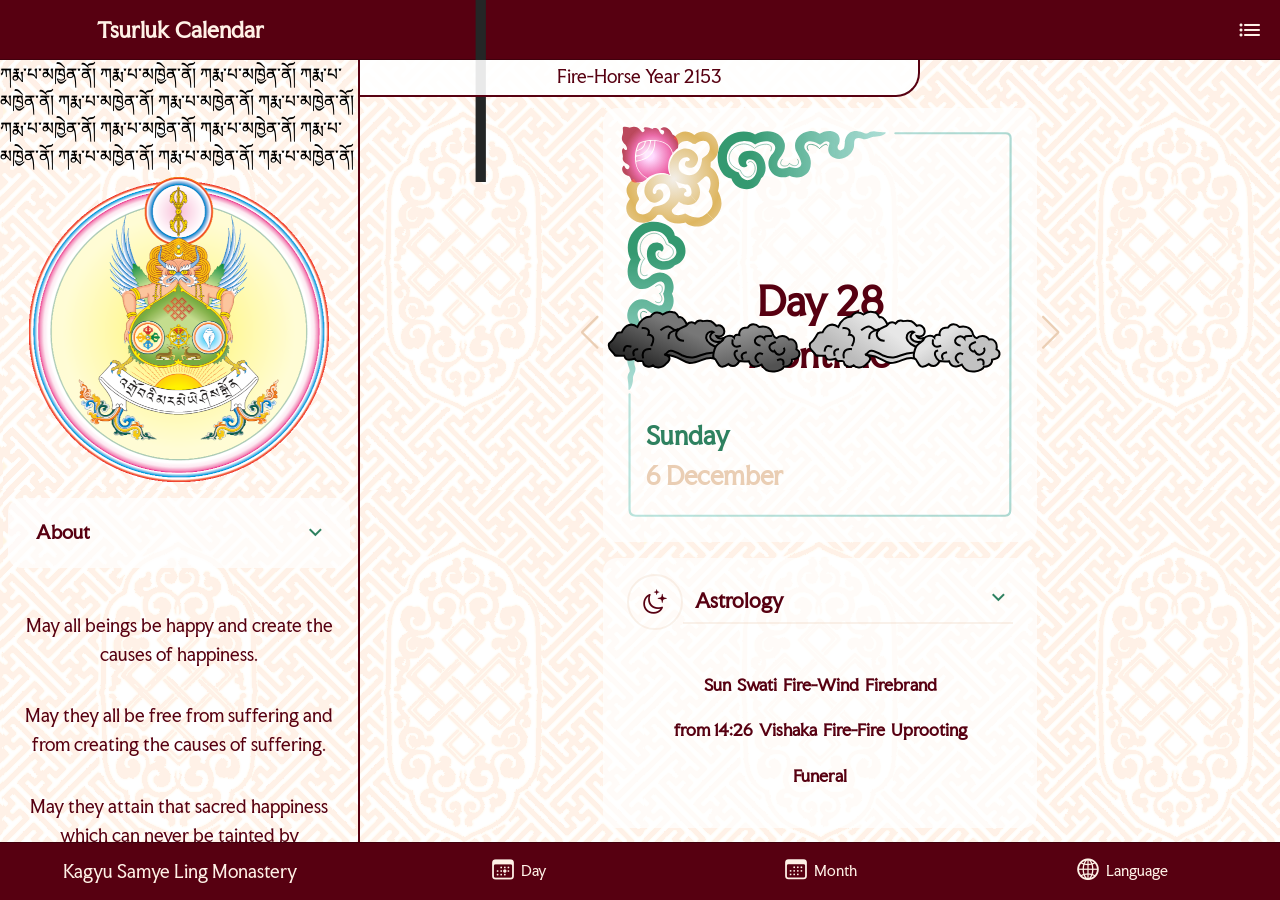
==== commit 21a9cec7: "Added new files" ====
--- a/index.html
+++ b/index.html
@@ -211,11 +211,8 @@
     </div>
   </div>
 
-  <!-- CORDOVA_PLACEHOLDER_DONT_REMOVE -->
   <!-- Framework7 library -->
   <script src="framework7/framework7-bundle.min.js"></script>
-  <!-- Cordova APIs -->
-  <script src="js/cordova-app.js"></script>
 
   <!-- App routes -->
   <script src="js/routes.js"></script>
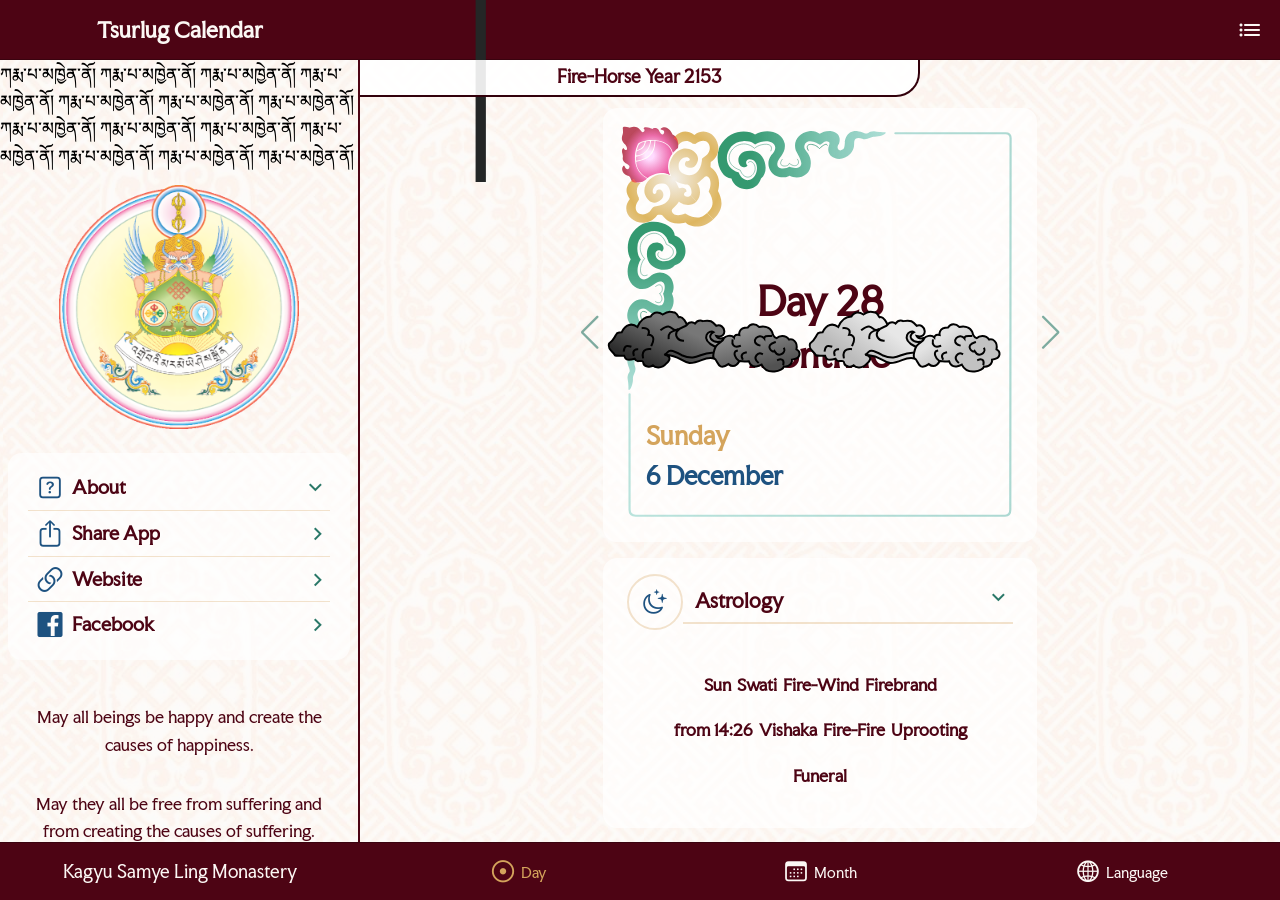
==== commit 0413af14: "version update" ====
--- a/index.html
+++ b/index.html
@@ -1,23 +1,45 @@
 <!DOCTYPE html>
 <html>
 <head>
+  <link rel="preload" href="fonts/NotoSerifTibetan-VariableFont_wght.ttf" as="font" crossorigin>
+  <style>
+    @font-face {
+      font-family: 'Tibetan';
+      font-weight: 500;
+      size-adjust: 105%;
+      src: url(fonts/NotoSerifTibetan-VariableFont_wght.ttf) format('truetype');
+    }
+    #app-curtain {
+      position: fixed;
+      inset: 0;
+      z-index: 9999;
+      background: #4d0414;
+      pointer-events: none;
+      display: flex;
+      align-items: center;
+      justify-content: center;
+    }
+
+    .curtain-mantra {
+      color: #fcf8f5;
+      font-family: 'Tibetan', sans-serif;
+      font-weight: 500;
+      font-size: 28px;
+      opacity: 0.8;
+    }
+
+    #app-curtain.hidden {
+      opacity: 0;
+      transition: opacity 0.3s ease;
+    }
+  </style>
   <meta charset="utf-8">
-  <!--
-  Customize this policy to fit your own app's needs. For more guidance, please refer to the docs:
-      https://cordova.apache.org/docs/en/latest/
-  Some notes:
-    * https://ssl.gstatic.com is required only on Android and is needed for TalkBack to function properly
-    * Disables use of inline scripts in order to mitigate risk of XSS vulnerabilities. To change this:
-      * Enable inline JS: add 'unsafe-inline' to default-src
-  -->
-  <meta http-equiv="Content-Security-Policy" content="default-src * 'self' 'unsafe-inline' 'unsafe-eval' data: content:">
-  <meta name="viewport" content="width=device-width, initial-scale=1, maximum-scale=1, minimum-scale=1, user-scalable=no, viewport-fit=cover">
+  <meta http-equiv="Content-Security-Policy" content="default-src 'self' 'unsafe-inline'; connect-src 'self' https://tsurlukcalendar-coder.github.io; img-src 'self' data:; font-src 'self' data:;">  <meta name="viewport" content="width=device-width, initial-scale=1, maximum-scale=1, minimum-scale=1, user-scalable=no, viewport-fit=cover">
 
   <meta name="theme-color" content="#fff">
   <meta name="format-detection" content="telephone=no">
   <meta name="msapplication-tap-highlight" content="no">
-  <title>Calendar</title>
-  
+  <title>Tsurlug</title>
   
   <link rel="stylesheet" href="css/framework7-icons.css">
   <link rel="stylesheet" href="framework7/framework7-bundle.min.css">
@@ -26,6 +48,9 @@
 </head>
 <body>
   <div id="app">
+    <div id="app-curtain">
+      <div class="curtain-mantra">ཀརྨ་པ་མཁྱེན་ནོ།</div>
+    </div>
     <!-- left panel with reveal effect-->
     <div class="panel panel-left panel-reveal panel-init" data-swipe="true" data-visible-breakpoint="760" data-swipe-only-close="true" data-swipe-no-follow="true">
       <div class="view">
@@ -49,7 +74,9 @@
             </div>
           </div>
           <div class="toolbar toolbar-bottom bg-color-red display-flex justify-content-center align-items-center">
-            <div class="title text-color-primary panel-toolbar"></div>
+            <div class="title text-color-primary panel-toolbar">
+              Kagyu Samye Ling Monastery
+            </div>
           </div>
           <div class="page-content left-panel-page">
             <div id="marquee">
@@ -72,35 +99,68 @@
                 <span class="khyenno">ཀརྨ་པ་མཁྱེན་ནོ།</span>
               </div>
             </div>
-            <img class="logo" loading="lazy" src="./assets/logo.png" alt="SL logo" width="300">
+            <img class="logo" src="./assets/logo.png" alt="SL logo" width="240">
             <div class="panel-content content-card">
               <div class="list accordion-list list-dividers margin-half inset">
                 <ul>
-                    <li class="accordion-item">
-                        <a href="" class="item-link item-content">
-                          <div class="item-inner padding-left-half padding-right-half margin-right-half">
-                              <div class="item-title text-color-red about-title">About</div>
+                  <li class="accordion-item">
+                    <a href="" class="item-link item-content">
+                      <div class="item-inner padding-left-half padding-right-half margin-right-half">
+                        <div class="item-title text-color-red display-flex align-items-center">
+                          <i class="f7-icons text-color-blue margin-right-half">question_square</i>
+                          <span class="about-title">About</span>
+                        </div>
+                      </div>
+                    </a>
+                    <div class="accordion-item-content">
+                      <div class="about-text block padding-top-half padding-bottom-half text-align-center"></div>
+                      
+                    </div>
+                    
+                  </li>
+                  <li>
+                    <a href="#" class="item-link item-content share-app" onclick=shareApp()>
+                      <div class="item-inner padding-left-half padding-right-half margin-right-half">
+                        <div class="item-title text-color-red display-flex align-items-center">
+                          <i class="f7-icons text-color-blue margin-right-half">square_arrow_up</i>
+                          <span class="share-title">Share</span>
+                        </div>
+                      </div>
+                    </a>
+                  </li>
+                  <li>
+                    <a href="#" class="item-link item-content external-link" 
+                        onclick="openExternalLink(event, 'https://www.samyeling.org'); return false;">
+                        <div class="item-inner padding-left-half padding-right-half margin-right-half">
+                          <div class="item-title text-color-red display-flex align-items-center">
+                            <i class="f7-icons text-color-blue margin-right-half">link</i>
+                            <span class="website-title">Website</span>
                           </div>
-                        </a>
-                        <div class="accordion-item-content">
-                          <div class="about-text block text-align-center"></div>
-                          
                         </div>
-                        
-                    </li>
-                    <!-- <li class="accordion-item">
-                        <a href="" class="item-link item-content">
-                            <div class="item-inner padding-left-half padding-right-half margin-right-half">
-                                <div class="item-title text-color-red contact-title">Contact us</div>
-                            </div>
-                        </a>
-                        <div class="accordion-item-content text-align-center contact-text block">If you have suggstions Lorem ipsum dolor sit amet consectetur, adipisicing elit. Hic optio, repellat error excepturi nihil perferendis dignissimos natus facilis! In mollitia voluptas porro sapiente praesentium numquam nobis optio non nemo culpa.</div>
-                    </li> -->
+                      </a>
+                  </li>
+                  <li>
+                    <a href="#" class="item-link item-content" onclick="openExternalLink(event, 'https://www.facebook.com/kagyusamyeling'); return false;">
+                      <div class="item-inner padding-left-half padding-right-half margin-right-half">
+                        <div class="item-title text-color-red display-flex align-items-center">
+                          <i class="f7-icons text-color-blue margin-right-half">logo_facebook</i>
+                          <span class="fb-title">Facebook</span>
+                        </div>
+                      </div>
+                    </a>
+                  </li>
+                  
                 </ul>
               </div>
             </div>
             <div class="block text-color-red text-align-center semchen"></div>
-            <!-- <img class="astro-logo" src="./assets/astro-bg.png"> -->
+            <div class="version text-color-red" >
+              <div>© <span id="copyright-year"></span> Samye Ling</div>
+              <div>v 1.0  /  db <span id="db-version"></span></div>
+              <div><a href="#" class="text-color-red "onclick="openExternalLink(event, 'https://tsurlukcalendar-coder.github.io/tsurlugcalendar/privacy.html')">Privacy</a> / <a href="#" class="text-color-red "onclick="openLicenses(event)">Licenses</a></div>
+              
+            </div>
+
           </div>
         </div>
       </div>
@@ -115,7 +175,7 @@
         <div class="navbar-inner">
           <div class="left navbar-title">
             <div class="arrow-wrapper">
-              <a class="link back arrow-back">
+              <a class="link back text-color-yellow arrow-back">
                 <i class="icon icon-prev"></i>
               </a>
             </div>
@@ -140,7 +200,7 @@
               <img class="clouds-fm" loading="lazy" src="./assets/fmCloud.svg">
             </div>
           <div class="right">
-            <a href="#" class="link icon-only panel-open panel-icon" data-panel="left">
+            <a href="#" class="link icon-only panel-open text-color-primary panel-icon" data-panel="left">
               <i class="icon f7-icons">menu</i> 
             </a>
           </div>
@@ -149,12 +209,12 @@
       </div>
       <div class="navbar-hanger">
       <div class="tibetan-year text-color-red"></div>
-    </div>
+      </div>
       <!-- Bottom toolbar-->
       <div class="toolbar tabbar tabbar-icons toolbar-bottom bg-color-red">
         <div class="toolbar-inner">
           <a class="day-link link back">
-            <i class="f7-icons size-26">calendar_today</i>
+            <i class="f7-icons size-26">smallcircle_fill_circle</i>
             <span class="tabbar-label" id="day-toolbar"></span>
           </a>
           <a href="#" class="link navigate-month" >
@@ -170,11 +230,11 @@
 
       <div class="page" id="day-page" data-name="day">
         <div class="fab fab-today color-red fab-right-bottom">
-          <a href="#" onclick=goBackToday()>
+          <a href="#" onclick=goBackToday(event)>
             <i class="f7-icons">arrow_uturn_left</i>
           </a>
         </div>
-        <!-- Scrollable 
+        <!-- scrollable 
          page content-->
         <div class="page-content main-page smooth-scrolling">
           <div class="swiper day-swiper">
@@ -192,34 +252,163 @@
             <a class="swiper-button-next"></a>
         </div>
       </div>
-    </div>
+      </div>
     
-    <!-- Popover -->
-    <div class="popover select-language" data-close-by-outside-click="true">
+      <!-- Popover -->
+      <div class="popover select-language" data-close-by-outside-click="true">
       <!-- Popover's arrow -->
       <div class="popover-arrow"></div>
       <!-- Popover content -->
       <div class="popover-inner padding">
-        <div class="select-language-header text-color-red text-align-center margin-half"></div>
+        <div class="select-language-header text-color-blue text-align-center margin-half"></div>
         <div class="list list-strong list-dividers-ios">
           <ul>
-            <li><a class="list-button color-red select-language-btn to-tibetan tibetan" id="bo_Cn">བོད་ཡིག</a></li>
+            <li><a class="list-button color-red select-language-btn" id="bo_Cn">བོད་ཡིག</a></li>
             <li><a class="list-button color-red select-language-btn" id="en_GB">English</a></li>
           </ul>
         </div>
       </div>
+      </div>
+    </div>
+<!-- notices sheet modal -->
+<div class="sheet-modal" data-close-by-outside-click="true" data-swipe-to-close="true" id="licenses-sheet">
+  <div class="toolbar bg-color-red">
+    <div class="toolbar-inner">
+      <div class="left"></div>
+      <div class="title text-color-primary">Licenses</div>
+      <div class="right">
+        <a href="#" class="link sheet-close text-color-yellow">Close</a>
+      </div>
     </div>
   </div>
-
+  <div class="sheet-modal-inner">
+    <div class="page-content">
+      <div class="block">
+        <pre style="white-space: pre-wrap; font-size: 11px; line-height: 1.6;">
+THIRD-PARTY NOTICES
+This application makes use of the following open source software:
+
+━━━━━━━━━━━━━━━━━━━━━━━━━━━━━━━━━━━━━━━━━━━━━━━━━━━
+
+Framework7
+Copyright © Vladimir Kharlampidi
+Licensed under the MIT License
+https://github.com/framework7io/framework7/blob/master/LICENSE
+
+Framework7 Icons
+Copyright © Vladimir Kharlampidi
+Licensed under the MIT License
+https://github.com/framework7io/framework7-icons/blob/master/LICENSE
+
+Dom7
+Copyright © Vladimir Kharlampidi
+Licensed under the MIT License
+https://github.com/framework7io/dom7/blob/master/LICENSE
+
+Swiper
+Copyright © Vladimir Kharlampidi
+Licensed under the MIT License
+https://github.com/nolimits4web/swiper/blob/master/LICENSE
+
+━━━━━━━━━━━━━━━━━━━━━━━━━━━━━━━━━━━━━━━━━━━━━━━━━━━
+
+Apache Cordova
+Copyright © The Apache Software Foundation
+Licensed under the Apache License, Version 2.0
+https://github.com/apache/cordova/blob/master/LICENSE
+
+cordova-plugin-inappbrowser
+Copyright © The Apache Software Foundation
+Licensed under the Apache License, Version 2.0
+https://github.com/apache/cordova-plugin-inappbrowser/blob/master/LICENSE
+
+cordova-plugin-statusbar
+Copyright © The Apache Software Foundation
+Licensed under the Apache License, Version 2.0
+https://github.com/apache/cordova-plugin-statusbar/blob/master/LICENSE
+
+cordova-plugin-androidx-adapter (Android only)
+Copyright © 2019 Dave Alden / Working Edge Ltd.
+Licensed under the MIT License
+https://github.com/dpa99c/cordova-plugin-androidx-adapter/blob/master/LICENSE
+
+cordova-plugin-x-socialsharing
+Copyright © Eddy Verbruggen
+Licensed under the MIT License
+https://github.com/EddyVerbruggen/SocialSharing-PhoneGap-Plugin/blob/master/LICENSE
+
+cordova-plugin-minify
+Copyright © 2022 ContentAndCreations.nl
+Licensed under the MIT License
+https://github.com/ContentAndCreations/cordova-plugin-minify/blob/main/LICENSE
+
+es6-promise-plugin
+Copyright © 2014-15 Vlad Stirbu
+Licensed under the MIT License
+https://github.com/nicktindall/cyclon.p2p/blob/master/LICENSE
+
+━━━━━━━━━━━━━━━━━━━━━━━━━━━━━━━━━━━━━━━━━━━━━━━━━━━
+
+Faculty Glyphic
+Copyright © 2024 The Faculty Glyphic Project Authors
+Licensed under the SIL Open Font License, Version 1.1
+https://github.com/DylanYoungKoto/FacultyGlyphic
+
+Noto Serif Tibetan
+Copyright © 2022 Google LLC
+Licensed under the SIL Open Font License, Version 1.1
+https://github.com/notofonts/tibetan
+
+━━━━━━━━━━━━━━━━━━━━━━━━━━━━━━━━━━━━━━━━━━━━━━━━━━━
+
+SIL OPEN FONT LICENSE 1.1
+https://openfontlicense.org
+
+━━━━━━━━━━━━━━━━━━━━━━━━━━━━━━━━━━━━━━━━━━━━━━━━━━━
+
+MIT LICENSE
+Permission is hereby granted, free of charge, to any person obtaining a copy
+of this software and associated documentation files (the "Software"), to deal
+in the Software without restriction, including without limitation the rights
+to use, copy, modify, merge, publish, distribute, sublicense, and/or sell
+copies of the Software, and to permit persons to whom the Software is
+furnished to do so, subject to the following conditions:
+
+The above copyright notice and this permission notice shall be included in all
+copies or substantial portions of the Software.
+
+THE SOFTWARE IS PROVIDED "AS IS", WITHOUT WARRANTY OF ANY KIND, EXPRESS OR
+IMPLIED, INCLUDING BUT NOT LIMITED TO THE WARRANTIES OF MERCHANTABILITY,
+FITNESS FOR A PARTICULAR PURPOSE AND NONINFRINGEMENT. IN NO EVENT SHALL THE
+AUTHORS OR COPYRIGHT HOLDERS BE LIABLE FOR ANY CLAIM, DAMAGES OR OTHER
+LIABILITY, WHETHER IN AN ACTION OF CONTRACT, TORT OR OTHERWISE, ARISING FROM,
+OUT OF OR IN CONNECTION WITH THE SOFTWARE OR THE USE OR OTHER DEALINGS IN THE
+SOFTWARE.
+
+━━━━━━━━━━━━━━━━━━━━━━━━━━━━━━━━━━━━━━━━━━━━━━━━━━━
+
+APACHE LICENSE 2.0
+http://www.apache.org/licenses/LICENSE-2.0
+
+━━━━━━━━━━━━━━━━━━━━━━━━━━━━━━━━━━━━━━━━━━━━━━━━━━━
+  </pre>
+      </div>
+    </div>
+  </div>
+</div>
+  <!-- CORDOVA_PLACEHOLDER_DONT_REMOVE -->
   <!-- Framework7 library -->
   <script src="framework7/framework7-bundle.min.js"></script>
-
+  <!-- Cordova APIs -->
+  <script src="js/cordova-app.js"></script>
   <!-- App routes -->
   <script src="js/routes.js"></script>
   <!-- App store -->
   <script src="js/store.js"></script>
   <!-- Calendar database -->
    <script src="js/database.js"></script>
+   <!-- years database -->
+   <script src="js/yearsData.js"></script>
    <!-- specials database -->
     <script src="js/specials.js"></script>
     <!-- astro influence database -->
@@ -229,7 +418,7 @@
    <!-- localization script -->
    <script src="js/locales.js"></script>
    <!-- templates -->
-    <script src="js/templates.js"></script>
+  <script src="js/templates.js"></script>
   <!-- App scripts -->
   <script src="js/app.js"></script>
 </body>
--- a/css/app.css
+++ b/css/app.css
@@ -2,7 +2,9 @@
 .device-cordova.device-ios {
   height: 100vh;
 }
-
+* {
+  touch-action: manipulation;
+}
 @font-face {
   font-display: swap;
   font-family: 'Faculty';
@@ -11,28 +13,14 @@
   src: url(../fonts/FacultyGlyphic-Regular.ttf) format('truetype');
 
 }
-
-/* @font-face {
-  font-display: swap;
-  font-family: 'Jomolhari';
-  font-style: normal;
-  font-weight: 400;
-  src: url(../fonts/Jomolhari-Regular.ttf) format('truetype');
-}
-@font-face {
-  font-family: 'Uchen';
-  src: url(../fonts/Uchen-Regular.ttf) format('truetype');
-} */
 @font-face {
   font-family: 'Tibetan';
   font-weight: 500;
-  /* ascent-override: 200%; */
   size-adjust: 105%;
   src: url(../fonts/NotoSerifTibetan-VariableFont_wght.ttf) format('truetype');
 }
 :root { 
   --f7-font-family: 'Faculty', 'Tibetan';
-  /* --f7-navbar-large-title-font-size: 1.3rem; */
   --f7-list-chevron-icon-color: var(--f7-color-green);
   --f7-list-item-title-white-space: wrap;
   --f7-font-size: 16px;
@@ -42,12 +30,12 @@
   --swiper-navigation-size: 2.1rem;
   --swiper-navigation-top-offset: calc(50vw + 8px);
   --swiper-navigation-sides-offset: 4px;
-  --swiper-navigation-color: var(--f7-color-yellow);
+  --swiper-navigation-color: var(--f7-color-green);
   --f7-preloader-modal-padding: 8px;
   --f7-preloader-modal-bg-color: rgba(255,255,255,0.7);
-  --f7-toast-font-size: 1.4rem;
+  --f7-toast-font-size: 1.3rem;
   --f7-toast-max-width: 350px;
-  --yellow-border: rgba(234, 208, 185, 0.3)
+  --yellow-border: rgba(212, 164, 92, 0.3)
 }
 
 .ios{
@@ -66,7 +54,7 @@
   --f7-fab-text-color: var(--f7-color-primary);
   --f7-list-item-border-color: var(--yellow-border);
   --f7-list-margin-vertical: 8px;
-  --f7-list-link-pressed-bg-color: rgba(0, 0, 0, 0.15);
+  --f7-list-link-pressed-bg-color: rgba(77, 4, 20, 0.15);
 
 }
 /* resizing for smaller screens */
@@ -144,9 +132,6 @@
   }
 }
 @media (min-width: 759px){
-  /* .main-title{
-    display: none !important;
-  } */
   :root{
     --swiper-navigation-top-offset: calc(((100vw - 360px) / 2) + 8px);
     --swiper-navigation-sides-offset: 4px !important;
@@ -171,7 +156,7 @@
 }
 .accordion-item-content {
   font-size: 1rem !important;
-  color: #210a0a !important
+  color: var(--f7-color-black) !important
 
 }
 .navbar-hanger{
@@ -189,42 +174,43 @@
 .tibetan-year{
   text-align: center;
   width: 60%;
-  border: 2px solid var(--f7-color-red);
+  border: 2px solid var(--f7-color-black);
   border-top: none;
   border-left: none;
   border-radius: 0 0 24px 0px;
   padding: 3px;
   background-color: rgba(255,255,255,0.9);
   font-size: 1.05rem;
-  font-weight: 500;
-}
-.toolbar-inner > a{
-  margin-top: -4px;
-}
-
+  font-weight: 600;
+}
+.tabbar a.active-nav {
+  /* border-top: 2px solid var(--f7-color-yellow); */
+  color: var(--f7-color-yellow);
+}
 .size-26 { font-size: 26px }
 .main-title, .panel-title{
   padding: 8px;
 }
 /* background motif */
 .page-content.main-page, .left-panel-page{
-  padding-top: 60px;
+  padding-top: calc(var(--f7-safe-area-top) + 60px);
   background-attachment: scroll;
   background-position: calc(50% + 2px) 50%;
   background-size: auto;
   background-repeat: repeat;
-  background-position-y: 60px;
-  background-image: url(../assets/backdrop2.png);
+
+  background-position-y: calc(var(--f7-safe-area-top) + 60px);
+  background-image: url(../assets/backdrop_medium.png);
 }
 .smooth-scrolling{
   scroll-behavior: smooth;
 }
 .left-panel-page{
-  border-right: 2px solid var(--f7-color-red)
+  border-right: 2px solid var(--f7-color-red);
 }
 .select-language-header{
   font-size: 1.2rem;
-  font-weight: 500;
+  font-weight: 600;
 }
 /* //////////////////////////////////////////////////////////////////////////////////////////////////////*/
 /* Day swiper element styling below */
@@ -334,6 +320,7 @@
   font-weight: 600;
   display: flex;
   justify-content: center;
+  text-align: center;
   padding: 4px;
   border: 2px solid var(--f7-color-red);
   /* top: calc(var(--f7-navbar-height) + var(--f7-safe-area-top)) !important; */
@@ -341,23 +328,18 @@
 .day-card-bottom > .day-card-bottom-content > .day{
   font-size: 1.5rem;
   line-height: 1.7;
-  color: var(--f7-color-green);
+  color: var(--f7-color-yellow);
   font-weight: 600;
   flex-basis: 35%;
 }
 
 .day-card-bottom > .day-card-bottom-content > .date{
-  color: var(--f7-color-yellow);
+  color: var(--f7-color-blue);
   font-size: 1.5rem;
   font-weight: 600;
   flex-basis: 35%;
   margin-bottom: 30%;
 }
-/* .day-card-bottom > .day-card-bottom-content > .bottom-content-filler{
-  min-height: 20%;
-  flex-shrink: 0;
-} */
-
 
 /* ////////////////  specials card styling   ////////////////// */
 .specials-card{
@@ -381,7 +363,6 @@
   padding-bottom: 4px;
 }
 
-
 .specials-card-content{
   display: flex;
   flex-direction: column;
@@ -408,7 +389,7 @@
 }
 .specials-card-text{
   font-size: 1rem;
-  color: #150606;
+  color: var(--f7-color-black);
   margin: 8px;
   padding-left: 4px;
 }
@@ -422,7 +403,8 @@
 }
 .nine-bad-omens{
   background-image: url(../assets/warning.svg) !important;
-  background-size: contain;
+  background-size: 20px;
+  /* background-size: contain; */
   background-repeat: no-repeat;
 }
 /* ///////////////////////////////////////////////////////////////////////////////////////////////////*/
@@ -434,7 +416,6 @@
   flex-direction: column;
   padding: 2px;
 }
-
 .month-header{
   background-image: url(../assets/month.svg);
   background-repeat: no-repeat;
@@ -467,14 +448,18 @@
   gap: 12px;
 }
 .month-navigation-next, .month-navigation-prev{
-  padding: 0px 16px 10px;
-  color: var(--f7-color-yellow);
-  height: 30px;
+  padding: 16px 24px 8px 24px;
+  color: var(--f7-color-green);
+  height: 40px;
   width: 60px;
+  opacity: 0.5;
 }
 .month-navigation-next{
   text-align: end;
 }
+.swiper-button-next, .swiper-button-prev{
+  opacity: 0.6;
+}
 .month-navigation-next.active-state, .month-navigation-prev.active-state, .swiper-button-next.active-state, .swiper-button-prev.active-state{
   opacity: 0.2 !important;
 }
@@ -483,28 +468,32 @@
   flex-direction: column;
   justify-content: flex-start;
   padding-top: 19%;
+  padding-right: 4px;
 }
 .west-month-header{
   flex-wrap: nowrap;
   white-space: nowrap;
-  color: var(--f7-color-yellow);
-  font-size: 1.1rem;
-  font-weight: 500;
+  color: var(--f7-color-blue);
+  font-size: 1rem;
+  font-weight: 600;
   line-height: 1.5;
   text-align: right;
 }
 .tib-month-name{
   color: var(--f7-color-red);
   font-size: 1.4rem;
+  font-weight: 600;
   line-height: 1.4;
   text-align: center;
 }
+
 .month-navigation{
   display: flex;
   flex-direction: row;
   justify-content: space-between;
   padding: 0px;
 }
+
 .month-card > .grid > .day-slot:nth-child(even){
   background-color: rgba(253, 234, 243, 0.2);
   border: 1px solid var(--yellow-border);
@@ -519,10 +508,10 @@
   aspect-ratio: 1 / 1.2;
 }
 .month-card > .grid > .day-slot.active-state{
-  background-color: rgba(0, 0, 0, 0.15) !important;
+  background-color: rgba(77, 4, 20, 0.15) !important;
 }
 .month-card > .grid > .day-slot.today-slot{
-  border: 2px solid var(--f7-color-yellow);
+  border: 3px solid var(--f7-color-red);
 }
 .e-slot{
   flex-basis: 30%;
@@ -559,7 +548,7 @@
 .t-slot{
   font-stretch: narrower;
   flex-basis: 60%;
-  font-size: 1.25rem;
+  font-size: 1.2rem;
   color: var(--f7-color-red);
   display: flex;
   justify-self: center;
@@ -568,22 +557,23 @@
 }
 .w-slot{
   flex-basis: 40%;
+  color: var(--f7-color-blue);
+  display: flex;
+  align-self: end;
+  align-items: center;
+  font-weight: 600;
+  font-size: 1rem;
+  padding-right: 1.1vw;
+}
+.swiper-slide > .main-content > .month-card > .grid > .first-west-day {
+  border-left: 3px solid var(--f7-color-blue);
+}
+.month-card > .grid > .week-day-slot{
   color: var(--f7-color-yellow);
-  display: flex;
-  align-self: end;
-  align-items: center;
-  font-weight: 500;
-  font-size: 1rem;
-  padding-right: 1vw;
-}
-.swiper-slide > .main-content > .month-card > .grid > .first-west-day {
-  border-left: 2px solid var(--f7-color-yellow);
-}
-.month-card > .grid > .week-day-slot{
-  color: var(--f7-color-green);
   text-align: center;
   padding-bottom: 10px;
-  font-size: 1.2rem;
+  font-size: 1.1rem;
+  font-weight: 500;
 }
 
 /* ////////////////////month specials////////// */
@@ -612,17 +602,17 @@
 .month-specials-day{
   color: var(--f7-color-yellow);
   font-size: 1.1rem;
-  font-weight: 600;
+  font-weight: 500;
 
 }
 .month-specials-tDay{
   color: var(--f7-color-red);
-  font-size: 1.4rem;
+  font-size: 1.2rem;
   font-weight: 600;
 
 }
 .month-specials-header{
-  color: var(--f7-color-red);
+  color: var(--f7-color-black);
   font-size: 1.1rem;
   display: flex;
   flex-direction: column;
@@ -630,14 +620,6 @@
   align-items: flex-start; 
   line-height: 1.7;
 }
-
-/* .month-specials-date{
-  color: var(--f7-color-yellow);
-  font-weight: 500;
-  text-align: right;
-  font-size: 1.2rem ;
-} */
-
 
 .month-specials-content > img{
   width: 65%;
@@ -650,8 +632,10 @@
   font-size: 1rem;
 }
 .logo{
-  margin: 8px auto;
+  margin: 16px auto;
+  padding-bottom: 8px;
   display: block;
+  opacity: 0.85;
 }
 .panel-content{
   /* height: calc(100% - 332px); */
@@ -660,7 +644,6 @@
 }
 .semchen > p{
   padding: 8px;
-  font-size: 17px;
 }
 .astro-logo{
   width: 70%;
@@ -696,10 +679,10 @@
   margin-bottom: 32px !important;
 }
 .specials-card-header.astrology-header{
-  /* border-bottom: 1px solid var(--f7-color-red); */
   align-self: center;
   width: 100%;
   padding-right: 8px;
+  color: var(--f7-color-red)
 }
 .astro-wrapper{
   margin: 8px 0 16px 0;
@@ -726,9 +709,9 @@
 
 .astro-category-header{
   font-size: 1.1rem;
-  margin: 30px 0px 8px 12px;
-  font-weight: 600;
-  color: var(--f7-color-yellow);
+  margin: 30px 12px 8px 12px;
+  font-weight: 600;
+  color: var(--f7-color-blue);
   text-align: center;
 }
 .astro-entry > img{
@@ -748,6 +731,7 @@
   transition: color 1.5s ease-in-out;
 }
 .astro-text{
+  color: var(--f7-color-black);
   margin: 4px 4px 14px 8px;
   transition: color 1.5s ease-in-out;
 }
@@ -804,7 +788,7 @@
   border-radius: 50%;
   width: 46px;
   height: 46px;
-  background: radial-gradient(rgb(249, 240, 234) 60%, rgba(87, 0, 17, 0.396) 80%, rgba(87, 0, 17, 0.008) 100%);
+  background: radial-gradient(rgb(249, 240, 234) 60%, rgba(77, 4, 20, 0.396) 80%, rgba(77, 4, 20, 0.008) 100%);
   filter: blur(1px);
   opacity: 0;
   transition: opacity 1000ms ease-in-out;
@@ -836,11 +820,6 @@
   width: 36px;
   height: 36px;
 }
-/* .karmapa-moon > img{
-  z-index: 2500;
-  opacity: 0.8;
-  transition: opacity 400ms ease-in-out;
-} */
 
 .sphere {
   border-radius: 100%;
@@ -919,4 +898,23 @@
   }
 }
 
-
+.version{
+  text-align: center; 
+  font-size: 12px;
+  margin-top: 96px;
+  margin-bottom: 8px;
+}
+
+.day-swiper, .month-swiper {
+  will-change: height;
+  contain: layout;
+}
+.panel-in-breakpoint ~ .panel-backdrop {
+  pointer-events: none;
+}
+#app-curtain.hidden {
+  opacity: 0;
+}
+.about-text{
+  color: var(--f7-color-black)
+}
